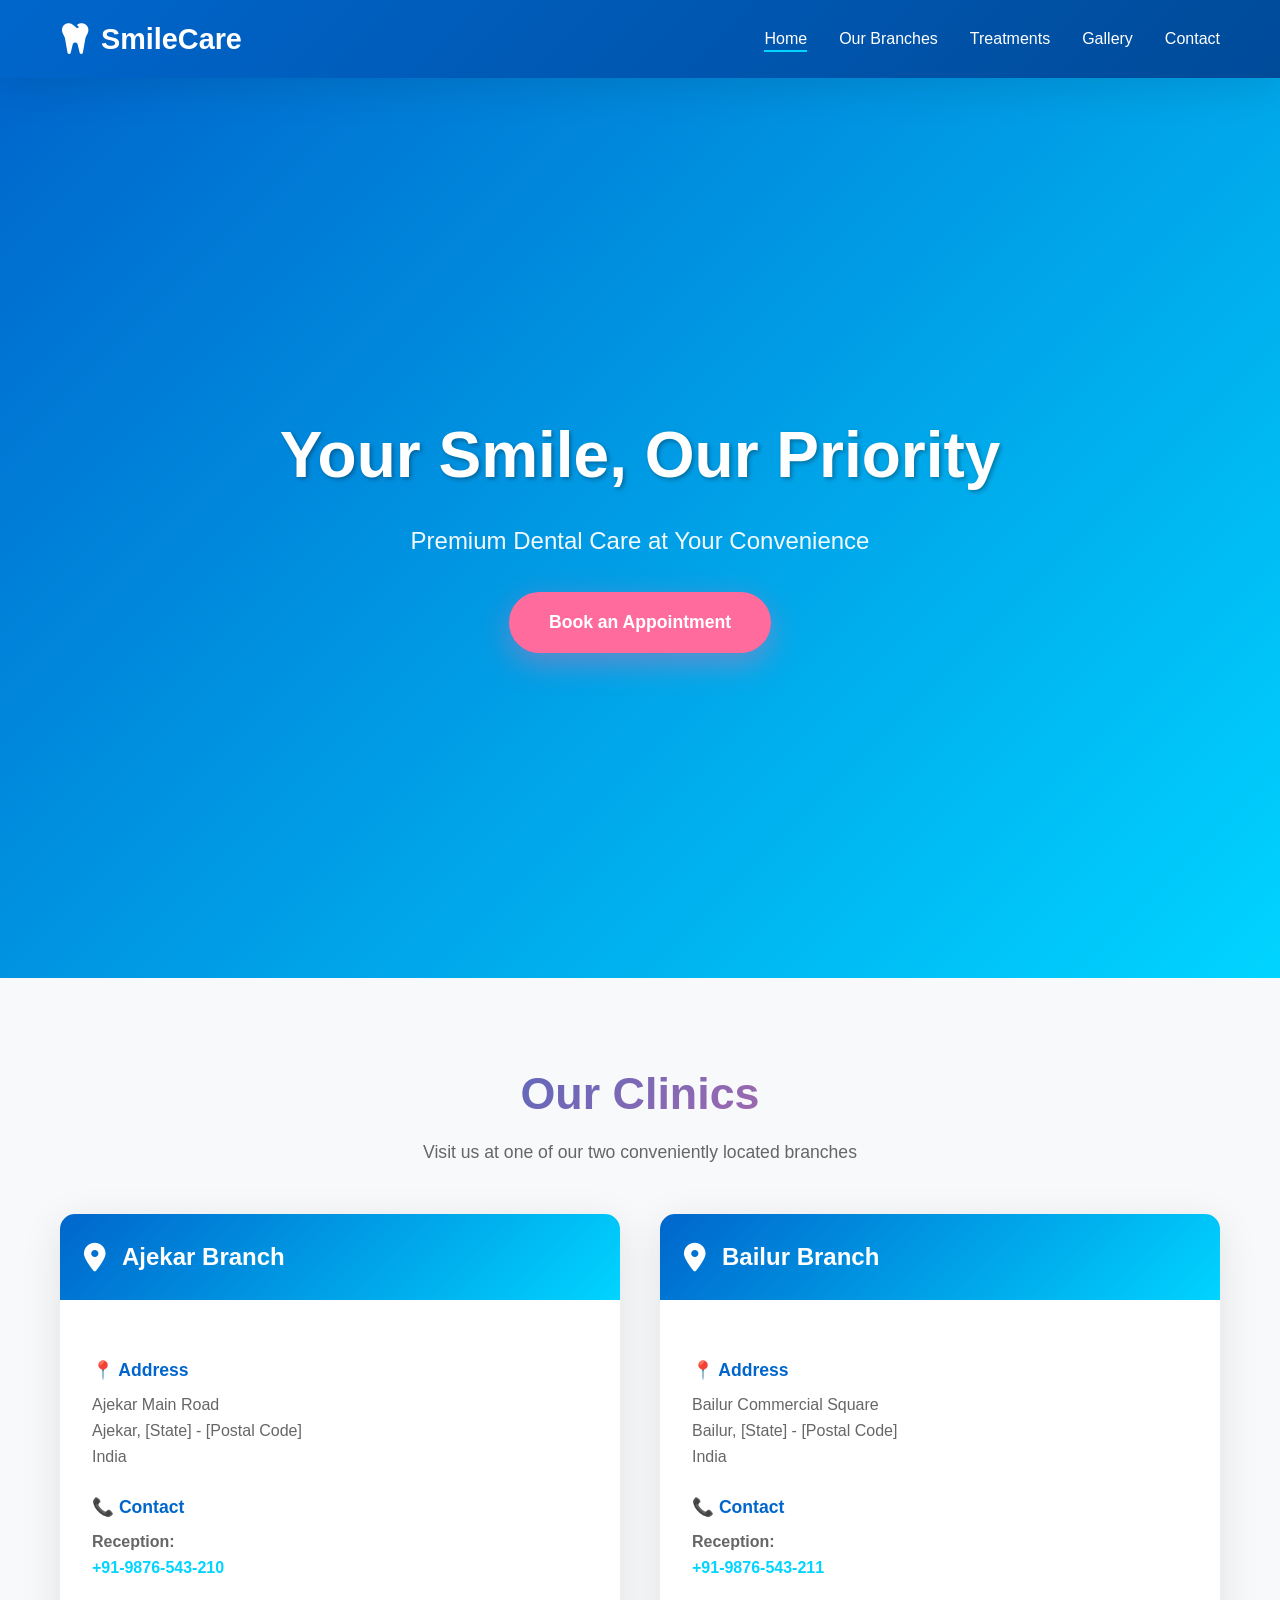
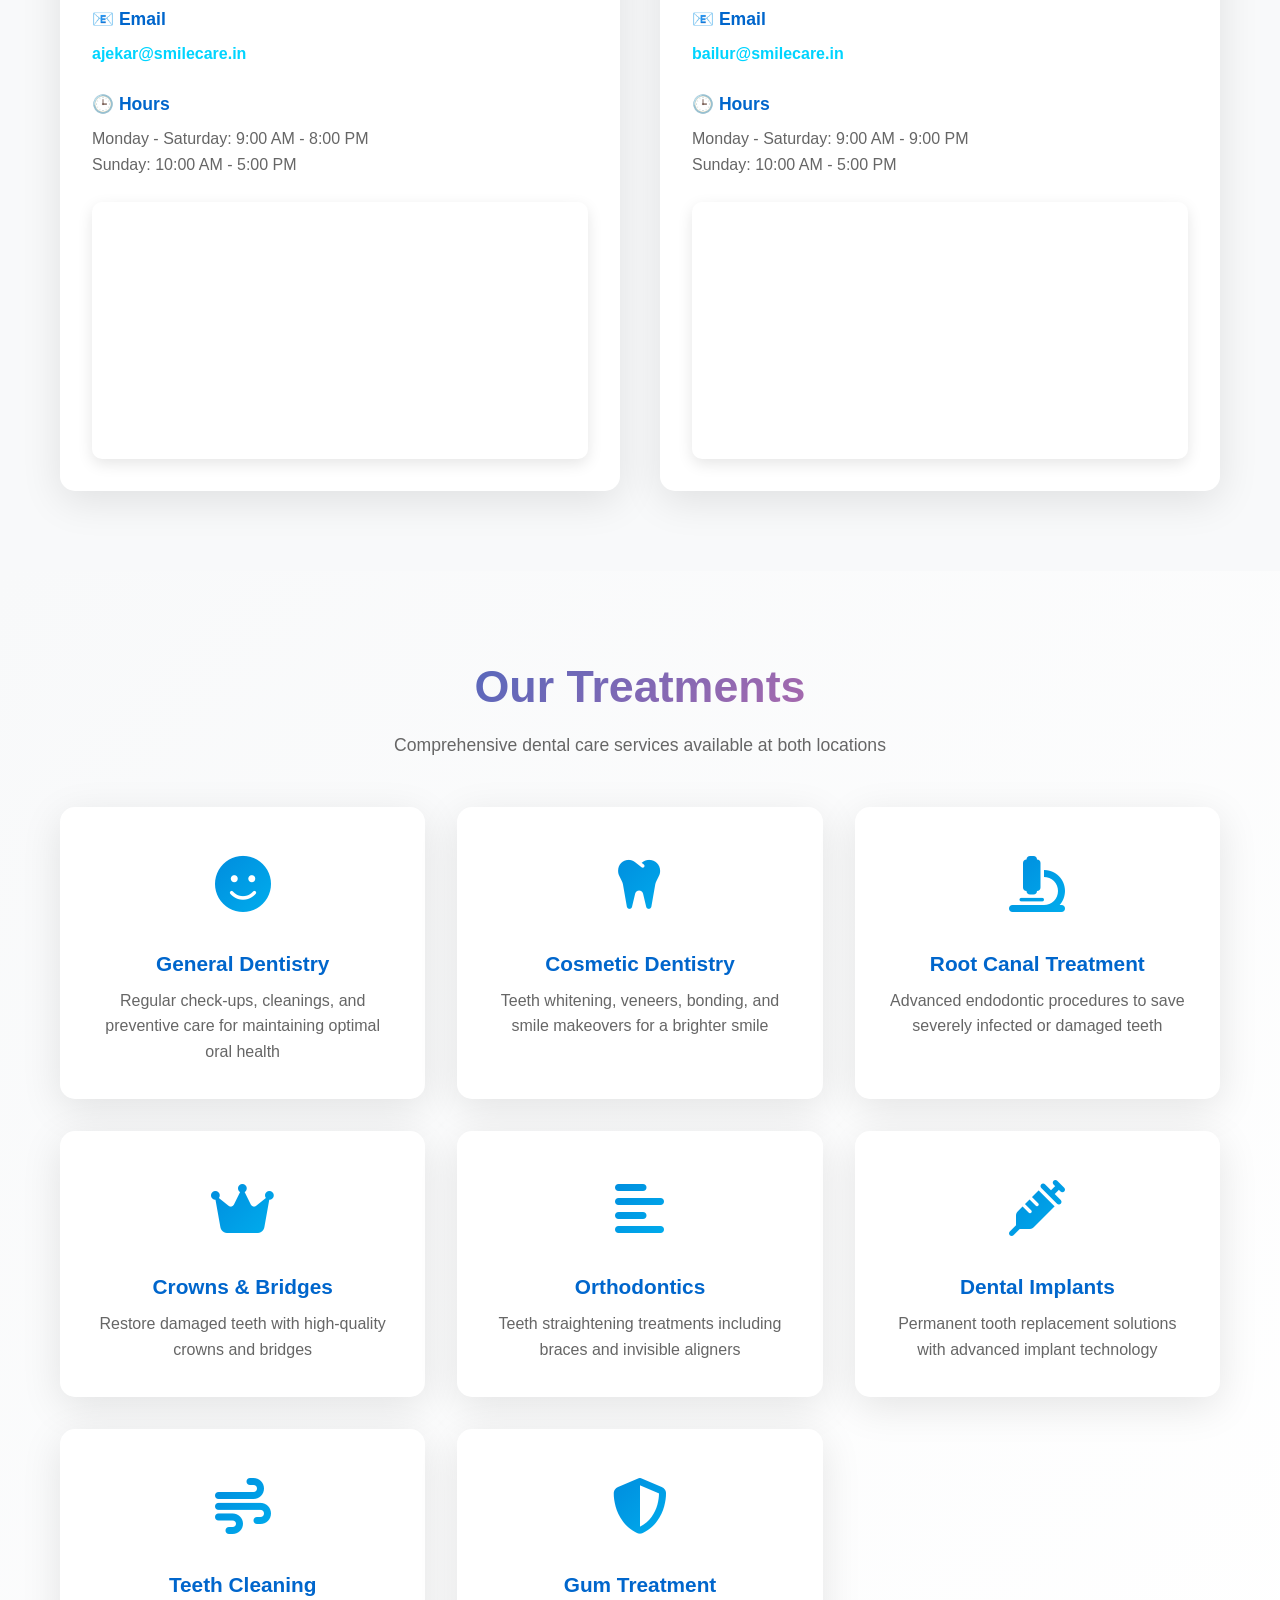
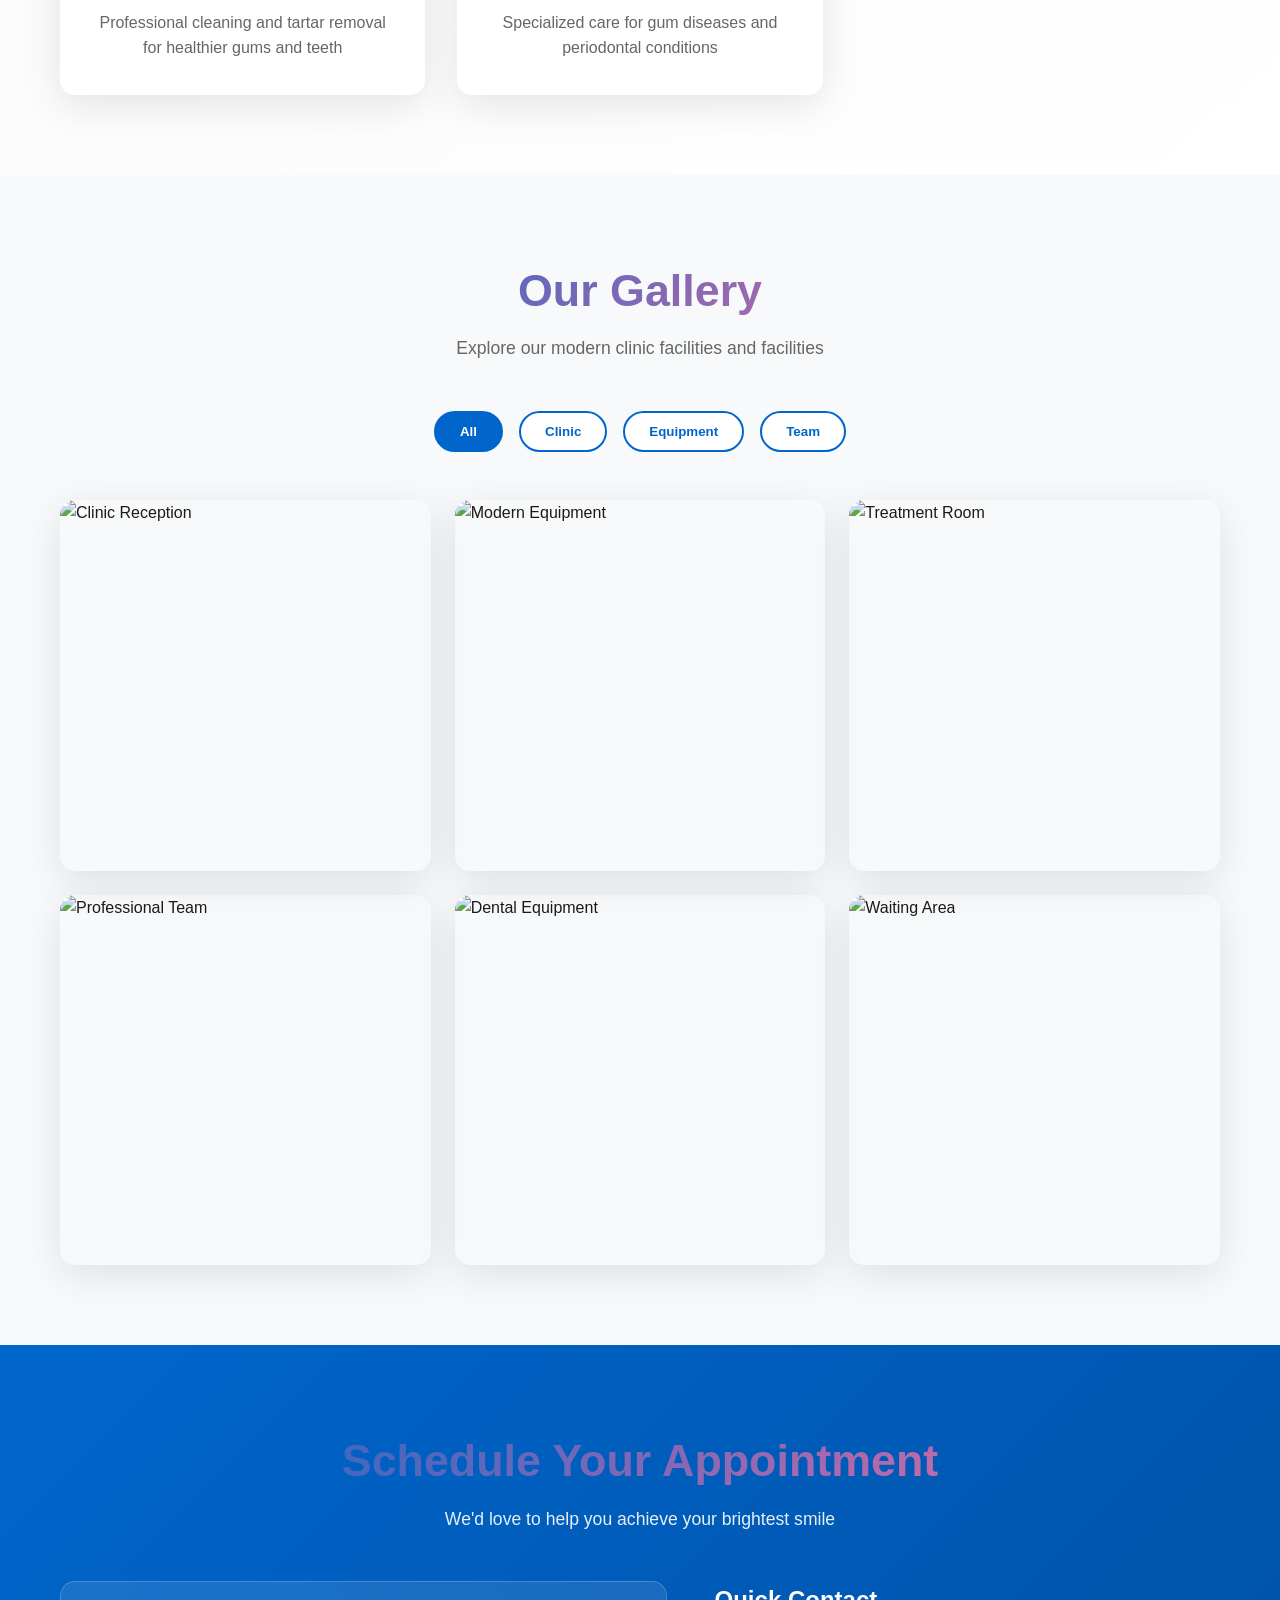
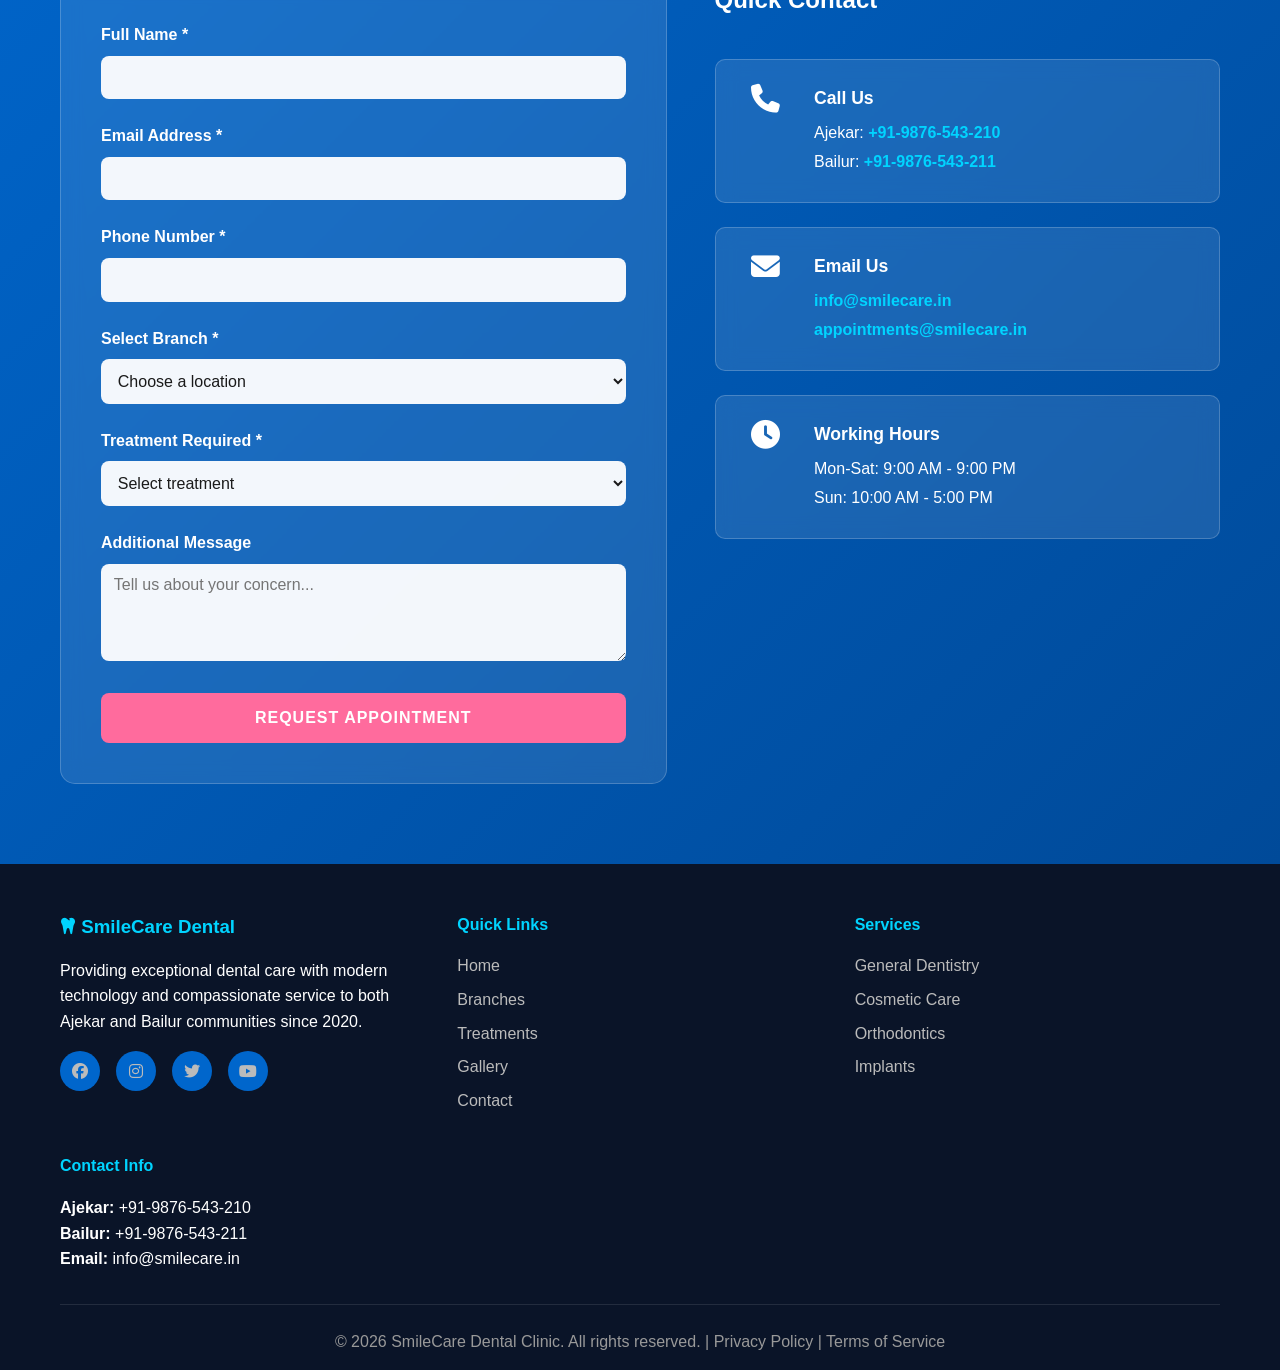
==== index.html @ 4f7fcb62 "Initial commit: Add dental clinic website" ====
<!DOCTYPE html>
<html lang="en">
<head>
    <meta charset="UTF-8">
    <meta name="viewport" content="width=device-width, initial-scale=1.0">
    <title>SmileCare Dental Clinic - Modern Dental Healthcare</title>
    <link rel="stylesheet" href="styles.css">
    <link rel="stylesheet" href="https://cdnjs.cloudflare.com/ajax/libs/font-awesome/6.4.0/css/all.min.css">
</head>
<body>
    <!-- Navigation Bar -->
    <nav class="navbar">
        <div class="container">
            <div class="nav-brand">
                <i class="fas fa-tooth"></i>
                <span>SmileCare</span>
            </div>
            <ul class="nav-menu">
                <li><a href="#home" class="nav-link">Home</a></li>
                <li><a href="#branches" class="nav-link">Our Branches</a></li>
                <li><a href="#treatments" class="nav-link">Treatments</a></li>
                <li><a href="#gallery" class="nav-link">Gallery</a></li>
                <li><a href="#contact" class="nav-link">Contact</a></li>
            </ul>
            <div class="hamburger">
                <span></span>
                <span></span>
                <span></span>
            </div>
        </div>
    </nav>

    <!-- Hero Section -->
    <section id="home" class="hero">
        <div class="hero-content">
            <h1 class="hero-title">Your Smile, Our Priority</h1>
            <p class="hero-subtitle">Premium Dental Care at Your Convenience</p>
            <a href="#contact" class="cta-button">Book an Appointment</a>
        </div>
        <div class="hero-background"></div>
    </section>

    <!-- Branches Section -->
    <section id="branches" class="branches">
        <div class="container">
            <h2 class="section-title">Our Clinics</h2>
            <p class="section-subtitle">Visit us at one of our two conveniently located branches</p>

            <div class="branches-grid">
                <!-- Ajekar Branch -->
                <div class="branch-card">
                    <div class="branch-header">
                        <i class="fas fa-map-marker-alt"></i>
                        <h3>Ajekar Branch</h3>
                    </div>
                    <div class="branch-content">
                        <div class="branch-info">
                            <h4>📍 Address</h4>
                            <p>Ajekar Main Road<br>Ajekar, [State] - [Postal Code]<br>India</p>

                            <h4>📞 Contact</h4>
                            <p class="phone">
                                <strong>Reception:</strong><br>
                                <a href="tel:+919876543210">+91-9876-543-210</a>
                            </p>

                            <h4>📧 Email</h4>
                            <p><a href="mailto:ajekar@smilecare.in">ajekar@smilecare.in</a></p>

                            <h4>🕒 Hours</h4>
                            <p>Monday - Saturday: 9:00 AM - 8:00 PM<br>
                               Sunday: 10:00 AM - 5:00 PM</p>
                        </div>
                        <div class="branch-map">
                            <iframe src="https://www.google.com/maps/embed?pb=!1m18!1m12!1m3!1d3780.289851947614!2d75.3!3d15.4!2m3!1f0!2f0!3f0!3m2!1i1024!2i768!4f13.1!3m3!1m2!1s0x3ba9295c123456!2sAjekar!5e0!3m2!1sen!2sin!4v1234567890" width="100%" height="250" style="border:0;" allowfullscreen="" loading="lazy" referrerpolicy="no-referrer-when-downgrade"></iframe>
                        </div>
                    </div>
                </div>

                <!-- Bailur Branch -->
                <div class="branch-card">
                    <div class="branch-header">
                        <i class="fas fa-map-marker-alt"></i>
                        <h3>Bailur Branch</h3>
                    </div>
                    <div class="branch-content">
                        <div class="branch-info">
                            <h4>📍 Address</h4>
                            <p>Bailur Commercial Square<br>Bailur, [State] - [Postal Code]<br>India</p>

                            <h4>📞 Contact</h4>
                            <p class="phone">
                                <strong>Reception:</strong><br>
                                <a href="tel:+919876543211">+91-9876-543-211</a>
                            </p>

                            <h4>📧 Email</h4>
                            <p><a href="mailto:bailur@smilecare.in">bailur@smilecare.in</a></p>

                            <h4>🕒 Hours</h4>
                            <p>Monday - Saturday: 9:00 AM - 9:00 PM<br>
                               Sunday: 10:00 AM - 5:00 PM</p>
                        </div>
                        <div class="branch-map">
                            <iframe src="https://www.google.com/maps/embed?pb=!1m18!1m12!1m3!1d3780.289851947614!2d75.5!3d15.3!2m3!1f0!2f0!3f0!3m2!1i1024!2i768!4f13.1!3m3!1m2!1s0x3ba9295c654321!2sBailur!5e0!3m2!1sen!2sin!4v1234567890" width="100%" height="250" style="border:0;" allowfullscreen="" loading="lazy" referrerpolicy="no-referrer-when-downgrade"></iframe>
                        </div>
                    </div>
                </div>
            </div>
        </div>
    </section>

    <!-- Treatments Section -->
    <section id="treatments" class="treatments">
        <div class="container">
            <h2 class="section-title">Our Treatments</h2>
            <p class="section-subtitle">Comprehensive dental care services available at both locations</p>

            <div class="treatments-grid">
                <div class="treatment-card">
                    <div class="treatment-icon">
                        <i class="fas fa-smile"></i>
                    </div>
                    <h3>General Dentistry</h3>
                    <p>Regular check-ups, cleanings, and preventive care for maintaining optimal oral health</p>
                </div>

                <div class="treatment-card">
                    <div class="treatment-icon">
                        <i class="fas fa-tooth"></i>
                    </div>
                    <h3>Cosmetic Dentistry</h3>
                    <p>Teeth whitening, veneers, bonding, and smile makeovers for a brighter smile</p>
                </div>

                <div class="treatment-card">
                    <div class="treatment-icon">
                        <i class="fas fa-microscope"></i>
                    </div>
                    <h3>Root Canal Treatment</h3>
                    <p>Advanced endodontic procedures to save severely infected or damaged teeth</p>
                </div>

                <div class="treatment-card">
                    <div class="treatment-icon">
                        <i class="fas fa-crown"></i>
                    </div>
                    <h3>Crowns & Bridges</h3>
                    <p>Restore damaged teeth with high-quality crowns and bridges</p>
                </div>

                <div class="treatment-card">
                    <div class="treatment-icon">
                        <i class="fas fa-align-left"></i>
                    </div>
                    <h3>Orthodontics</h3>
                    <p>Teeth straightening treatments including braces and invisible aligners</p>
                </div>

                <div class="treatment-card">
                    <div class="treatment-icon">
                        <i class="fas fa-syringe"></i>
                    </div>
                    <h3>Dental Implants</h3>
                    <p>Permanent tooth replacement solutions with advanced implant technology</p>
                </div>

                <div class="treatment-card">
                    <div class="treatment-icon">
                        <i class="fas fa-wind"></i>
                    </div>
                    <h3>Teeth Cleaning</h3>
                    <p>Professional cleaning and tartar removal for healthier gums and teeth</p>
                </div>

                <div class="treatment-card">
                    <div class="treatment-icon">
                        <i class="fas fa-shield-alt"></i>
                    </div>
                    <h3>Gum Treatment</h3>
                    <p>Specialized care for gum diseases and periodontal conditions</p>
                </div>
            </div>
        </div>
    </section>

    <!-- Gallery Section -->
    <section id="gallery" class="gallery">
        <div class="container">
            <h2 class="section-title">Our Gallery</h2>
            <p class="section-subtitle">Explore our modern clinic facilities and facilities</p>

            <div class="gallery-tabs">
                <button class="tab-button active" data-filter="all">All</button>
                <button class="tab-button" data-filter="clinic">Clinic</button>
                <button class="tab-button" data-filter="equipment">Equipment</button>
                <button class="tab-button" data-filter="team">Team</button>
            </div>

            <div class="gallery-grid">
                <div class="gallery-item" data-category="clinic">
                    <img src="https://images.unsplash.com/photo-1606768666260-e637b99daf71?w=400&h=300&fit=crop" alt="Clinic Reception">
                    <div class="gallery-overlay">
                        <p>Modern Reception Area</p>
                    </div>
                </div>

                <div class="gallery-item" data-category="equipment">
                    <img src="https://images.unsplash.com/photo-1631217314989-5e6b5d6d02b0?w=400&h=300&fit=crop" alt="Modern Equipment">
                    <div class="gallery-overlay">
                        <p>Advanced Equipment</p>
                    </div>
                </div>

                <div class="gallery-item" data-category="clinic">
                    <img src="https://images.unsplash.com/photo-1606768666260-e637b99daf71?w=400&h=300&fit=crop" alt="Treatment Room">
                    <div class="gallery-overlay">
                        <p>Treatment Room</p>
                    </div>
                </div>

                <div class="gallery-item" data-category="team">
                    <img src="https://images.unsplash.com/photo-1612529423318-4c0416f4e697?w=400&h=300&fit=crop" alt="Professional Team">
                    <div class="gallery-overlay">
                        <p>Our Professional Team</p>
                    </div>
                </div>

                <div class="gallery-item" data-category="equipment">
                    <img src="https://images.unsplash.com/photo-1576091160550-112173f31c77?w=400&h=300&fit=crop" alt="Dental Equipment">
                    <div class="gallery-overlay">
                        <p>State-of-the-art Equipment</p>
                    </div>
                </div>

                <div class="gallery-item" data-category="clinic">
                    <img src="https://images.unsplash.com/photo-1631217314989-5e6b5d6d02b0?w=400&h=300&fit=crop" alt="Waiting Area">
                    <div class="gallery-overlay">
                        <p>Comfortable Waiting Area</p>
                    </div>
                </div>
            </div>
        </div>
    </section>

    <!-- Contact/Appointment Section -->
    <section id="contact" class="contact">
        <div class="container">
            <h2 class="section-title">Schedule Your Appointment</h2>
            <p class="section-subtitle">We'd love to help you achieve your brightest smile</p>

            <div class="appointment-container">
                <form class="appointment-form">
                    <div class="form-group">
                        <label for="name">Full Name *</label>
                        <input type="text" id="name" name="name" required>
                    </div>

                    <div class="form-group">
                        <label for="email">Email Address *</label>
                        <input type="email" id="email" name="email" required>
                    </div>

                    <div class="form-group">
                        <label for="phone">Phone Number *</label>
                        <input type="tel" id="phone" name="phone" required>
                    </div>

                    <div class="form-group">
                        <label for="branch">Select Branch *</label>
                        <select id="branch" name="branch" required>
                            <option value="">Choose a location</option>
                            <option value="ajekar">Ajekar Branch - +91-9876-543-210</option>
                            <option value="bailur">Bailur Branch - +91-9876-543-211</option>
                        </select>
                    </div>

                    <div class="form-group">
                        <label for="treatment">Treatment Required *</label>
                        <select id="treatment" name="treatment" required>
                            <option value="">Select treatment</option>
                            <option value="general">General Checkup</option>
                            <option value="cleaning">Teeth Cleaning</option>
                            <option value="whitening">Teeth Whitening</option>
                            <option value="filling">Filling</option>
                            <option value="root-canal">Root Canal</option>
                            <option value="implant">Implant</option>
                            <option value="braces">Braces/Aligners</option>
                            <option value="other">Other</option>
                        </select>
                    </div>

                    <div class="form-group">
                        <label for="message">Additional Message</label>
                        <textarea id="message" name="message" rows="4" placeholder="Tell us about your concern..."></textarea>
                    </div>

                    <button type="submit" class="submit-button">Request Appointment</button>
                </form>

                <div class="quick-contact">
                    <h3>Quick Contact</h3>
                    <div class="contact-method">
                        <i class="fas fa-phone"></i>
                        <div>
                            <h4>Call Us</h4>
                            <p>Ajekar: <a href="tel:+919876543210">+91-9876-543-210</a></p>
                            <p>Bailur: <a href="tel:+919876543211">+91-9876-543-211</a></p>
                        </div>
                    </div>

                    <div class="contact-method">
                        <i class="fas fa-envelope"></i>
                        <div>
                            <h4>Email Us</h4>
                            <p><a href="mailto:info@smilecare.in">info@smilecare.in</a></p>
                            <p><a href="mailto:appointments@smilecare.in">appointments@smilecare.in</a></p>
                        </div>
                    </div>

                    <div class="contact-method">
                        <i class="fas fa-clock"></i>
                        <div>
                            <h4>Working Hours</h4>
                            <p>Mon-Sat: 9:00 AM - 9:00 PM</p>
                            <p>Sun: 10:00 AM - 5:00 PM</p>
                        </div>
                    </div>
                </div>
            </div>
        </div>
    </section>

    <!-- Footer -->
    <footer class="footer">
        <div class="container">
            <div class="footer-content">
                <div class="footer-section">
                    <h3><i class="fas fa-tooth"></i> SmileCare Dental</h3>
                    <p>Providing exceptional dental care with modern technology and compassionate service to both Ajekar and Bailur communities since 2020.</p>
                    <div class="social-links">
                        <a href="#" class="social-link"><i class="fab fa-facebook"></i></a>
                        <a href="#" class="social-link"><i class="fab fa-instagram"></i></a>
                        <a href="#" class="social-link"><i class="fab fa-twitter"></i></a>
                        <a href="#" class="social-link"><i class="fab fa-youtube"></i></a>
                    </div>
                </div>

                <div class="footer-section">
                    <h4>Quick Links</h4>
                    <ul>
                        <li><a href="#home">Home</a></li>
                        <li><a href="#branches">Branches</a></li>
                        <li><a href="#treatments">Treatments</a></li>
                        <li><a href="#gallery">Gallery</a></li>
                        <li><a href="#contact">Contact</a></li>
                    </ul>
                </div>

                <div class="footer-section">
                    <h4>Services</h4>
                    <ul>
                        <li><a href="#">General Dentistry</a></li>
                        <li><a href="#">Cosmetic Care</a></li>
                        <li><a href="#">Orthodontics</a></li>
                        <li><a href="#">Implants</a></li>
                    </ul>
                </div>

                <div class="footer-section">
                    <h4>Contact Info</h4>
                    <p><strong>Ajekar:</strong> +91-9876-543-210</p>
                    <p><strong>Bailur:</strong> +91-9876-543-211</p>
                    <p><strong>Email:</strong> info@smilecare.in</p>
                </div>
            </div>

            <div class="footer-bottom">
                <p>&copy; 2026 SmileCare Dental Clinic. All rights reserved. | <a href="#">Privacy Policy</a> | <a href="#">Terms of Service</a></p>
            </div>
        </div>
    </footer>

    <script src="script.js"></script>
</body>
</html>
---- styles.css ----
* {
    margin: 0;
    padding: 0;
    box-sizing: border-box;
}

:root {
    --primary-color: #0066cc;
    --secondary-color: #00d4ff;
    --accent-color: #ff6b9d;
    --dark-bg: #0a1428;
    --light-bg: #f8f9fa;
    --text-dark: #1a1a1a;
    --text-light: #666;
    --border-radius: 15px;
    --box-shadow: 0 10px 40px rgba(0, 0, 0, 0.1);
    --transition: all 0.3s ease;
}

html {
    scroll-behavior: smooth;
}

body {
    font-family: 'Segoe UI', Tahoma, Geneva, Verdana, sans-serif;
    color: var(--text-dark);
    background-color: #fff;
    line-height: 1.6;
}

.container {
    max-width: 1200px;
    margin: 0 auto;
    padding: 0 20px;
}

/* ========== NAVIGATION ========== */
.navbar {
    position: sticky;
    top: 0;
    background: linear-gradient(135deg, var(--primary-color) 0%, #004a99 100%);
    box-shadow: var(--box-shadow);
    z-index: 1000;
}

.navbar .container {
    display: flex;
    justify-content: space-between;
    align-items: center;
    padding: 1rem 20px;
}

.nav-brand {
    display: flex;
    align-items: center;
    gap: 10px;
    font-size: 1.8rem;
    font-weight: bold;
    color: white;
}

.nav-brand i {
    font-size: 2.2rem;
    animation: pulse 2s infinite;
}

@keyframes pulse {
    0%, 100% { transform: scale(1); }
    50% { transform: scale(1.1); }
}

.nav-menu {
    display: flex;
    list-style: none;
    gap: 2rem;
}

.nav-link {
    color: white;
    text-decoration: none;
    font-weight: 500;
    position: relative;
    transition: var(--transition);
}

.nav-link:hover {
    color: var(--secondary-color);
}

.nav-link::after {
    content: '';
    position: absolute;
    width: 0;
    height: 2px;
    bottom: -5px;
    left: 0;
    background-color: var(--secondary-color);
    transition: width 0.3s ease;
}

.nav-link:hover::after {
    width: 100%;
}

.hamburger {
    display: none;
    flex-direction: column;
    cursor: pointer;
}

.hamburger span {
    width: 25px;
    height: 3px;
    background-color: white;
    margin: 5px 0;
    transition: var(--transition);
}

/* ========== HERO SECTION ========== */
.hero {
    height: 100vh;
    display: flex;
    align-items: center;
    justify-content: center;
    position: relative;
    overflow: hidden;
}

.hero-background {
    position: absolute;
    width: 100%;
    height: 100%;
    background: linear-gradient(135deg, var(--primary-color) 0%, var(--secondary-color) 100%);
    z-index: -1;
    animation: gradientShift 8s ease infinite;
}

@keyframes gradientShift {
    0%, 100% { filter: hue-rotate(0deg); }
    50% { filter: hue-rotate(10deg); }
}

.hero-content {
    text-align: center;
    color: white;
    z-index: 1;
    animation: slideUp 0.8s ease;
}

@keyframes slideUp {
    from {
        opacity: 0;
        transform: translateY(50px);
    }
    to {
        opacity: 1;
        transform: translateY(0);
    }
}

.hero-title {
    font-size: 4rem;
    margin-bottom: 1rem;
    animation: bounceIn 1s ease;
    font-weight: 800;
    text-shadow: 2px 2px 4px rgba(0, 0, 0, 0.3);
}

.hero-subtitle {
    font-size: 1.5rem;
    margin-bottom: 2rem;
    opacity: 0.95;
    font-weight: 300;
}

.cta-button {
    display: inline-block;
    padding: 1rem 2.5rem;
    background-color: var(--accent-color);
    color: white;
    text-decoration: none;
    border-radius: 50px;
    font-weight: 600;
    transition: var(--transition);
    box-shadow: 0 10px 30px rgba(255, 107, 157, 0.4);
    border: none;
    cursor: pointer;
    font-size: 1.1rem;
}

.cta-button:hover {
    transform: translateY(-3px);
    box-shadow: 0 15px 40px rgba(255, 107, 157, 0.6);
}

/* ========== SECTIONS COMMON ========== */
section {
    padding: 5rem 0;
}

.section-title {
    font-size: 2.8rem;
    text-align: center;
    margin-bottom: 0.5rem;
    background: linear-gradient(135deg, var(--primary-color), var(--accent-color));
    -webkit-background-clip: text;
    -webkit-text-fill-color: transparent;
    background-clip: text;
    font-weight: 800;
}

.section-subtitle {
    text-align: center;
    color: var(--text-light);
    font-size: 1.1rem;
    margin-bottom: 3rem;
}

/* ========== BRANCHES SECTION ========== */
.branches {
    background-color: var(--light-bg);
}

.branches-grid {
    display: grid;
    grid-template-columns: repeat(auto-fit, minmax(500px, 1fr));
    gap: 2.5rem;
    margin-top: 3rem;
}

.branch-card {
    background: white;
    border-radius: var(--border-radius);
    overflow: hidden;
    box-shadow: var(--box-shadow);
    transition: var(--transition);
    transform: translateY(0);
}

.branch-card:hover {
    transform: translateY(-10px);
    box-shadow: 0 20px 50px rgba(0, 0, 0, 0.15);
}

.branch-header {
    background: linear-gradient(135deg, var(--primary-color), var(--secondary-color));
    color: white;
    padding: 1.5rem;
    display: flex;
    align-items: center;
    gap: 1rem;
}

.branch-header i {
    font-size: 1.8rem;
}

.branch-header h3 {
    font-size: 1.5rem;
    margin: 0;
}

.branch-content {
    padding: 2rem;
}

.branch-info h4 {
    color: var(--primary-color);
    margin: 1.5rem 0 0.5rem 0;
    font-size: 1.1rem;
}

.branch-info p {
    color: var(--text-light);
    margin-bottom: 0.5rem;
}

.branch-info a {
    color: var(--secondary-color);
    text-decoration: none;
    font-weight: 600;
    transition: color 0.3s ease;
}

.branch-info a:hover {
    color: var(--accent-color);
}

.branch-map {
    margin-top: 1.5rem;
    border-radius: 10px;
    overflow: hidden;
    box-shadow: 0 5px 15px rgba(0, 0, 0, 0.1);
}

/* ========== TREATMENTS SECTION ========== */
.treatments {
    background: linear-gradient(135deg, #f8f9fa 0%, #ffffff 100%);
}

.treatments-grid {
    display: grid;
    grid-template-columns: repeat(auto-fit, minmax(280px, 1fr));
    gap: 2rem;
}

.treatment-card {
    background: white;
    padding: 2rem;
    border-radius: var(--border-radius);
    text-align: center;
    box-shadow: var(--box-shadow);
    transition: var(--transition);
    cursor: pointer;
    border: 2px solid transparent;
}

.treatment-card:hover {
    transform: translateY(-8px);
    box-shadow: 0 20px 45px rgba(0, 102, 204, 0.2);
    border-color: var(--primary-color);
}

.treatment-icon {
    font-size: 3.5rem;
    background: linear-gradient(135deg, var(--primary-color), var(--secondary-color));
    -webkit-background-clip: text;
    -webkit-text-fill-color: transparent;
    background-clip: text;
    margin-bottom: 1rem;
}

.treatment-card h3 {
    color: var(--primary-color);
    margin-bottom: 0.5rem;
    font-size: 1.3rem;
}

.treatment-card p {
    color: var(--text-light);
    line-height: 1.6;
}

/* ========== GALLERY SECTION ========== */
.gallery {
    background-color: var(--light-bg);
}

.gallery-tabs {
    display: flex;
    justify-content: center;
    gap: 1rem;
    margin-bottom: 3rem;
    flex-wrap: wrap;
}

.tab-button {
    padding: 0.7rem 1.5rem;
    border: 2px solid var(--primary-color);
    background-color: white;
    color: var(--primary-color);
    border-radius: 25px;
    cursor: pointer;
    font-weight: 600;
    transition: var(--transition);
}

.tab-button.active,
.tab-button:hover {
    background-color: var(--primary-color);
    color: white;
}

.gallery-grid {
    display: grid;
    grid-template-columns: repeat(auto-fit, minmax(280px, 1fr));
    gap: 1.5rem;
}

.gallery-item {
    position: relative;
    border-radius: var(--border-radius);
    overflow: hidden;
    background-size: cover;
    background-position: center;
    box-shadow: var(--box-shadow);
    cursor: pointer;
    transition: var(--transition);
    aspect-ratio: 1;
}

.gallery-item img {
    width: 100%;
    height: 100%;
    object-fit: cover;
    transition: var(--transition);
}

.gallery-item:hover img {
    transform: scale(1.1);
}

.gallery-overlay {
    position: absolute;
    top: 0;
    left: 0;
    width: 100%;
    height: 100%;
    background: rgba(0, 102, 204, 0.8);
    display: flex;
    align-items: center;
    justify-content: center;
    opacity: 0;
    transition: var(--transition);
}

.gallery-item:hover .gallery-overlay {
    opacity: 1;
}

.gallery-overlay p {
    color: white;
    font-size: 1.3rem;
    font-weight: 600;
}

/* ========== CONTACT SECTION ========== */
.contact {
    background: linear-gradient(135deg, var(--primary-color) 0%, #004a99 100%);
    color: white;
}

.contact .section-title,
.contact .section-subtitle {
    color: white;
}

.contact .section-subtitle {
    color: rgba(255, 255, 255, 0.9);
}

.appointment-container {
    display: grid;
    grid-template-columns: 1.2fr 1fr;
    gap: 3rem;
    margin-top: 3rem;
}

.appointment-form {
    background: rgba(255, 255, 255, 0.1);
    padding: 2.5rem;
    border-radius: var(--border-radius);
    backdrop-filter: blur(10px);
    border: 1px solid rgba(255, 255, 255, 0.2);
}

.form-group {
    margin-bottom: 1.5rem;
}

.form-group label {
    display: block;
    margin-bottom: 0.5rem;
    font-weight: 600;
}

.form-group input,
.form-group select,
.form-group textarea {
    width: 100%;
    padding: 0.8rem;
    border: none;
    border-radius: 8px;
    font-family: inherit;
    font-size: 1rem;
    background-color: rgba(255, 255, 255, 0.95);
    color: var(--text-dark);
    transition: var(--transition);
}

.form-group input:focus,
.form-group select:focus,
.form-group textarea:focus {
    outline: none;
    background-color: white;
    box-shadow: 0 0 0 3px rgba(255, 107, 157, 0.3);
}

.submit-button {
    width: 100%;
    padding: 1rem;
    background-color: var(--accent-color);
    color: white;
    border: none;
    border-radius: 8px;
    font-weight: 600;
    font-size: 1rem;
    cursor: pointer;
    transition: var(--transition);
    text-transform: uppercase;
    letter-spacing: 1px;
}

.submit-button:hover {
    transform: translateY(-2px);
    box-shadow: 0 10px 25px rgba(255, 107, 157, 0.4);
}

.quick-contact {
    display: flex;
    flex-direction: column;
    gap: 1.5rem;
}

.quick-contact h3 {
    font-size: 1.5rem;
    margin-bottom: 1rem;
}

.contact-method {
    display: flex;
    gap: 1.5rem;
    background: rgba(255, 255, 255, 0.1);
    padding: 1.5rem;
    border-radius: 10px;
    backdrop-filter: blur(10px);
    border: 1px solid rgba(255, 255, 255, 0.2);
}

.contact-method i {
    font-size: 1.8rem;
    min-width: 50px;
    text-align: center;
}

.contact-method h4 {
    margin: 0 0 0.5rem 0;
    font-size: 1.1rem;
}

.contact-method p {
    margin: 0.2rem 0;
}

.contact-method a {
    color: var(--secondary-color);
    text-decoration: none;
    font-weight: 600;
    transition: color 0.3s ease;
}

.contact-method a:hover {
    color: white;
}

/* ========== FOOTER ========== */
.footer {
    background-color: var(--dark-bg);
    color: white;
    padding: 3rem 0 1rem;
}

.footer-content {
    display: grid;
    grid-template-columns: repeat(auto-fit, minmax(280px, 1fr));
    gap: 2rem;
    margin-bottom: 2rem;
}

.footer-section h3,
.footer-section h4 {
    margin-bottom: 1rem;
    color: var(--secondary-color);
}

.footer-section ul {
    list-style: none;
}

.footer-section ul li {
    margin-bottom: 0.5rem;
}

.footer-section a {
    color: #bbb;
    text-decoration: none;
    transition: color 0.3s ease;
}

.footer-section a:hover {
    color: var(--secondary-color);
}

.social-links {
    display: flex;
    gap: 1rem;
    margin-top: 1rem;
}

.social-link {
    width: 40px;
    height: 40px;
    background-color: var(--primary-color);
    border-radius: 50%;
    display: flex;
    align-items: center;
    justify-content: center;
    color: white;
    transition: var(--transition);
}

.social-link:hover {
    background-color: var(--accent-color);
    transform: translateY(-3px);
}

.footer-bottom {
    border-top: 1px solid rgba(255, 255, 255, 0.1);
    padding-top: 1.5rem;
    text-align: center;
    color: #999;
}

/* ========== RESPONSIVE DESIGN ========== */
@media (max-width: 768px) {
    .hamburger {
        display: flex;
    }

    .nav-menu {
        display: none;
        position: absolute;
        top: 70px;
        left: 0;
        width: 100%;
        flex-direction: column;
        background-color: var(--primary-color);
        padding: 2rem;
        gap: 1rem;
    }

    .nav-menu.active {
        display: flex;
    }

    .hero-title {
        font-size: 2.5rem;
    }

    .hero-subtitle {
        font-size: 1.1rem;
    }

    .section-title {
        font-size: 2rem;
    }

    .branches-grid {
        grid-template-columns: 1fr;
    }

    .appointment-container {
        grid-template-columns: 1fr;
    }

    .hero {
        height: 70vh;
    }

    section {
        padding: 3rem 0;
    }
}

@media (max-width: 480px) {
    .hero-title {
        font-size: 2rem;
    }

    .hero-subtitle {
        font-size: 1rem;
    }

    .section-title {
        font-size: 1.5rem;
    }

    .nav-menu {
        top: 60px;
    }

    .treatments-grid,
    .gallery-grid {
        grid-template-columns: 1fr;
    }

    .gallery-tabs {
        gap: 0.5rem;
    }

    .tab-button {
        padding: 0.5rem 1rem;
        font-size: 0.9rem;
    }
}

/* ========== ANIMATIONS ========== */
@keyframes bounceIn {
    0%, 100% { transform: scale(0.8); opacity: 0; }
    50% { transform: scale(1.05); }
    100% { transform: scale(1); opacity: 1; }
}

@keyframes fadeIn {
    from { opacity: 0; }
    to { opacity: 1; }
}

@keyframes slideInLeft {
    from {
        opacity: 0;
        transform: translateX(-50px);
    }
    to {
        opacity: 1;
        transform: translateX(0);
    }
}

/* Scrolling animation */
.fade-in-scroll {
    opacity: 0;
    animation: fadeIn 0.8s ease forwards;
}
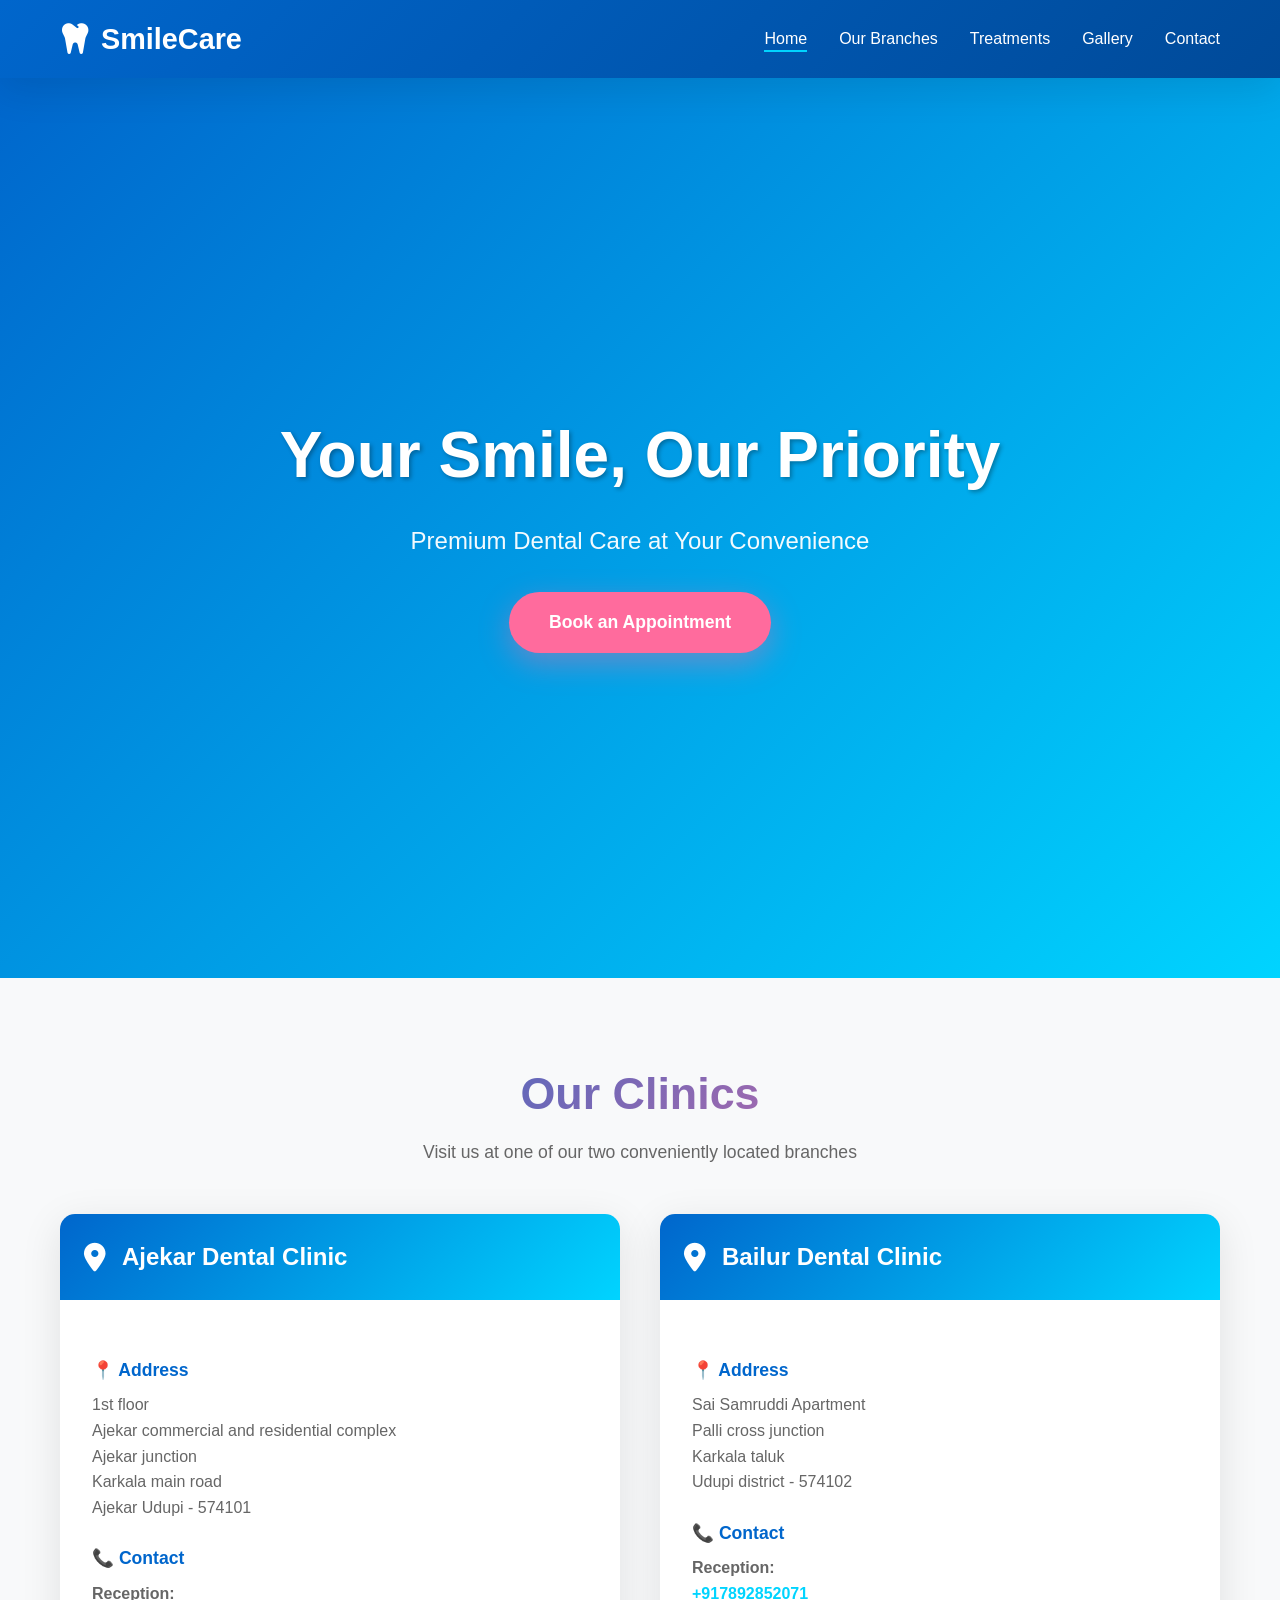
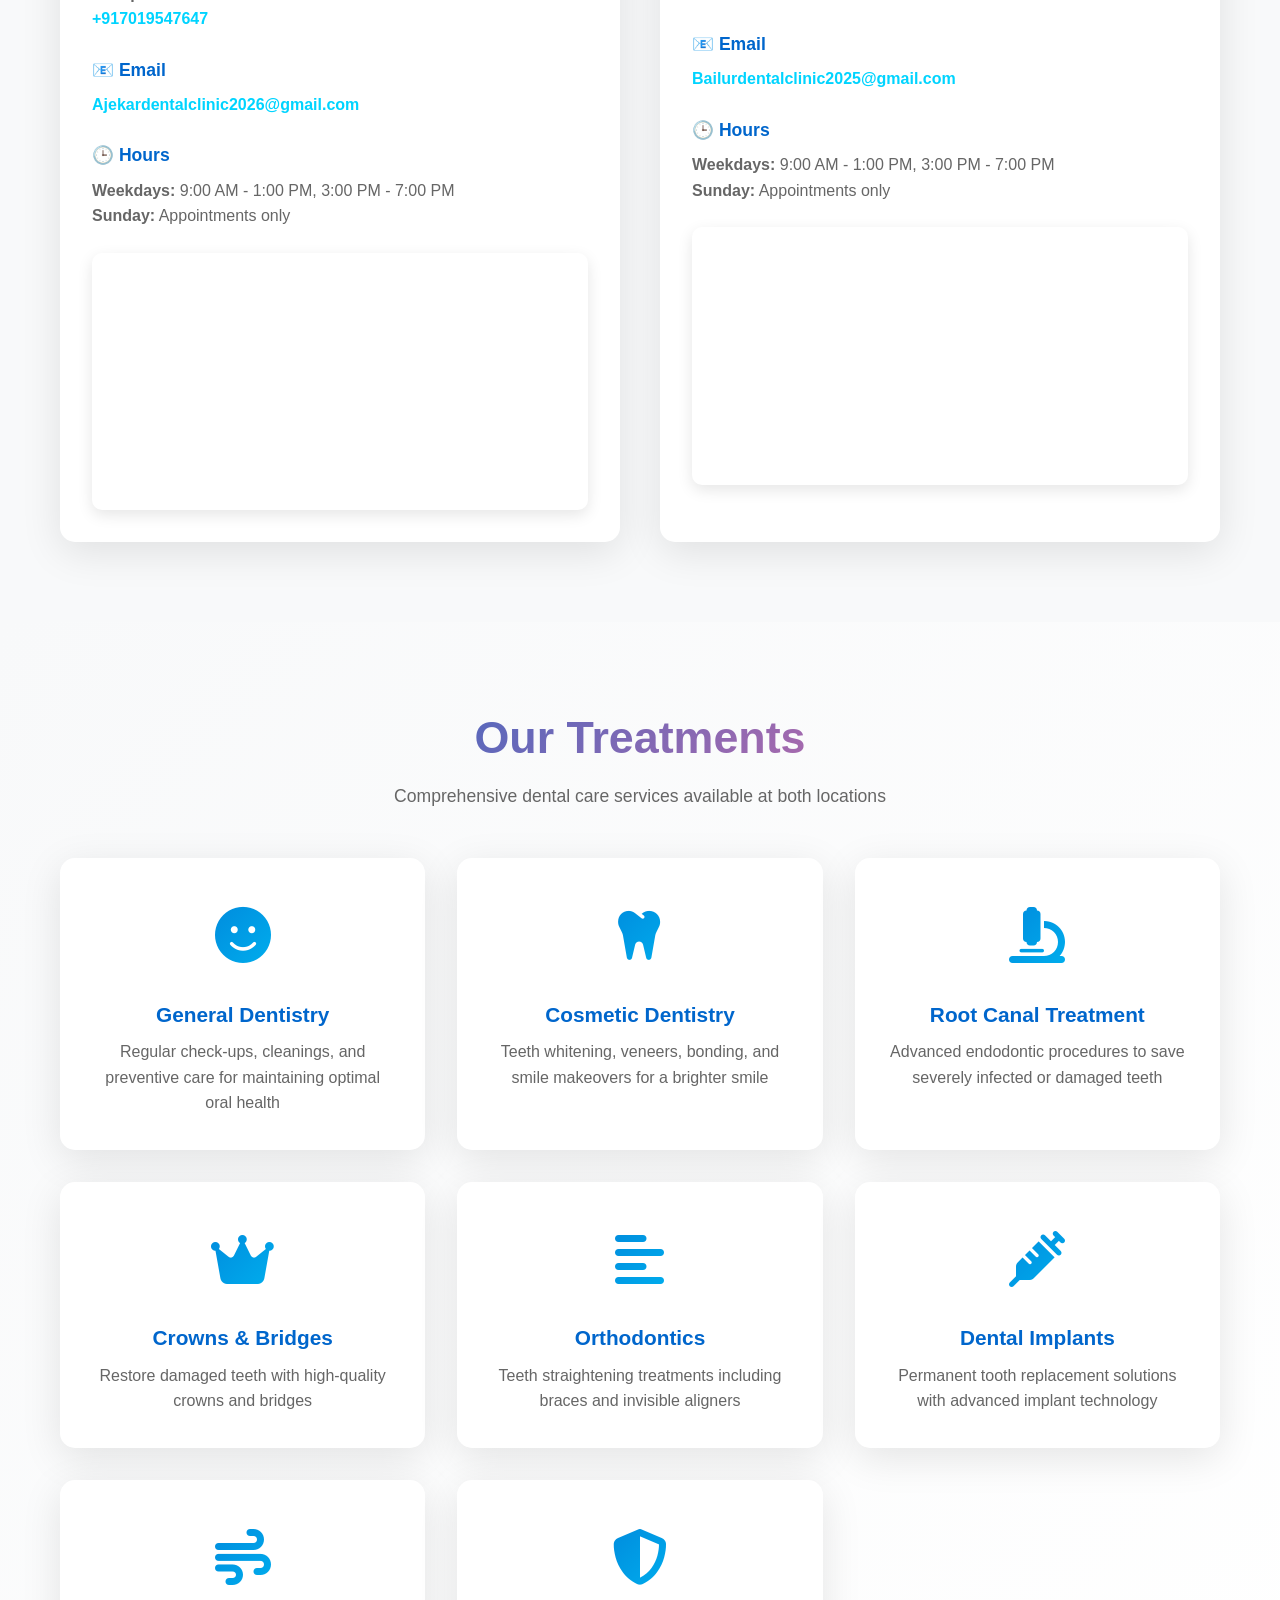
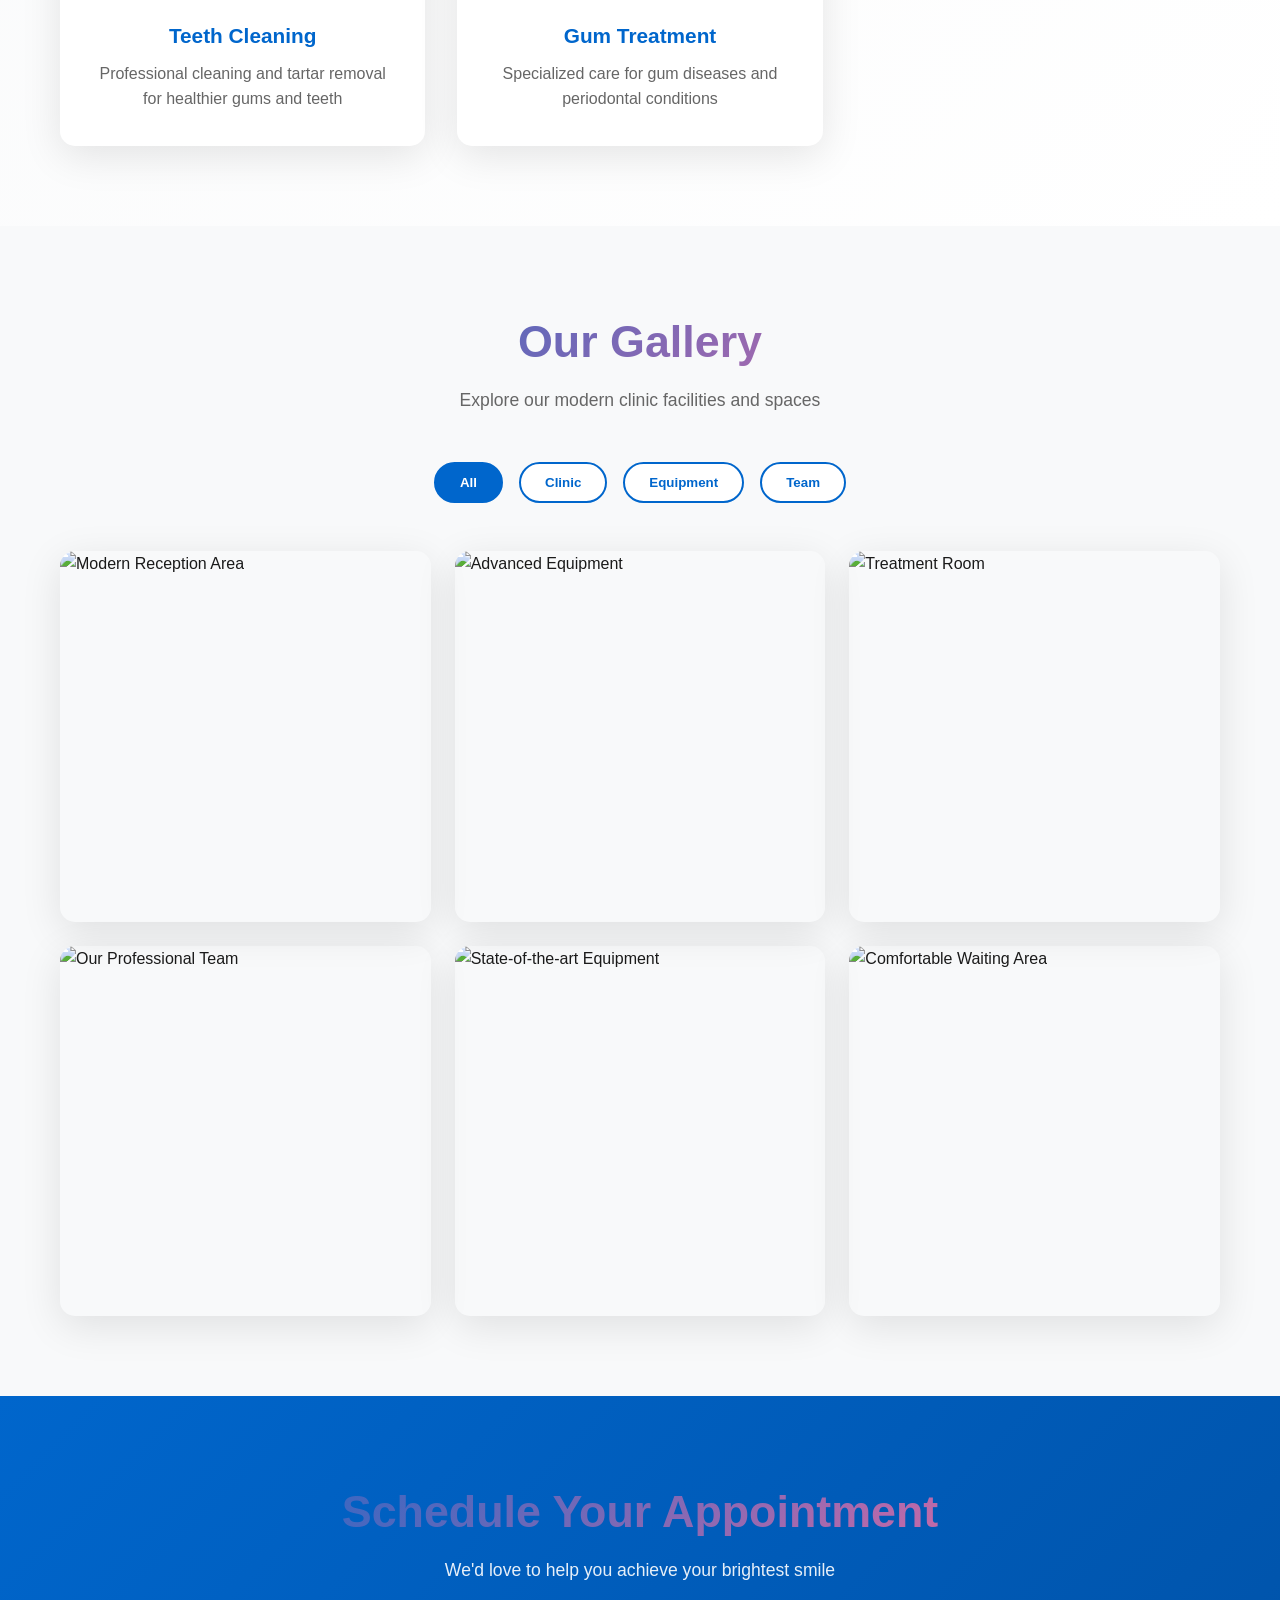
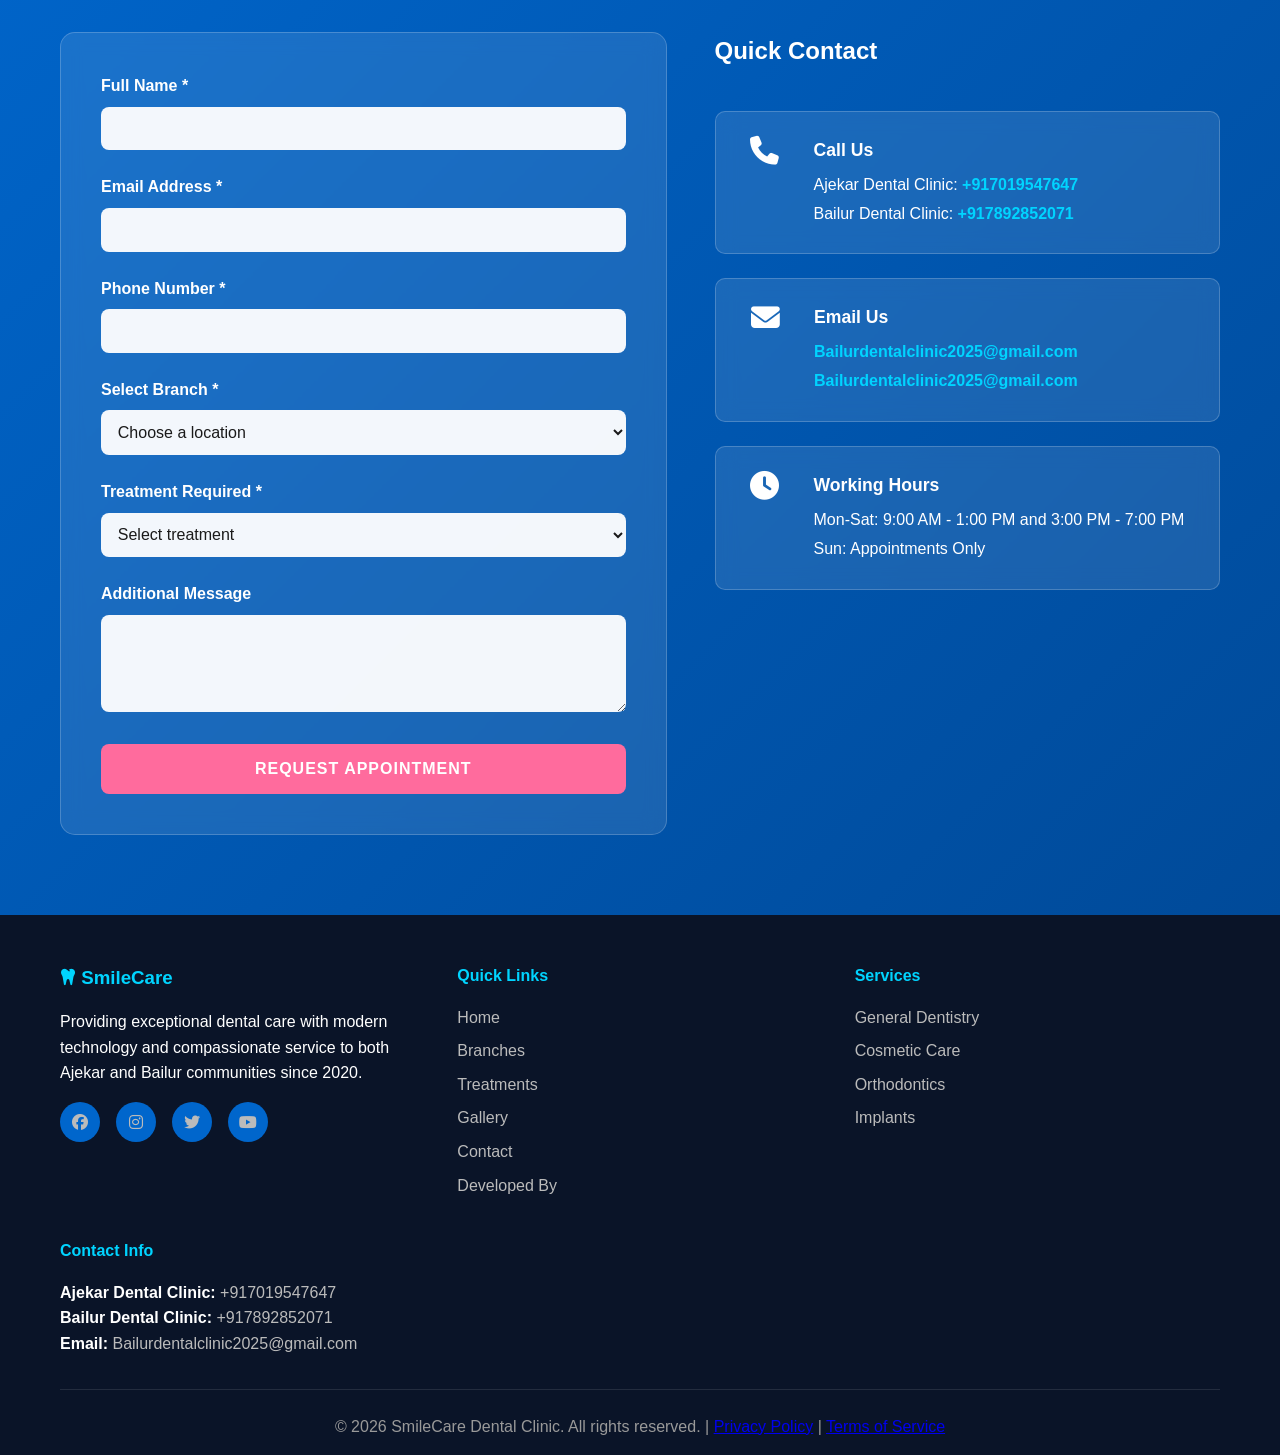
==== commit e6978f7c: "Code optimization" ====
--- a/index.html
+++ b/index.html
@@ -3,7 +3,7 @@
 <head>
     <meta charset="UTF-8">
     <meta name="viewport" content="width=device-width, initial-scale=1.0">
-    <title>SmileCare Dental Clinic - Modern Dental Healthcare</title>
+    <title id="pageTitle"></title>
     <link rel="stylesheet" href="styles.css">
     <link rel="stylesheet" href="https://cdnjs.cloudflare.com/ajax/libs/font-awesome/6.4.0/css/all.min.css">
 </head>
@@ -13,7 +13,7 @@
         <div class="container">
             <div class="nav-brand">
                 <i class="fas fa-tooth"></i>
-                <span>SmileCare</span>
+                <span id="navBrand"></span>
             </div>
             <ul class="nav-menu">
                 <li><a href="#home" class="nav-link">Home</a></li>
@@ -33,8 +33,8 @@
     <!-- Hero Section -->
     <section id="home" class="hero">
         <div class="hero-content">
-            <h1 class="hero-title">Your Smile, Our Priority</h1>
-            <p class="hero-subtitle">Premium Dental Care at Your Convenience</p>
+            <h1 class="hero-title" id="heroTitle"></h1>
+            <p class="hero-subtitle" id="heroSubtitle"></p>
             <a href="#contact" class="cta-button">Book an Appointment</a>
         </div>
         <div class="hero-background"></div>
@@ -43,66 +43,64 @@
     <!-- Branches Section -->
     <section id="branches" class="branches">
         <div class="container">
-            <h2 class="section-title">Our Clinics</h2>
-            <p class="section-subtitle">Visit us at one of our two conveniently located branches</p>
+            <h2 class="section-title" id="branchesTitle"></h2>
+            <p class="section-subtitle" id="branchesSubtitle"></p>
 
             <div class="branches-grid">
                 <!-- Ajekar Branch -->
-                <div class="branch-card">
+                <div class="branch-card" id="ajekarBranch">
                     <div class="branch-header">
                         <i class="fas fa-map-marker-alt"></i>
-                        <h3>Ajekar Branch</h3>
+                        <h3 id="ajekarName"></h3>
                     </div>
                     <div class="branch-content">
                         <div class="branch-info">
                             <h4>📍 Address</h4>
-                            <p>Ajekar Main Road<br>Ajekar, [State] - [Postal Code]<br>India</p>
+                            <p id="ajekarAddress"></p>
 
                             <h4>📞 Contact</h4>
                             <p class="phone">
                                 <strong>Reception:</strong><br>
-                                <a href="tel:+919876543210">+91-9876-543-210</a>
+                                <a href="tel:+917019547647" id="ajekarPhone"></a>
                             </p>
 
                             <h4>📧 Email</h4>
-                            <p><a href="mailto:ajekar@smilecare.in">ajekar@smilecare.in</a></p>
+                            <p><a href="mailto:Ajekardentalclinic2026@gmail.com" id="ajekarEmail"></a></p>
 
                             <h4>🕒 Hours</h4>
-                            <p>Monday - Saturday: 9:00 AM - 8:00 PM<br>
-                               Sunday: 10:00 AM - 5:00 PM</p>
+                            <p id="ajekarHours"></p>
                         </div>
                         <div class="branch-map">
-                            <iframe src="https://www.google.com/maps/embed?pb=!1m18!1m12!1m3!1d3780.289851947614!2d75.3!3d15.4!2m3!1f0!2f0!3f0!3m2!1i1024!2i768!4f13.1!3m3!1m2!1s0x3ba9295c123456!2sAjekar!5e0!3m2!1sen!2sin!4v1234567890" width="100%" height="250" style="border:0;" allowfullscreen="" loading="lazy" referrerpolicy="no-referrer-when-downgrade"></iframe>
+                            <iframe id="ajekarMap" src="" width="100%" height="250" style="border:0;" allowfullscreen="" loading="lazy" referrerpolicy="no-referrer-when-downgrade"></iframe>
                         </div>
                     </div>
                 </div>
 
                 <!-- Bailur Branch -->
-                <div class="branch-card">
+                <div class="branch-card" id="bailurBranch">
                     <div class="branch-header">
                         <i class="fas fa-map-marker-alt"></i>
-                        <h3>Bailur Branch</h3>
+                        <h3 id="bailurName"></h3>
                     </div>
                     <div class="branch-content">
                         <div class="branch-info">
                             <h4>📍 Address</h4>
-                            <p>Bailur Commercial Square<br>Bailur, [State] - [Postal Code]<br>India</p>
+                            <p id="bailurAddress"></p>
 
                             <h4>📞 Contact</h4>
                             <p class="phone">
                                 <strong>Reception:</strong><br>
-                                <a href="tel:+919876543211">+91-9876-543-211</a>
+                                <a href="tel:+917892852071" id="bailurPhone"></a>
                             </p>
 
                             <h4>📧 Email</h4>
-                            <p><a href="mailto:bailur@smilecare.in">bailur@smilecare.in</a></p>
+                            <p><a href="mailto:Bailurdentalclinic2025@gmail.com" id="bailurEmail"></a></p>
 
                             <h4>🕒 Hours</h4>
-                            <p>Monday - Saturday: 9:00 AM - 9:00 PM<br>
-                               Sunday: 10:00 AM - 5:00 PM</p>
+                            <p id="bailurHours"></p>
                         </div>
                         <div class="branch-map">
-                            <iframe src="https://www.google.com/maps/embed?pb=!1m18!1m12!1m3!1d3780.289851947614!2d75.5!3d15.3!2m3!1f0!2f0!3f0!3m2!1i1024!2i768!4f13.1!3m3!1m2!1s0x3ba9295c654321!2sBailur!5e0!3m2!1sen!2sin!4v1234567890" width="100%" height="250" style="border:0;" allowfullscreen="" loading="lazy" referrerpolicy="no-referrer-when-downgrade"></iframe>
+                            <iframe id="bailurMap" src="" width="100%" height="250" style="border:0;" allowfullscreen="" loading="lazy" referrerpolicy="no-referrer-when-downgrade"></iframe>
                         </div>
                     </div>
                 </div>
@@ -113,73 +111,11 @@
     <!-- Treatments Section -->
     <section id="treatments" class="treatments">
         <div class="container">
-            <h2 class="section-title">Our Treatments</h2>
-            <p class="section-subtitle">Comprehensive dental care services available at both locations</p>
-
-            <div class="treatments-grid">
-                <div class="treatment-card">
-                    <div class="treatment-icon">
-                        <i class="fas fa-smile"></i>
-                    </div>
-                    <h3>General Dentistry</h3>
-                    <p>Regular check-ups, cleanings, and preventive care for maintaining optimal oral health</p>
-                </div>
-
-                <div class="treatment-card">
-                    <div class="treatment-icon">
-                        <i class="fas fa-tooth"></i>
-                    </div>
-                    <h3>Cosmetic Dentistry</h3>
-                    <p>Teeth whitening, veneers, bonding, and smile makeovers for a brighter smile</p>
-                </div>
-
-                <div class="treatment-card">
-                    <div class="treatment-icon">
-                        <i class="fas fa-microscope"></i>
-                    </div>
-                    <h3>Root Canal Treatment</h3>
-                    <p>Advanced endodontic procedures to save severely infected or damaged teeth</p>
-                </div>
-
-                <div class="treatment-card">
-                    <div class="treatment-icon">
-                        <i class="fas fa-crown"></i>
-                    </div>
-                    <h3>Crowns & Bridges</h3>
-                    <p>Restore damaged teeth with high-quality crowns and bridges</p>
-                </div>
-
-                <div class="treatment-card">
-                    <div class="treatment-icon">
-                        <i class="fas fa-align-left"></i>
-                    </div>
-                    <h3>Orthodontics</h3>
-                    <p>Teeth straightening treatments including braces and invisible aligners</p>
-                </div>
-
-                <div class="treatment-card">
-                    <div class="treatment-icon">
-                        <i class="fas fa-syringe"></i>
-                    </div>
-                    <h3>Dental Implants</h3>
-                    <p>Permanent tooth replacement solutions with advanced implant technology</p>
-                </div>
-
-                <div class="treatment-card">
-                    <div class="treatment-icon">
-                        <i class="fas fa-wind"></i>
-                    </div>
-                    <h3>Teeth Cleaning</h3>
-                    <p>Professional cleaning and tartar removal for healthier gums and teeth</p>
-                </div>
-
-                <div class="treatment-card">
-                    <div class="treatment-icon">
-                        <i class="fas fa-shield-alt"></i>
-                    </div>
-                    <h3>Gum Treatment</h3>
-                    <p>Specialized care for gum diseases and periodontal conditions</p>
-                </div>
+            <h2 class="section-title" id="treatmentsTitle"></h2>
+            <p class="section-subtitle" id="treatmentsSubtitle"></p>
+
+            <div class="treatments-grid" id="treatmentsGrid">
+                <!-- Treatments will be populated from config.js -->
             </div>
         </div>
     </section>
@@ -187,58 +123,15 @@
     <!-- Gallery Section -->
     <section id="gallery" class="gallery">
         <div class="container">
-            <h2 class="section-title">Our Gallery</h2>
-            <p class="section-subtitle">Explore our modern clinic facilities and facilities</p>
-
-            <div class="gallery-tabs">
-                <button class="tab-button active" data-filter="all">All</button>
-                <button class="tab-button" data-filter="clinic">Clinic</button>
-                <button class="tab-button" data-filter="equipment">Equipment</button>
-                <button class="tab-button" data-filter="team">Team</button>
-            </div>
-
-            <div class="gallery-grid">
-                <div class="gallery-item" data-category="clinic">
-                    <img src="https://images.unsplash.com/photo-1606768666260-e637b99daf71?w=400&h=300&fit=crop" alt="Clinic Reception">
-                    <div class="gallery-overlay">
-                        <p>Modern Reception Area</p>
-                    </div>
-                </div>
-
-                <div class="gallery-item" data-category="equipment">
-                    <img src="https://images.unsplash.com/photo-1631217314989-5e6b5d6d02b0?w=400&h=300&fit=crop" alt="Modern Equipment">
-                    <div class="gallery-overlay">
-                        <p>Advanced Equipment</p>
-                    </div>
-                </div>
-
-                <div class="gallery-item" data-category="clinic">
-                    <img src="https://images.unsplash.com/photo-1606768666260-e637b99daf71?w=400&h=300&fit=crop" alt="Treatment Room">
-                    <div class="gallery-overlay">
-                        <p>Treatment Room</p>
-                    </div>
-                </div>
-
-                <div class="gallery-item" data-category="team">
-                    <img src="https://images.unsplash.com/photo-1612529423318-4c0416f4e697?w=400&h=300&fit=crop" alt="Professional Team">
-                    <div class="gallery-overlay">
-                        <p>Our Professional Team</p>
-                    </div>
-                </div>
-
-                <div class="gallery-item" data-category="equipment">
-                    <img src="https://images.unsplash.com/photo-1576091160550-112173f31c77?w=400&h=300&fit=crop" alt="Dental Equipment">
-                    <div class="gallery-overlay">
-                        <p>State-of-the-art Equipment</p>
-                    </div>
-                </div>
-
-                <div class="gallery-item" data-category="clinic">
-                    <img src="https://images.unsplash.com/photo-1631217314989-5e6b5d6d02b0?w=400&h=300&fit=crop" alt="Waiting Area">
-                    <div class="gallery-overlay">
-                        <p>Comfortable Waiting Area</p>
-                    </div>
-                </div>
+            <h2 class="section-title" id="galleryTitle"></h2>
+            <p class="section-subtitle" id="gallerySubtitle"></p>
+
+            <div class="gallery-tabs" id="galleryTabs">
+                <!-- Gallery categories will be populated from config.js -->
+            </div>
+
+            <div class="gallery-grid" id="galleryGrid">
+                <!-- Gallery items will be populated from config.js -->
             </div>
         </div>
     </section>
@@ -246,84 +139,70 @@
     <!-- Contact/Appointment Section -->
     <section id="contact" class="contact">
         <div class="container">
-            <h2 class="section-title">Schedule Your Appointment</h2>
-            <p class="section-subtitle">We'd love to help you achieve your brightest smile</p>
+            <h2 class="section-title" id="contactTitle"></h2>
+            <p class="section-subtitle" id="contactSubtitle"></p>
 
             <div class="appointment-container">
-                <form class="appointment-form">
-                    <div class="form-group">
-                        <label for="name">Full Name *</label>
+                <form class="appointment-form" name="SmileCare" id="appointmentForm" method="POST">
+                    <input type="hidden" name="_subject" id="formSubject" value="">
+                    <input type="hidden" id="replyto" name="_replyto" value="">
+                    <div class="form-group">
+                        <label for="name" id="labelName"></label>
                         <input type="text" id="name" name="name" required>
                     </div>
 
                     <div class="form-group">
-                        <label for="email">Email Address *</label>
+                        <label for="email" id="labelEmail"></label>
                         <input type="email" id="email" name="email" required>
                     </div>
 
                     <div class="form-group">
-                        <label for="phone">Phone Number *</label>
+                        <label for="phone" id="labelPhone"></label>
                         <input type="tel" id="phone" name="phone" required>
                     </div>
 
                     <div class="form-group">
-                        <label for="branch">Select Branch *</label>
+                        <label for="branch" id="labelBranch"></label>
                         <select id="branch" name="branch" required>
                             <option value="">Choose a location</option>
-                            <option value="ajekar">Ajekar Branch - +91-9876-543-210</option>
-                            <option value="bailur">Bailur Branch - +91-9876-543-211</option>
                         </select>
                     </div>
 
                     <div class="form-group">
-                        <label for="treatment">Treatment Required *</label>
+                        <label for="treatment" id="labelTreatment"></label>
                         <select id="treatment" name="treatment" required>
                             <option value="">Select treatment</option>
-                            <option value="general">General Checkup</option>
-                            <option value="cleaning">Teeth Cleaning</option>
-                            <option value="whitening">Teeth Whitening</option>
-                            <option value="filling">Filling</option>
-                            <option value="root-canal">Root Canal</option>
-                            <option value="implant">Implant</option>
-                            <option value="braces">Braces/Aligners</option>
-                            <option value="other">Other</option>
                         </select>
                     </div>
 
                     <div class="form-group">
-                        <label for="message">Additional Message</label>
-                        <textarea id="message" name="message" rows="4" placeholder="Tell us about your concern..."></textarea>
-                    </div>
-
-                    <button type="submit" class="submit-button">Request Appointment</button>
+                        <label for="message" id="labelMessage"></label>
+                        <textarea id="message" name="message" rows="4" id="textareaMessage"></textarea>
+                    </div>
+
+                    <button type="submit" class="submit-button" id="submitButton"></button>
                 </form>
 
                 <div class="quick-contact">
                     <h3>Quick Contact</h3>
-                    <div class="contact-method">
+                    <div class="contact-method" id="quickPhones">
                         <i class="fas fa-phone"></i>
                         <div>
                             <h4>Call Us</h4>
-                            <p>Ajekar: <a href="tel:+919876543210">+91-9876-543-210</a></p>
-                            <p>Bailur: <a href="tel:+919876543211">+91-9876-543-211</a></p>
-                        </div>
-                    </div>
-
-                    <div class="contact-method">
+                        </div>
+                    </div>
+
+                    <div class="contact-method" id="quickEmails">
                         <i class="fas fa-envelope"></i>
                         <div>
                             <h4>Email Us</h4>
-                            <p><a href="mailto:info@smilecare.in">info@smilecare.in</a></p>
-                            <p><a href="mailto:appointments@smilecare.in">appointments@smilecare.in</a></p>
-                        </div>
-                    </div>
-
-                    <div class="contact-method">
+                        </div>
+                    </div>
+
+                    <div class="contact-method" id="quickHours">
                         <i class="fas fa-clock"></i>
                         <div>
-                            <h4>Working Hours</h4>
-                            <p>Mon-Sat: 9:00 AM - 9:00 PM</p>
-                            <p>Sun: 10:00 AM - 5:00 PM</p>
+                            <h4 id="hoursTitle"></h4>
                         </div>
                     </div>
                 </div>
@@ -336,51 +215,40 @@
         <div class="container">
             <div class="footer-content">
                 <div class="footer-section">
-                    <h3><i class="fas fa-tooth"></i> SmileCare Dental</h3>
-                    <p>Providing exceptional dental care with modern technology and compassionate service to both Ajekar and Bailur communities since 2020.</p>
-                    <div class="social-links">
-                        <a href="#" class="social-link"><i class="fab fa-facebook"></i></a>
-                        <a href="#" class="social-link"><i class="fab fa-instagram"></i></a>
-                        <a href="#" class="social-link"><i class="fab fa-twitter"></i></a>
-                        <a href="#" class="social-link"><i class="fab fa-youtube"></i></a>
-                    </div>
-                </div>
-
-                <div class="footer-section">
+                    <h3 id="footerBrand"><i class="fas fa-tooth"></i></h3>
+                    <p id="footerAbout"></p>
+                    <div class="social-links" id="socialLinks">
+                        <a href="#" class="social-link" id="socialFacebook"><i class="fab fa-facebook"></i></a>
+                        <a href="#" class="social-link" id="socialInstagram"><i class="fab fa-instagram"></i></a>
+                        <a href="#" class="social-link" id="socialTwitter"><i class="fab fa-twitter"></i></a>
+                        <a href="#" class="social-link" id="socialYoutube"><i class="fab fa-youtube"></i></a>
+                    </div>
+                </div>
+
+                <div class="footer-section" id="footerQuickLinks">
                     <h4>Quick Links</h4>
-                    <ul>
-                        <li><a href="#home">Home</a></li>
-                        <li><a href="#branches">Branches</a></li>
-                        <li><a href="#treatments">Treatments</a></li>
-                        <li><a href="#gallery">Gallery</a></li>
-                        <li><a href="#contact">Contact</a></li>
+                    <ul id="quickLinksList">
                     </ul>
                 </div>
 
-                <div class="footer-section">
+                <div class="footer-section" id="footerServices">
                     <h4>Services</h4>
-                    <ul>
-                        <li><a href="#">General Dentistry</a></li>
-                        <li><a href="#">Cosmetic Care</a></li>
-                        <li><a href="#">Orthodontics</a></li>
-                        <li><a href="#">Implants</a></li>
+                    <ul id="servicesList">
                     </ul>
                 </div>
 
-                <div class="footer-section">
+                <div class="footer-section" id="footerContacts">
                     <h4>Contact Info</h4>
-                    <p><strong>Ajekar:</strong> +91-9876-543-210</p>
-                    <p><strong>Bailur:</strong> +91-9876-543-211</p>
-                    <p><strong>Email:</strong> info@smilecare.in</p>
                 </div>
             </div>
 
             <div class="footer-bottom">
-                <p>&copy; 2026 SmileCare Dental Clinic. All rights reserved. | <a href="#">Privacy Policy</a> | <a href="#">Terms of Service</a></p>
+                <p id="footerCopyright"></p>
             </div>
         </div>
     </footer>
 
+    <script src="config.js"></script>
     <script src="script.js"></script>
 </body>
 </html>
--- a/styles.css
+++ b/styles.css
@@ -386,6 +386,7 @@
     box-shadow: var(--box-shadow);
     cursor: pointer;
     transition: var(--transition);
+    opacity: 1;
     aspect-ratio: 1;
 }
 
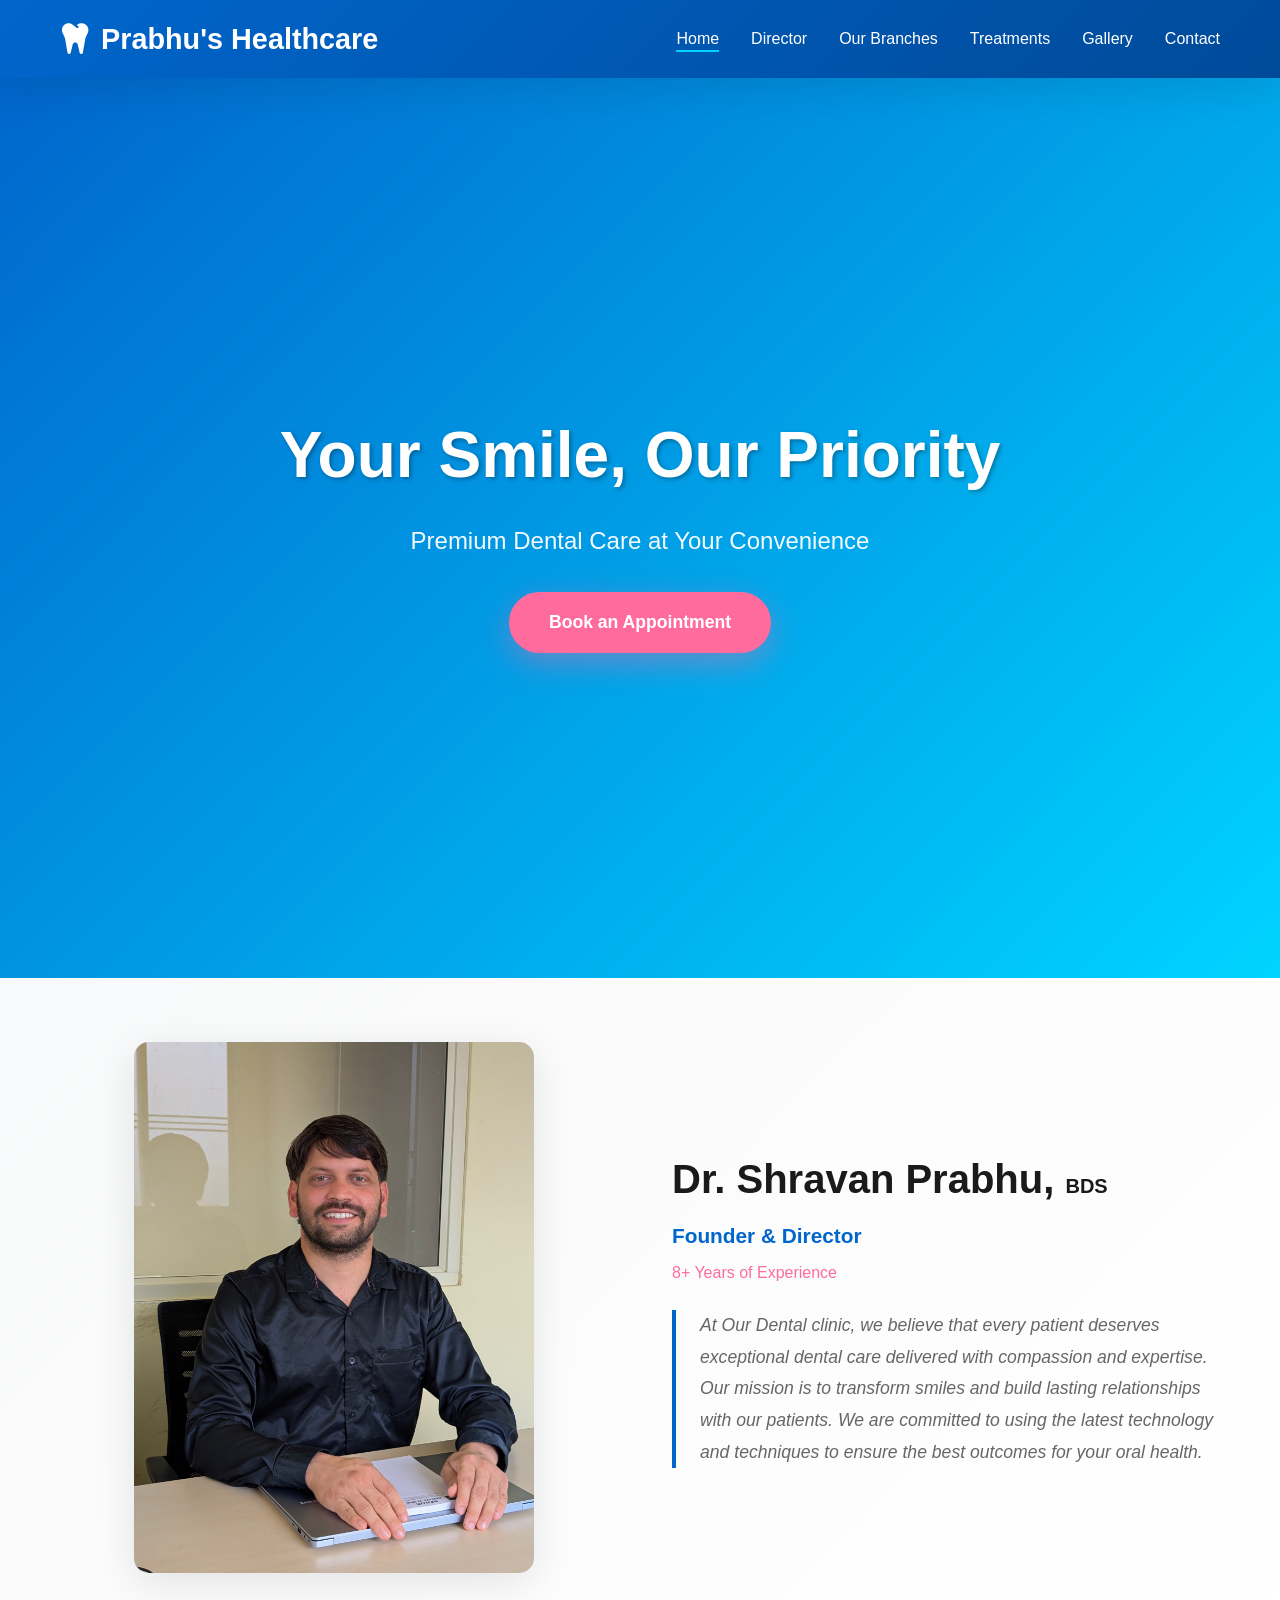
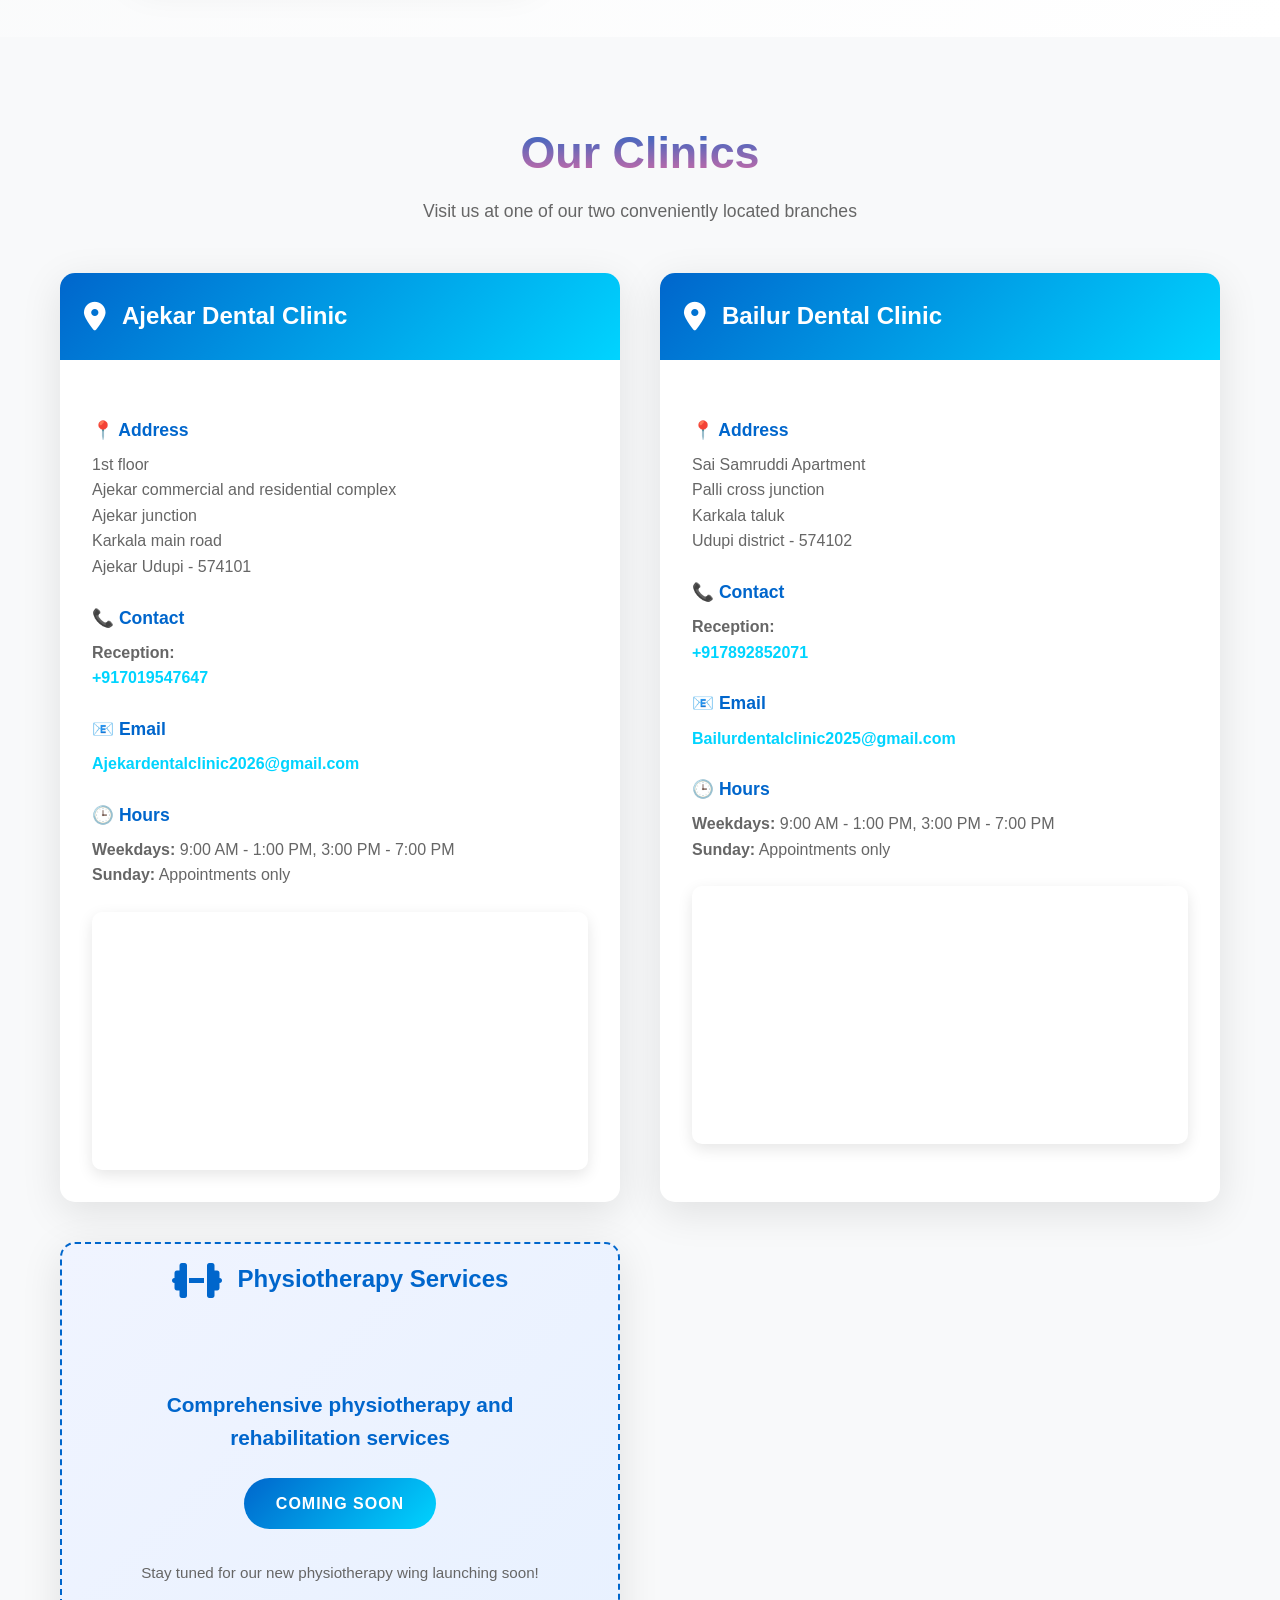
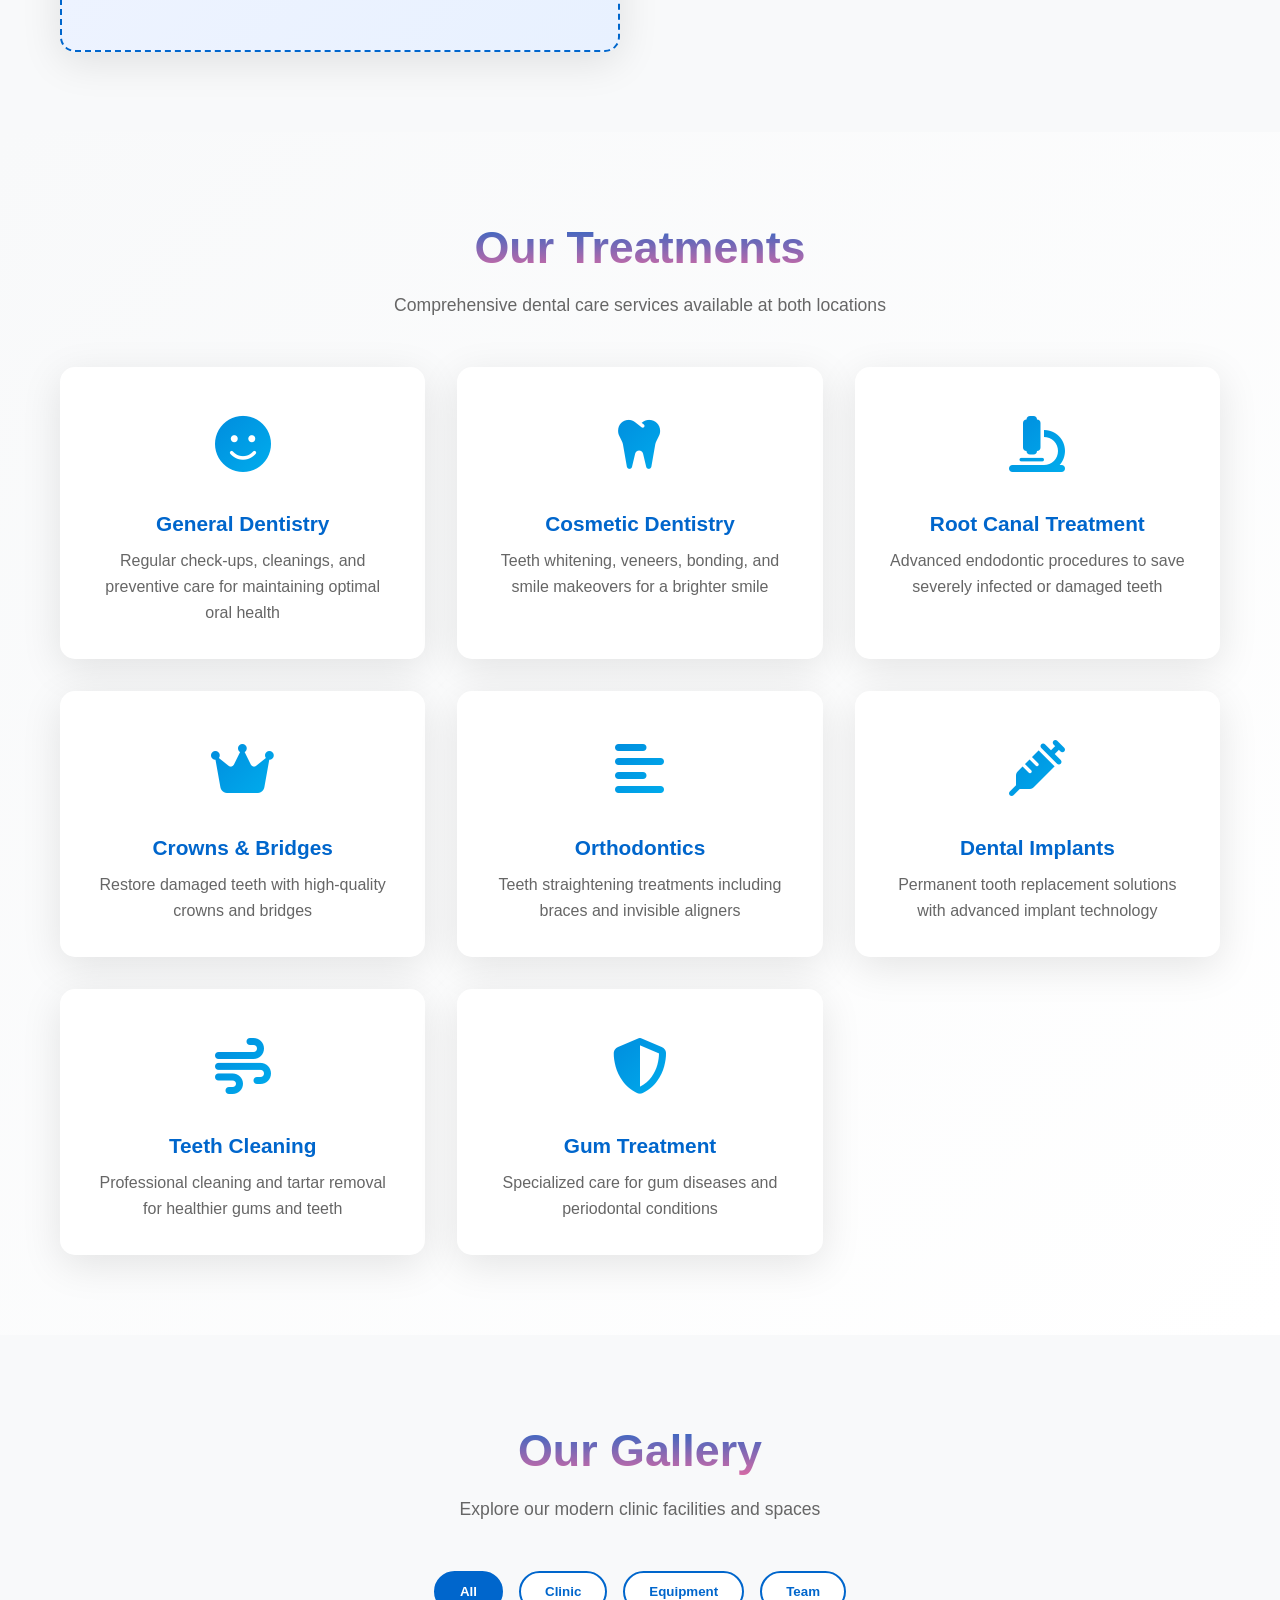
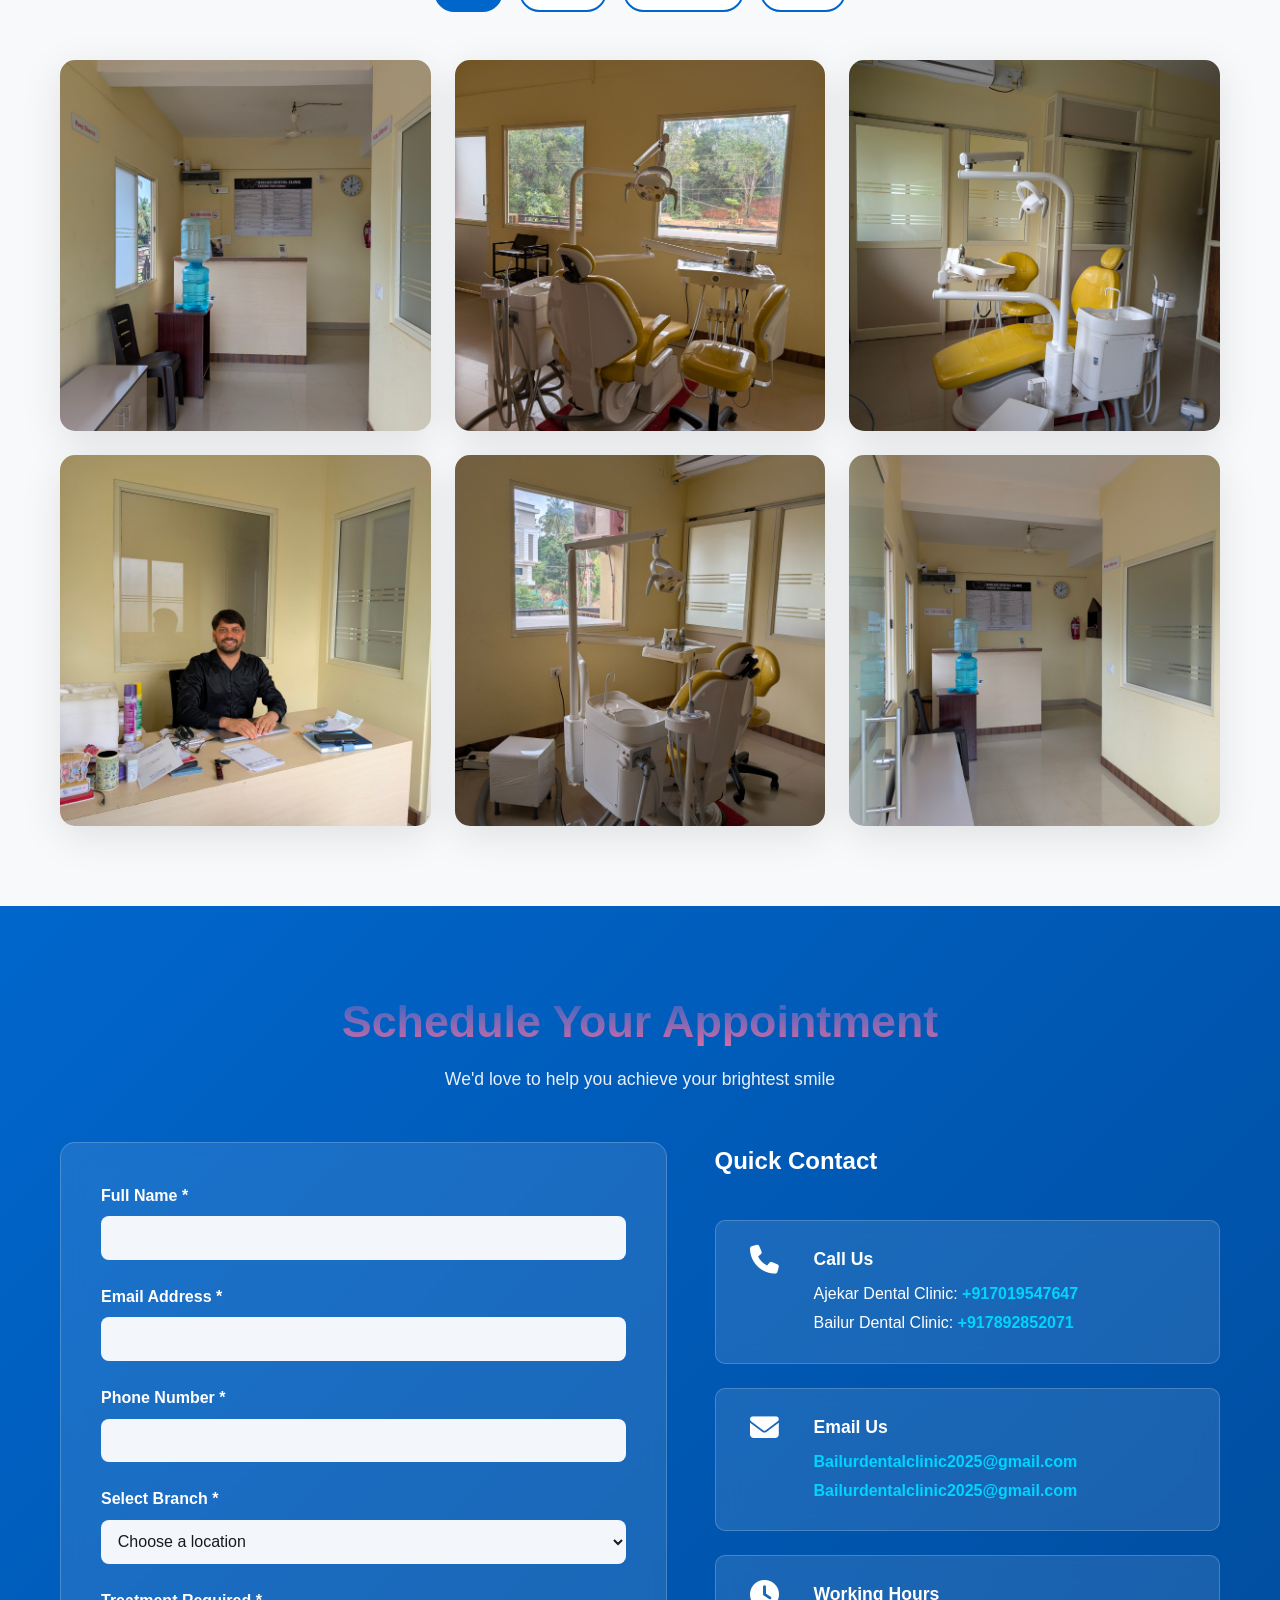
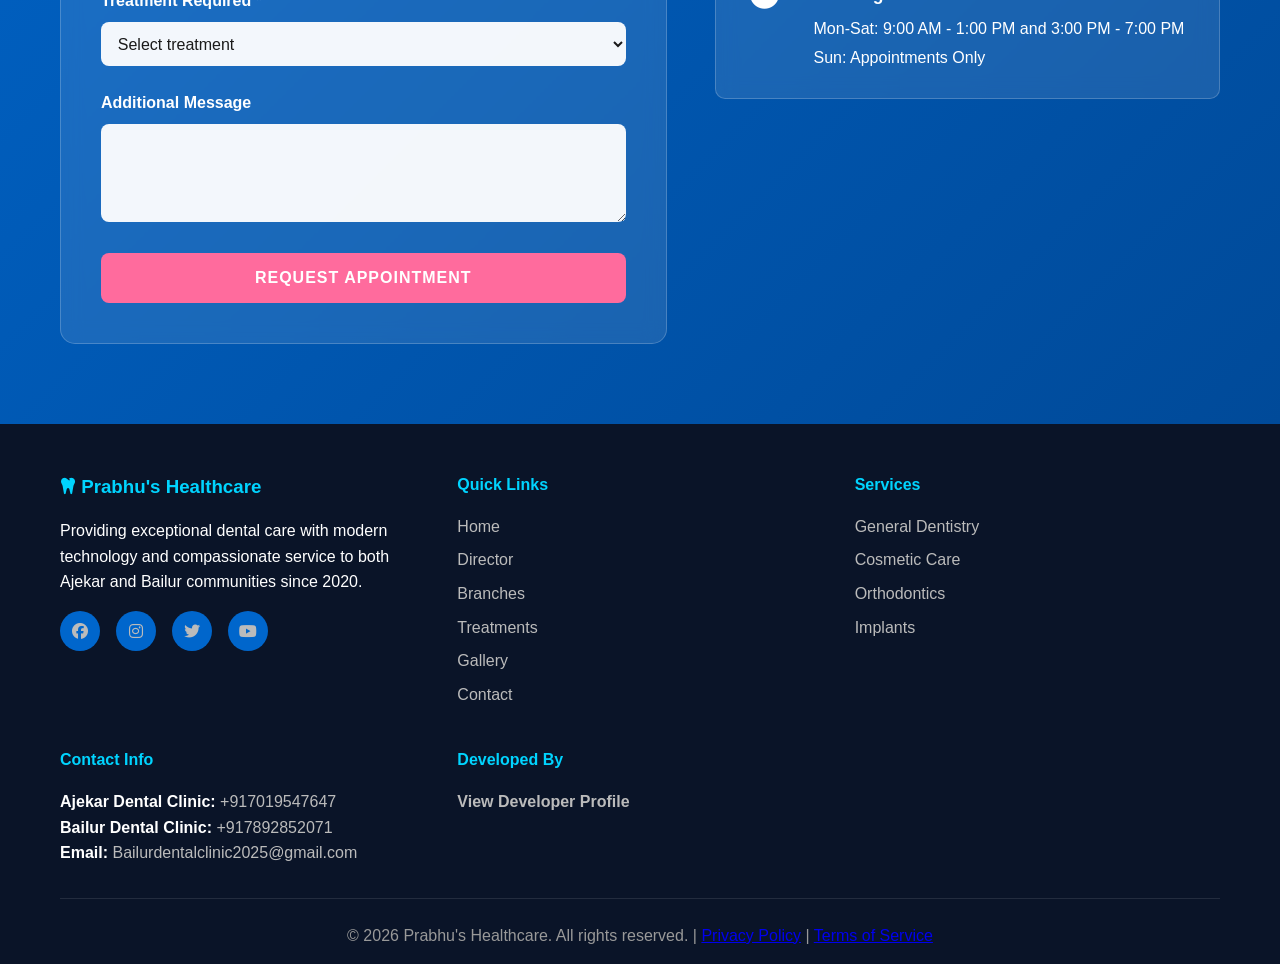
==== commit 1d6812b2: "Images and details updated" ====
--- a/index.html
+++ b/index.html
@@ -17,6 +17,7 @@
             </div>
             <ul class="nav-menu">
                 <li><a href="#home" class="nav-link">Home</a></li>
+                <li><a href="#director" class="nav-link">Director</a></li>
                 <li><a href="#branches" class="nav-link">Our Branches</a></li>
                 <li><a href="#treatments" class="nav-link">Treatments</a></li>
                 <li><a href="#gallery" class="nav-link">Gallery</a></li>
@@ -40,6 +41,23 @@
         <div class="hero-background"></div>
     </section>
 
+    <!-- Director Section -->
+    <section id="director" class="director">
+        <div class="container">
+            <div class="director-content">
+                <div class="director-image">
+                    <img id="directorImage" src="" alt="Director">
+                </div>
+                <div class="director-info">
+                    <h2 class="director-name" id="directorName">Dr. Shravan Prabhu, <span class="small-text">BDS</span></h2>
+                    <p class="director-designation" id="directorDesignation"></p>
+                    <p class="director-experience" id="directorExperience"></p>
+                    <p class="director-quote" id="directorQuote"></p>
+                </div>
+            </div>
+        </div>
+    </section>
+
     <!-- Branches Section -->
     <section id="branches" class="branches">
         <div class="container">
@@ -104,6 +122,21 @@
                         </div>
                     </div>
                 </div>
+
+                <!-- Physiotherapy Coming Soon -->
+                <div class="branch-card coming-soon">
+                    <div class="branch-header">
+                        <i class="fas fa-dumbbell"></i>
+                        <h3>Physiotherapy Services</h3>
+                    </div>
+                    <div class="branch-content">
+                        <div class="coming-soon-content">
+                            <p class="coming-soon-text">Comprehensive physiotherapy and rehabilitation services</p>
+                            <div class="coming-soon-badge">COMING SOON</div>
+                            <p class="coming-soon-subtext">Stay tuned for our new physiotherapy wing launching soon!</p>
+                        </div>
+                    </div>
+                </div>
             </div>
         </div>
     </section>
@@ -143,7 +176,7 @@
             <p class="section-subtitle" id="contactSubtitle"></p>
 
             <div class="appointment-container">
-                <form class="appointment-form" name="SmileCare" id="appointmentForm" method="POST">
+                <form class="appointment-form" name="Prabhu_healthCare" id="appointmentForm" method="POST">
                     <input type="hidden" name="_subject" id="formSubject" value="">
                     <input type="hidden" id="replyto" name="_replyto" value="">
                     <div class="form-group">
@@ -240,6 +273,13 @@
                 <div class="footer-section" id="footerContacts">
                     <h4>Contact Info</h4>
                 </div>
+
+                <div class="footer-section" id="footerDeveloper">
+                    <h4>Developed By</h4>
+                    <ul>
+                        <h4><a href="developer.html">View Developer Profile</a></h4>
+                    </ul>
+                </div>
             </div>
 
             <div class="footer-bottom">
--- a/styles.css
+++ b/styles.css
@@ -75,6 +75,11 @@
     gap: 2rem;
 }
 
+.small-text {
+  font-size: 20px;
+}
+
+
 .nav-link {
     color: white;
     text-decoration: none;
@@ -202,7 +207,7 @@
     font-size: 2.8rem;
     text-align: center;
     margin-bottom: 0.5rem;
-    background: linear-gradient(135deg, var(--primary-color), var(--accent-color));
+    background: linear-gradient(180deg, var(--primary-color), var(--accent-color));
     -webkit-background-clip: text;
     -webkit-text-fill-color: transparent;
     background-clip: text;
@@ -291,6 +296,142 @@
     border-radius: 10px;
     overflow: hidden;
     box-shadow: 0 5px 15px rgba(0, 0, 0, 0.1);
+}
+
+/* ========== DIRECTOR SECTION ========== */
+.director {
+    background: linear-gradient(135deg, #f8f9fa 0%, #ffffff 100%);
+    padding: 4rem 0;
+}
+
+.director-content {
+    display: grid;
+    grid-template-columns: 1fr 1fr;
+    gap: 4rem;
+    align-items: center;
+}
+
+.director-image {
+    display: flex;
+    justify-content: center;
+    align-items: center;
+}
+
+.director-image img {
+    width: 100%;
+    max-width: 400px;
+    border-radius: var(--border-radius);
+    box-shadow: var(--box-shadow);
+    transition: var(--transition);
+}
+
+.director-image img:hover {
+    transform: scale(1.05);
+    box-shadow: 0 20px 50px rgba(0, 102, 204, 0.2);
+}
+
+.director-info {
+    padding: 2rem 0;
+}
+
+.director-name {
+    font-size: 2.5rem;
+    color: var(--text-dark);
+    margin-bottom: 0.5rem;
+    font-weight: 700;
+}
+
+.director-designation {
+    font-size: 1.3rem;
+    color: var(--primary-color);
+    font-weight: 600;
+    margin-bottom: 0.5rem;
+}
+
+.director-experience {
+    font-size: 1rem;
+    color: var(--accent-color);
+    font-weight: 500;
+    margin-bottom: 1.5rem;
+}
+
+.director-quote {
+    font-size: 1.1rem;
+    color: var(--text-light);
+    line-height: 1.8;
+    border-left: 4px solid var(--primary-color);
+    padding-left: 1.5rem;
+    font-style: italic;
+}
+
+/* Coming Soon Card */
+.branch-card.coming-soon {
+    background: linear-gradient(135deg, #f0f4ff 0%, #e8f1ff 100%);
+    display: flex;
+    flex-direction: column;
+    justify-content: center;
+    align-items: center;
+    min-height: 350px;
+    text-align: center;
+    border: 2px dashed var(--primary-color);
+}
+
+.branch-card.coming-soon:hover {
+    transform: scale(1.02);
+    box-shadow: 0 15px 40px rgba(0, 102, 204, 0.15);
+}
+
+.coming-soon-content {
+    padding: 2rem;
+    display: flex;
+    flex-direction: column;
+    align-items: center;
+    gap: 1.5rem;
+}
+
+.coming-soon-text {
+    font-size: 1.3rem;
+    color: var(--primary-color);
+    font-weight: 600;
+}
+
+.coming-soon-badge {
+    background: linear-gradient(135deg, var(--primary-color), var(--secondary-color));
+    color: white;
+    padding: 0.8rem 2rem;
+    border-radius: 50px;
+    font-weight: 700;
+    font-size: 1rem;
+    letter-spacing: 1px;
+    animation: pulse-badge 2s infinite;
+}
+
+@keyframes pulse-badge {
+    0%, 100% { transform: scale(1); }
+    50% { transform: scale(1.05); }
+}
+
+.coming-soon-subtext {
+    font-size: 0.95rem;
+    color: var(--text-light);
+    margin-top: 0.5rem;
+}
+
+.branch-card.coming-soon .branch-header {
+    width: 100%;
+    background: transparent;
+    justify-content: center;
+    padding-top: 1rem;
+}
+
+.branch-card.coming-soon .branch-header i {
+    font-size: 2.5rem;
+    color: var(--primary-color);
+}
+
+.branch-card.coming-soon .branch-header h3 {
+    color: var(--primary-color);
+    font-size: 1.5rem;
 }
 
 /* ========== TREATMENTS SECTION ========== */
@@ -664,6 +805,19 @@
         grid-template-columns: 1fr;
     }
 
+    .director-content {
+        grid-template-columns: 1fr;
+        gap: 2rem;
+    }
+
+    .director-name {
+        font-size: 2rem;
+    }
+
+    .director-image img {
+        max-width: 300px;
+    }
+
     .hero {
         height: 70vh;
     }
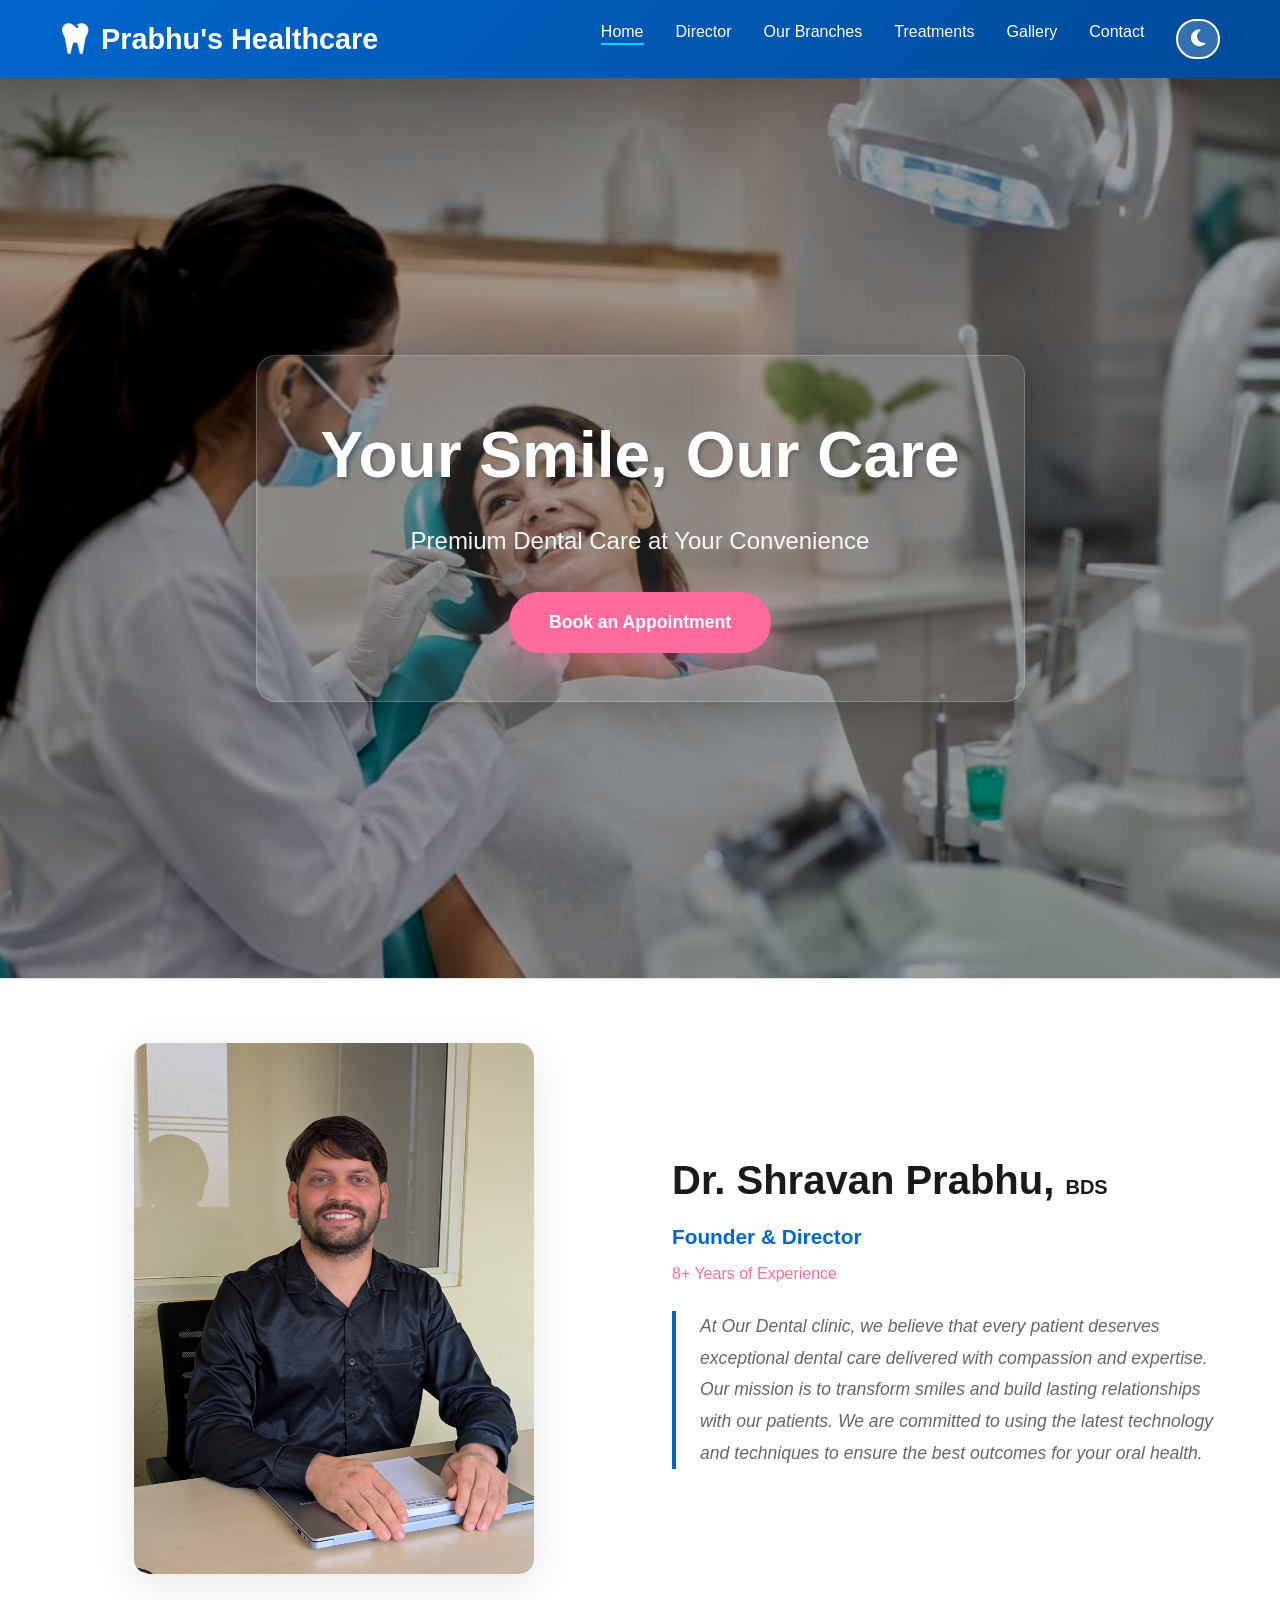
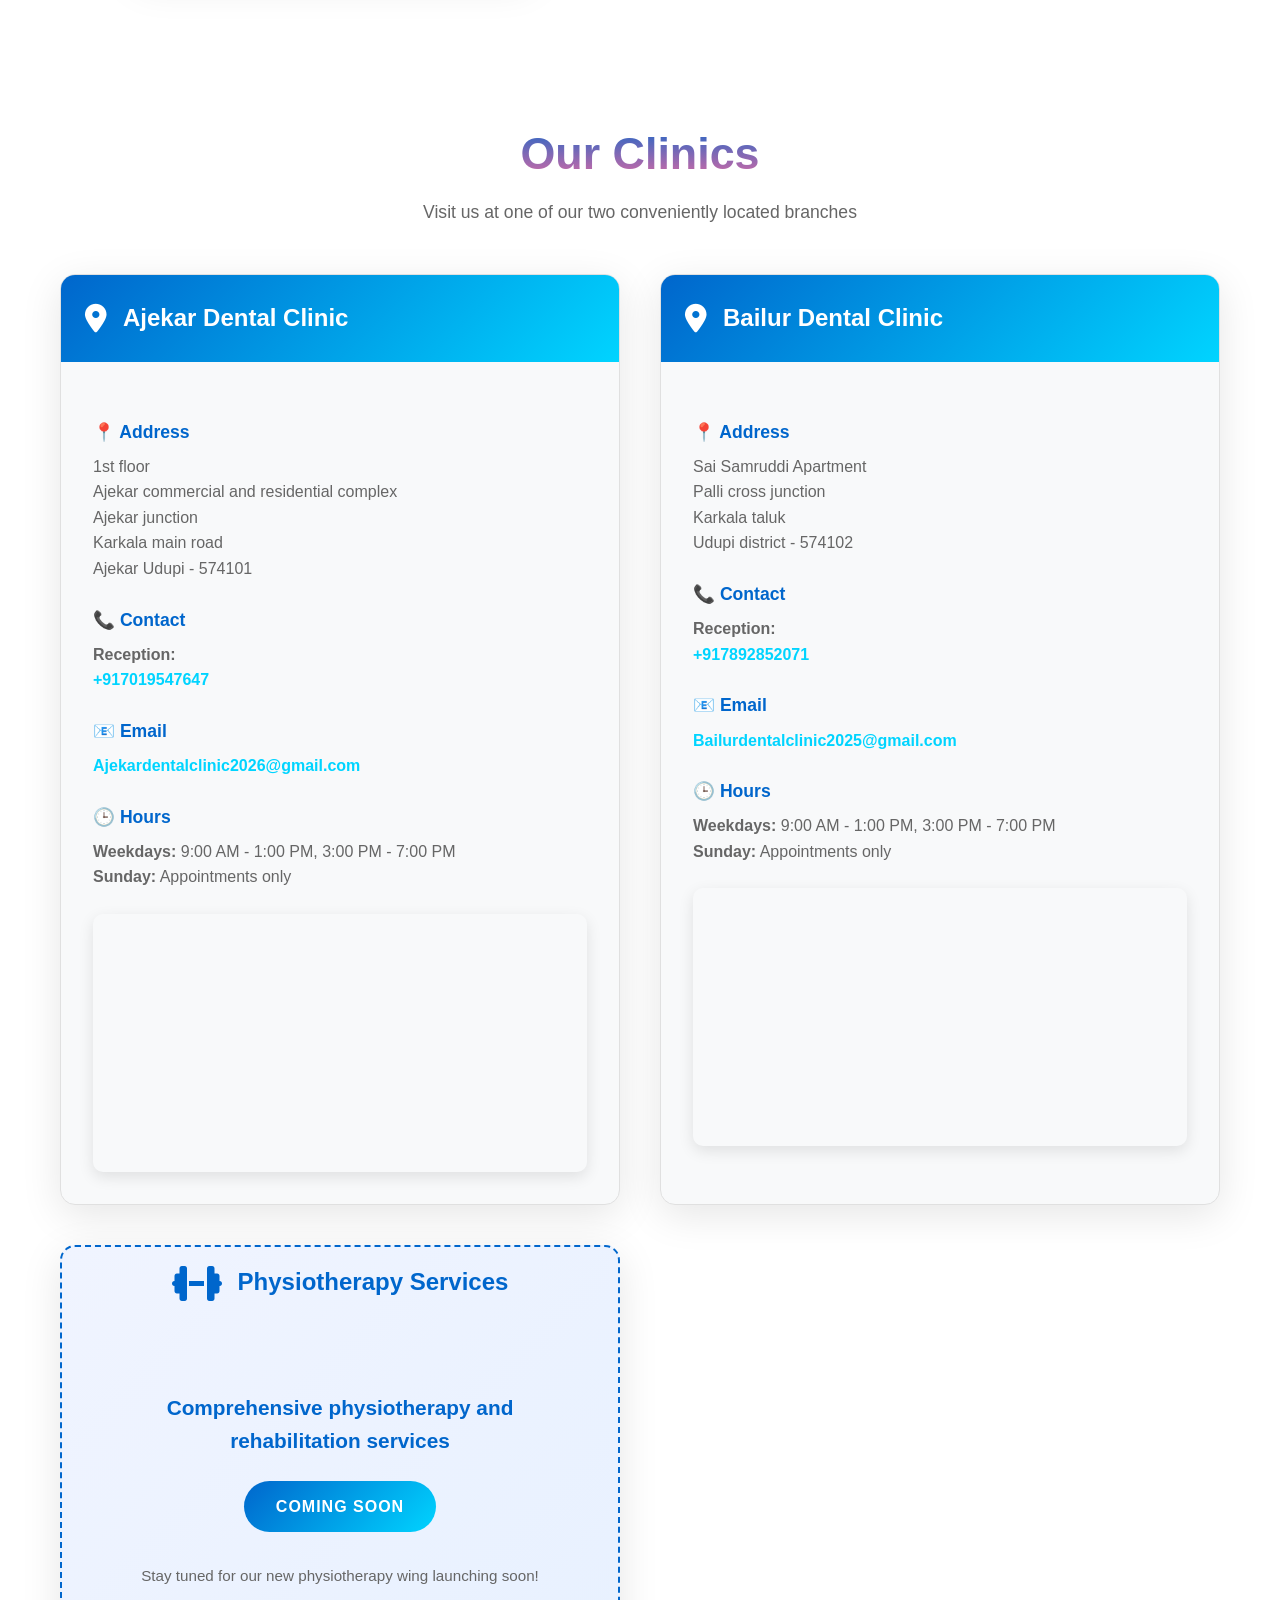
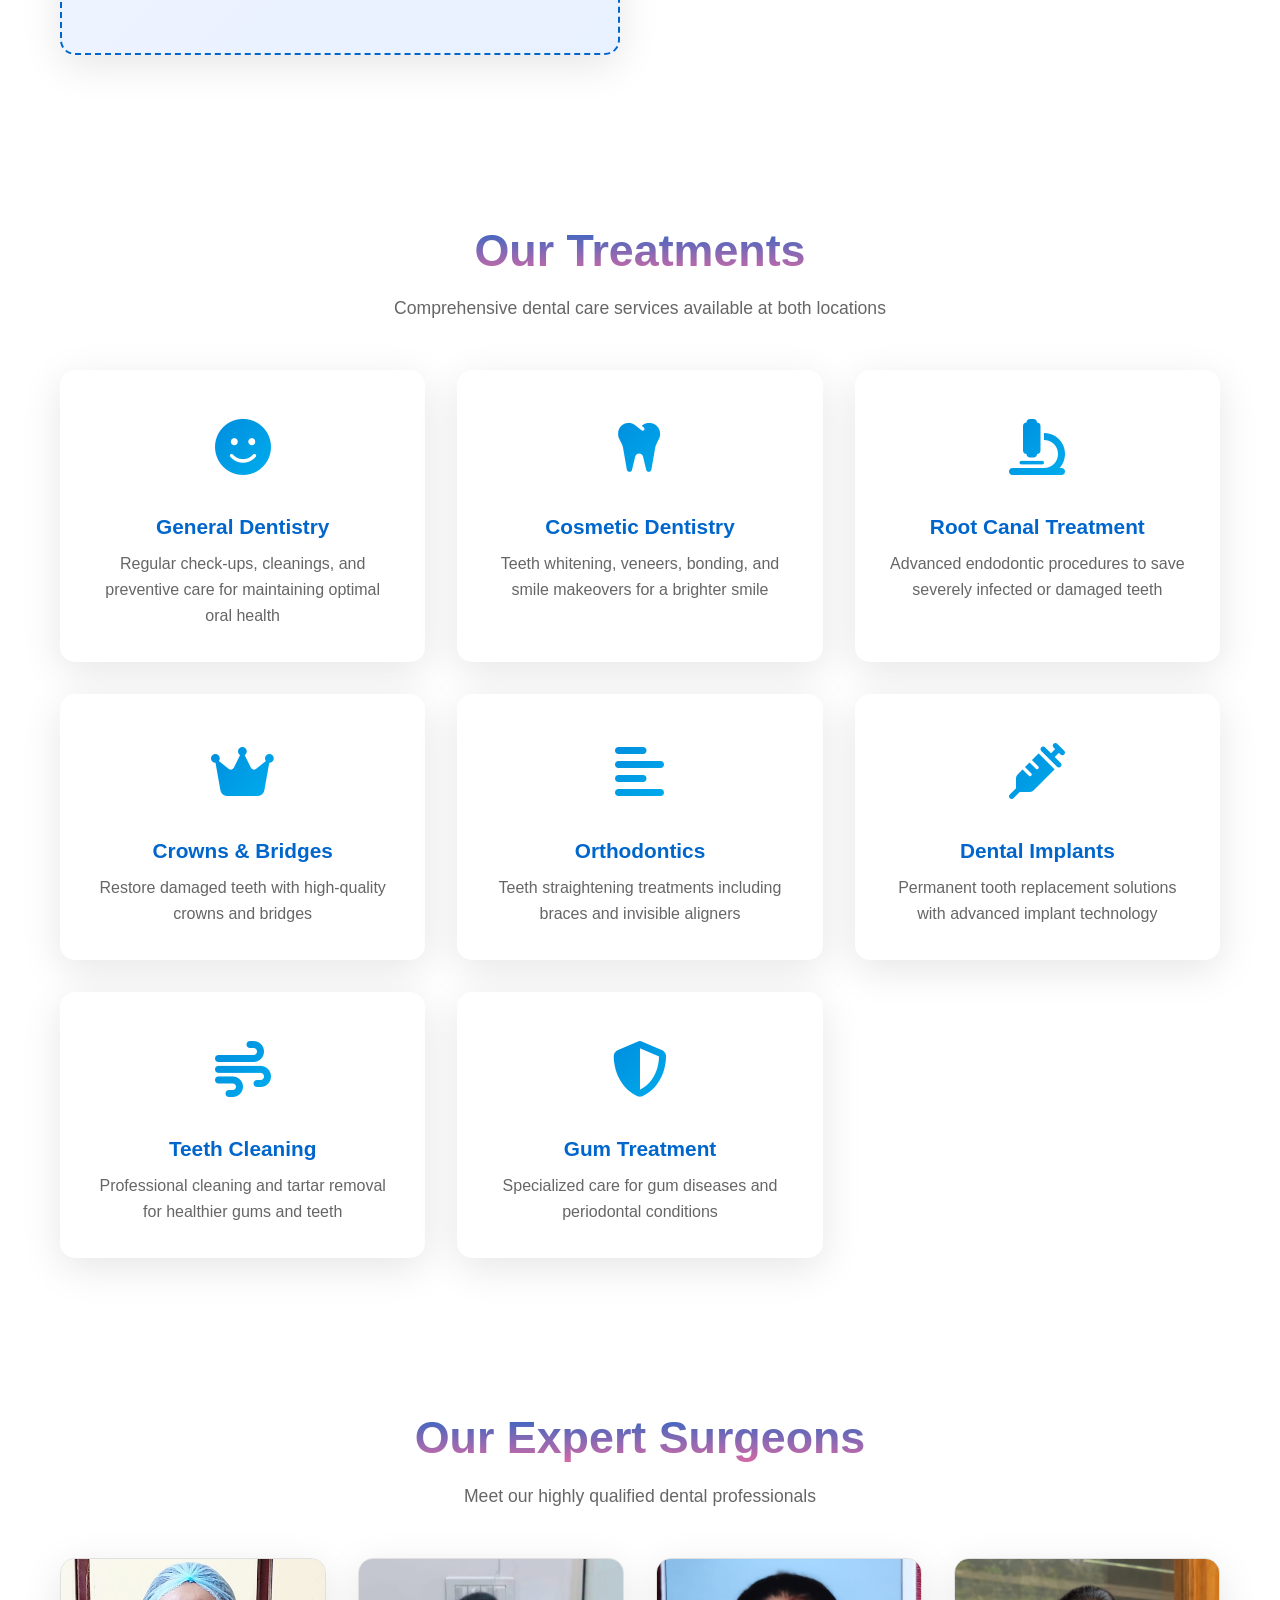
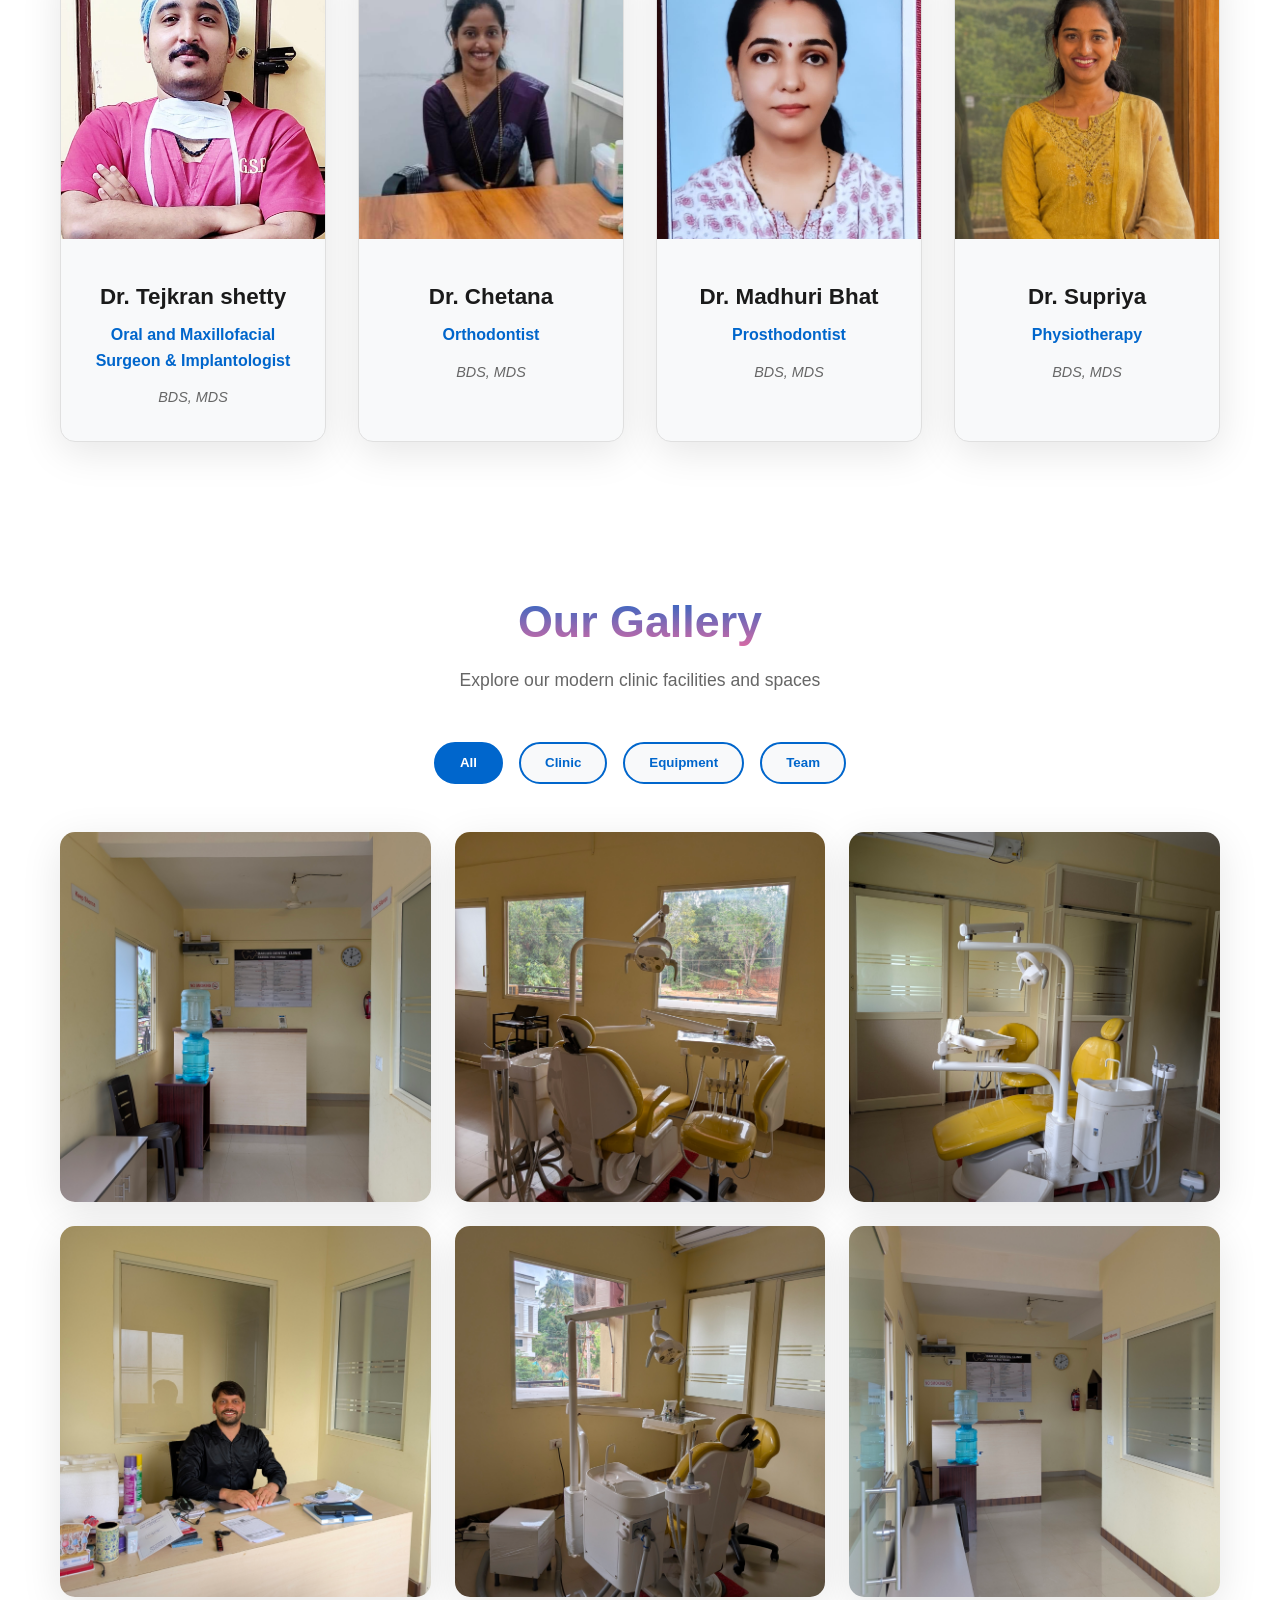
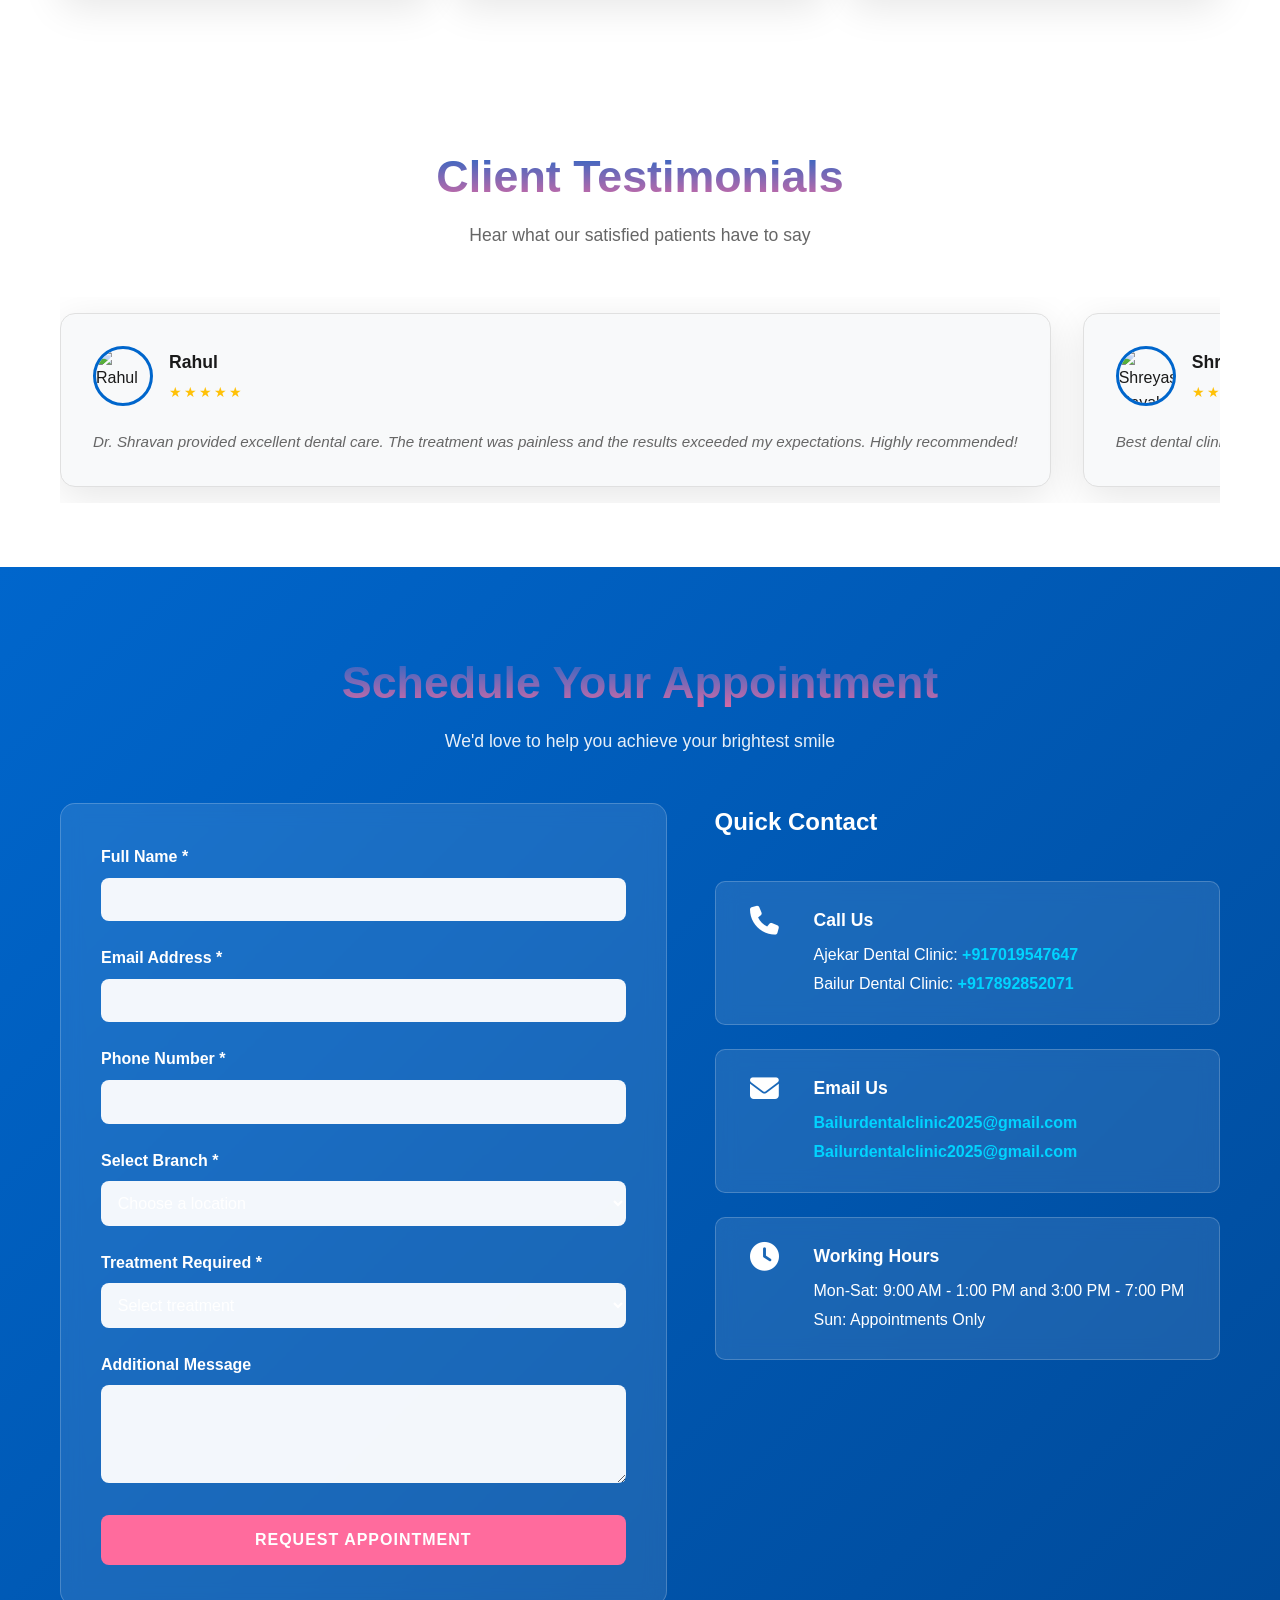
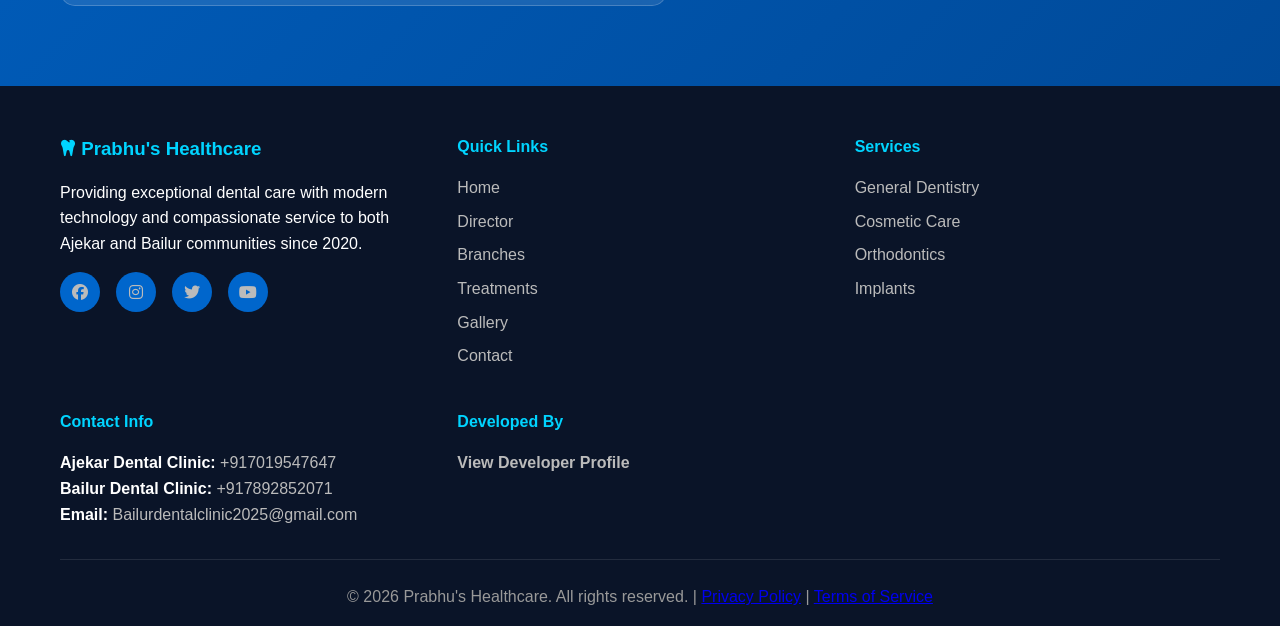
==== commit 80121c76: "UI improvements and background image added" ====
--- a/index.html
+++ b/index.html
@@ -22,6 +22,11 @@
                 <li><a href="#treatments" class="nav-link">Treatments</a></li>
                 <li><a href="#gallery" class="nav-link">Gallery</a></li>
                 <li><a href="#contact" class="nav-link">Contact</a></li>
+                <li>
+                    <button class="theme-toggle" id="themeToggle">
+                        <i class="fas fa-moon"></i>
+                    </button>
+                </li>
             </ul>
             <div class="hamburger">
                 <span></span>
@@ -153,6 +158,18 @@
         </div>
     </section>
 
+    <!-- Surgeons/Doctors Section -->
+    <section id="surgeons" class="surgeons">
+        <div class="container">
+            <h2 class="section-title" id="surgeonsTitle"></h2>
+            <p class="section-subtitle" id="surgeonsSubtitle"></p>
+
+            <div class="surgeons-grid" id="surgeonsGrid">
+                <!-- Surgeons cards will be populated from config.js -->
+            </div>
+        </div>
+    </section>
+
     <!-- Gallery Section -->
     <section id="gallery" class="gallery">
         <div class="container">
@@ -165,6 +182,18 @@
 
             <div class="gallery-grid" id="galleryGrid">
                 <!-- Gallery items will be populated from config.js -->
+            </div>
+        </div>
+    </section>
+
+    <!-- Testimonials/Feedback Section -->
+    <section id="testimonials" class="testimonials">
+        <div class="container">
+            <h2 class="section-title" id="testimonialsTitle"></h2>
+            <p class="section-subtitle" id="testimonialsSubtitle"></p>
+
+            <div class="testimonials-scroll" id="testimonialsScroll">
+                <!-- Testimonial cards will be populated from config.js -->
             </div>
         </div>
     </section>
--- a/styles.css
+++ b/styles.css
@@ -5,27 +5,57 @@
 }
 
 :root {
+    /* Primary Colors */
     --primary-color: #0066cc;
     --secondary-color: #00d4ff;
     --accent-color: #ff6b9d;
     --dark-bg: #0a1428;
     --light-bg: #f8f9fa;
-    --text-dark: #1a1a1a;
-    --text-light: #666;
+    
+    /* Light Mode */
+    --bg-light: #ffffff;
+    --text-light-mode: #1a1a1a;
+    --text-light-muted: #666;
+    --card-bg-light: #f8f9fa;
+    --border-light: #e0e0e0;
+    
+    /* Dark Mode */
+    --bg-dark: #0a1428;
+    --text-dark-mode: #f0f0f0;
+    --text-dark-muted: #a8a8a8;
+    --card-bg-dark: #1a2e4a;
+    --border-dark: #2a4a6a;
+    
+    /* Current Theme (Light by default) */
+    --bg-color: var(--bg-light);
+    --text-color: var(--text-light-mode);
+    --text-muted: var(--text-light-muted);
+    --card-bg: var(--card-bg-light);
+    --border-color: var(--border-light);
+    
     --border-radius: 15px;
     --box-shadow: 0 10px 40px rgba(0, 0, 0, 0.1);
     --transition: all 0.3s ease;
 }
 
+body.dark-mode {
+    --bg-color: var(--bg-dark);
+    --text-color: var(--text-dark-mode);
+    --text-muted: var(--text-dark-muted);
+    --card-bg: var(--card-bg-dark);
+    --border-color: var(--border-dark);
+}
+
 html {
     scroll-behavior: smooth;
 }
 
 body {
     font-family: 'Segoe UI', Tahoma, Geneva, Verdana, sans-serif;
-    color: var(--text-dark);
-    background-color: #fff;
+    color: var(--text-color);
+    background-color: var(--bg-color);
     line-height: 1.6;
+    transition: var(--transition);
 }
 
 .container {
@@ -121,6 +151,26 @@
     transition: var(--transition);
 }
 
+/* ========== THEME TOGGLE ========== */
+.theme-toggle {
+    background: rgba(255, 255, 255, 0.2);
+    border: 2px solid white;
+    color: white;
+    padding: 0.5rem 0.8rem;
+    border-radius: 50px;
+    cursor: pointer;
+    font-size: 1.2rem;
+    transition: var(--transition);
+    display: flex;
+    align-items: center;
+    gap: 0.5rem;
+}
+
+.theme-toggle:hover {
+    background: rgba(255, 255, 255, 0.3);
+    transform: scale(1.05);
+}
+
 /* ========== HERO SECTION ========== */
 .hero {
     height: 100vh;
@@ -135,9 +185,9 @@
     position: absolute;
     width: 100%;
     height: 100%;
-    background: linear-gradient(135deg, var(--primary-color) 0%, var(--secondary-color) 100%);
+    background: url('./images/background-img.jpeg') center/cover no-repeat;
     z-index: -1;
-    animation: gradientShift 8s ease infinite;
+    filter: brightness(0.6) contrast(1.1);
 }
 
 @keyframes gradientShift {
@@ -150,6 +200,14 @@
     color: white;
     z-index: 1;
     animation: slideUp 0.8s ease;
+    background: rgba(255, 255, 255, 0.1);
+    backdrop-filter: blur(0px);
+    padding: 3rem 4rem;
+    border-radius: 20px;
+    border: 1px solid rgba(255, 255, 255, 0.2);
+    box-shadow: 0 8px 32px rgba(0, 0, 0, 0.2);
+    max-width: 800px;
+    margin: 0 auto;
 }
 
 @keyframes slideUp {
@@ -216,14 +274,14 @@
 
 .section-subtitle {
     text-align: center;
-    color: var(--text-light);
+    color: var(--text-muted);
     font-size: 1.1rem;
     margin-bottom: 3rem;
 }
 
 /* ========== BRANCHES SECTION ========== */
 .branches {
-    background-color: var(--light-bg);
+    background-color: var(--bg-color);
 }
 
 .branches-grid {
@@ -234,12 +292,13 @@
 }
 
 .branch-card {
-    background: white;
+    background: var(--card-bg);
     border-radius: var(--border-radius);
     overflow: hidden;
     box-shadow: var(--box-shadow);
     transition: var(--transition);
     transform: translateY(0);
+    border: 1px solid var(--border-color);
 }
 
 .branch-card:hover {
@@ -276,7 +335,7 @@
 }
 
 .branch-info p {
-    color: var(--text-light);
+    color: var(--text-muted);
     margin-bottom: 0.5rem;
 }
 
@@ -300,8 +359,9 @@
 
 /* ========== DIRECTOR SECTION ========== */
 .director {
-    background: linear-gradient(135deg, #f8f9fa 0%, #ffffff 100%);
+    background: var(--bg-color);
     padding: 4rem 0;
+    border-top: 1px solid var(--border-color);
 }
 
 .director-content {
@@ -336,7 +396,7 @@
 
 .director-name {
     font-size: 2.5rem;
-    color: var(--text-dark);
+    color: var(--text-color);
     margin-bottom: 0.5rem;
     font-weight: 700;
 }
@@ -357,7 +417,7 @@
 
 .director-quote {
     font-size: 1.1rem;
-    color: var(--text-light);
+    color: var(--text-muted);
     line-height: 1.8;
     border-left: 4px solid var(--primary-color);
     padding-left: 1.5rem;
@@ -413,7 +473,7 @@
 
 .coming-soon-subtext {
     font-size: 0.95rem;
-    color: var(--text-light);
+    color: var(--text-muted);
     margin-top: 0.5rem;
 }
 
@@ -436,7 +496,7 @@
 
 /* ========== TREATMENTS SECTION ========== */
 .treatments {
-    background: linear-gradient(135deg, #f8f9fa 0%, #ffffff 100%);
+    background: var(--bg-color);
 }
 
 .treatments-grid {
@@ -478,13 +538,13 @@
 }
 
 .treatment-card p {
-    color: var(--text-light);
+    color: var(--text-muted);
     line-height: 1.6;
 }
 
 /* ========== GALLERY SECTION ========== */
 .gallery {
-    background-color: var(--light-bg);
+    background-color: var(--bg-color);
 }
 
 .gallery-tabs {
@@ -498,7 +558,7 @@
 .tab-button {
     padding: 0.7rem 1.5rem;
     border: 2px solid var(--primary-color);
-    background-color: white;
+    background-color: var(--card-bg);
     color: var(--primary-color);
     border-radius: 25px;
     cursor: pointer;
@@ -566,10 +626,163 @@
     font-weight: 600;
 }
 
+/* ========== SURGEONS SECTION ========== */
+.surgeons {
+    background: var(--bg-color);
+    padding: 4rem 0;
+}
+
+.surgeons-grid {
+    display: grid;
+    grid-template-columns: repeat(auto-fit, minmax(250px, 1fr));
+    gap: 2rem;
+    margin-top: 2rem;
+}
+
+.surgeon-card {
+    background: var(--card-bg);
+    border-radius: var(--border-radius);
+    overflow: hidden;
+    box-shadow: var(--box-shadow);
+    transition: var(--transition);
+    text-align: center;
+    border: 1px solid var(--border-color);
+}
+
+.surgeon-card:hover {
+    transform: translateY(-10px);
+    box-shadow: 0 20px 50px rgba(0, 0, 0, 0.15);
+    border-color: var(--primary-color);
+}
+
+.surgeon-image {
+    width: 100%;
+    height: 280px;
+    object-fit: cover;
+    background: var(--primary-color);
+}
+
+.surgeon-info {
+    padding: 2rem;
+}
+
+.surgeon-name {
+    font-size: 1.4rem;
+    font-weight: 700;
+    color: var(--text-color);
+    margin-bottom: 0.5rem;
+}
+
+.surgeon-specialization {
+    font-size: 1rem;
+    color: var(--primary-color);
+    font-weight: 600;
+    margin-bottom: 0.8rem;
+}
+
+.surgeon-qualification {
+    font-size: 0.9rem;
+    color: var(--text-muted);
+    font-style: italic;
+}
+
+/* ========== TESTIMONIALS SECTION ========== */
+.testimonials {
+    background: var(--bg-color);
+    padding: 4rem 0;
+}
+
+.testimonials-scroll {
+    display: flex;
+    gap: 2rem;
+    overflow-x: auto;
+    padding: 1rem 0;
+    margin-top: 2rem;
+    scroll-behavior: smooth;
+}
+
+.testimonials-scroll::-webkit-scrollbar {
+    height: 8px;
+}
+
+.testimonials-scroll::-webkit-scrollbar-track {
+    background: var(--card-bg);
+    border-radius: 10px;
+}
+
+.testimonials-scroll::-webkit-scrollbar-thumb {
+    background: var(--primary-color);
+    border-radius: 10px;
+}
+
+.testimonials-scroll::-webkit-scrollbar-thumb:hover {
+    background: #004a99;
+}
+
+.testimonial-card {
+    background: var(--card-bg);
+    border-radius: var(--border-radius);
+    padding: 2rem;
+    box-shadow: var(--box-shadow);
+    min-width: 320px;
+    flex-shrink: 0;
+    transition: var(--transition);
+    border-left: 4px solid var(--primary-color);
+    border: 1px solid var(--border-color);
+}
+
+.testimonial-card:hover {
+    transform: translateY(-10px);
+    box-shadow: 0 20px 50px rgba(0, 102, 204, 0.2);
+}
+
+.testimonial-header {
+    display: flex;
+    align-items: center;
+    gap: 1rem;
+    margin-bottom: 1.5rem;
+}
+
+.testimonial-avatar {
+    width: 60px;
+    height: 60px;
+    border-radius: 50%;
+    object-fit: cover;
+    border: 3px solid var(--primary-color);
+}
+
+.testimonial-author {
+    flex: 1;
+}
+
+.testimonial-name {
+    font-weight: 700;
+    color: var(--text-color);
+    font-size: 1.1rem;
+    margin-bottom: 0.3rem;
+}
+
+.testimonial-stars {
+    color: #ffc107;
+    font-size: 0.9rem;
+    letter-spacing: 2px;
+}
+
+.testimonial-text {
+    color: var(--text-muted);
+    font-size: 0.95rem;
+    line-height: 1.6;
+    font-style: italic;
+}
+
 /* ========== CONTACT SECTION ========== */
 .contact {
     background: linear-gradient(135deg, var(--primary-color) 0%, #004a99 100%);
     color: white;
+}
+
+body.dark-mode .contact {
+    background: linear-gradient(135deg, #1a3a66 0%, #0f2544 100%);
 }
 
 .contact .section-title,
@@ -594,6 +807,7 @@
     border-radius: var(--border-radius);
     backdrop-filter: blur(10px);
     border: 1px solid rgba(255, 255, 255, 0.2);
+    overflow: hidden;
 }
 
 .form-group {
@@ -604,6 +818,7 @@
     display: block;
     margin-bottom: 0.5rem;
     font-weight: 600;
+    color: white;
 }
 
 .form-group input,
@@ -618,6 +833,7 @@
     background-color: rgba(255, 255, 255, 0.95);
     color: var(--text-dark);
     transition: var(--transition);
+    box-sizing: border-box;
 }
 
 .form-group input:focus,
@@ -857,6 +1073,32 @@
         padding: 0.5rem 1rem;
         font-size: 0.9rem;
     }
+
+    .appointment-form {
+        padding: 1.5rem;
+    }
+
+    .appointment-container {
+        gap: 1.5rem;
+    }
+
+    .quick-contact {
+        padding: 1.5rem;
+        border-radius: 10px;
+    }
+
+    .form-group {
+        margin-bottom: 1rem;
+    }
+
+    .submit-button {
+        padding: 0.8rem;
+        font-size: 0.9rem;
+    }
+
+    section {
+        padding: 1.5rem 0;
+    }
 }
 
 /* ========== ANIMATIONS ========== */
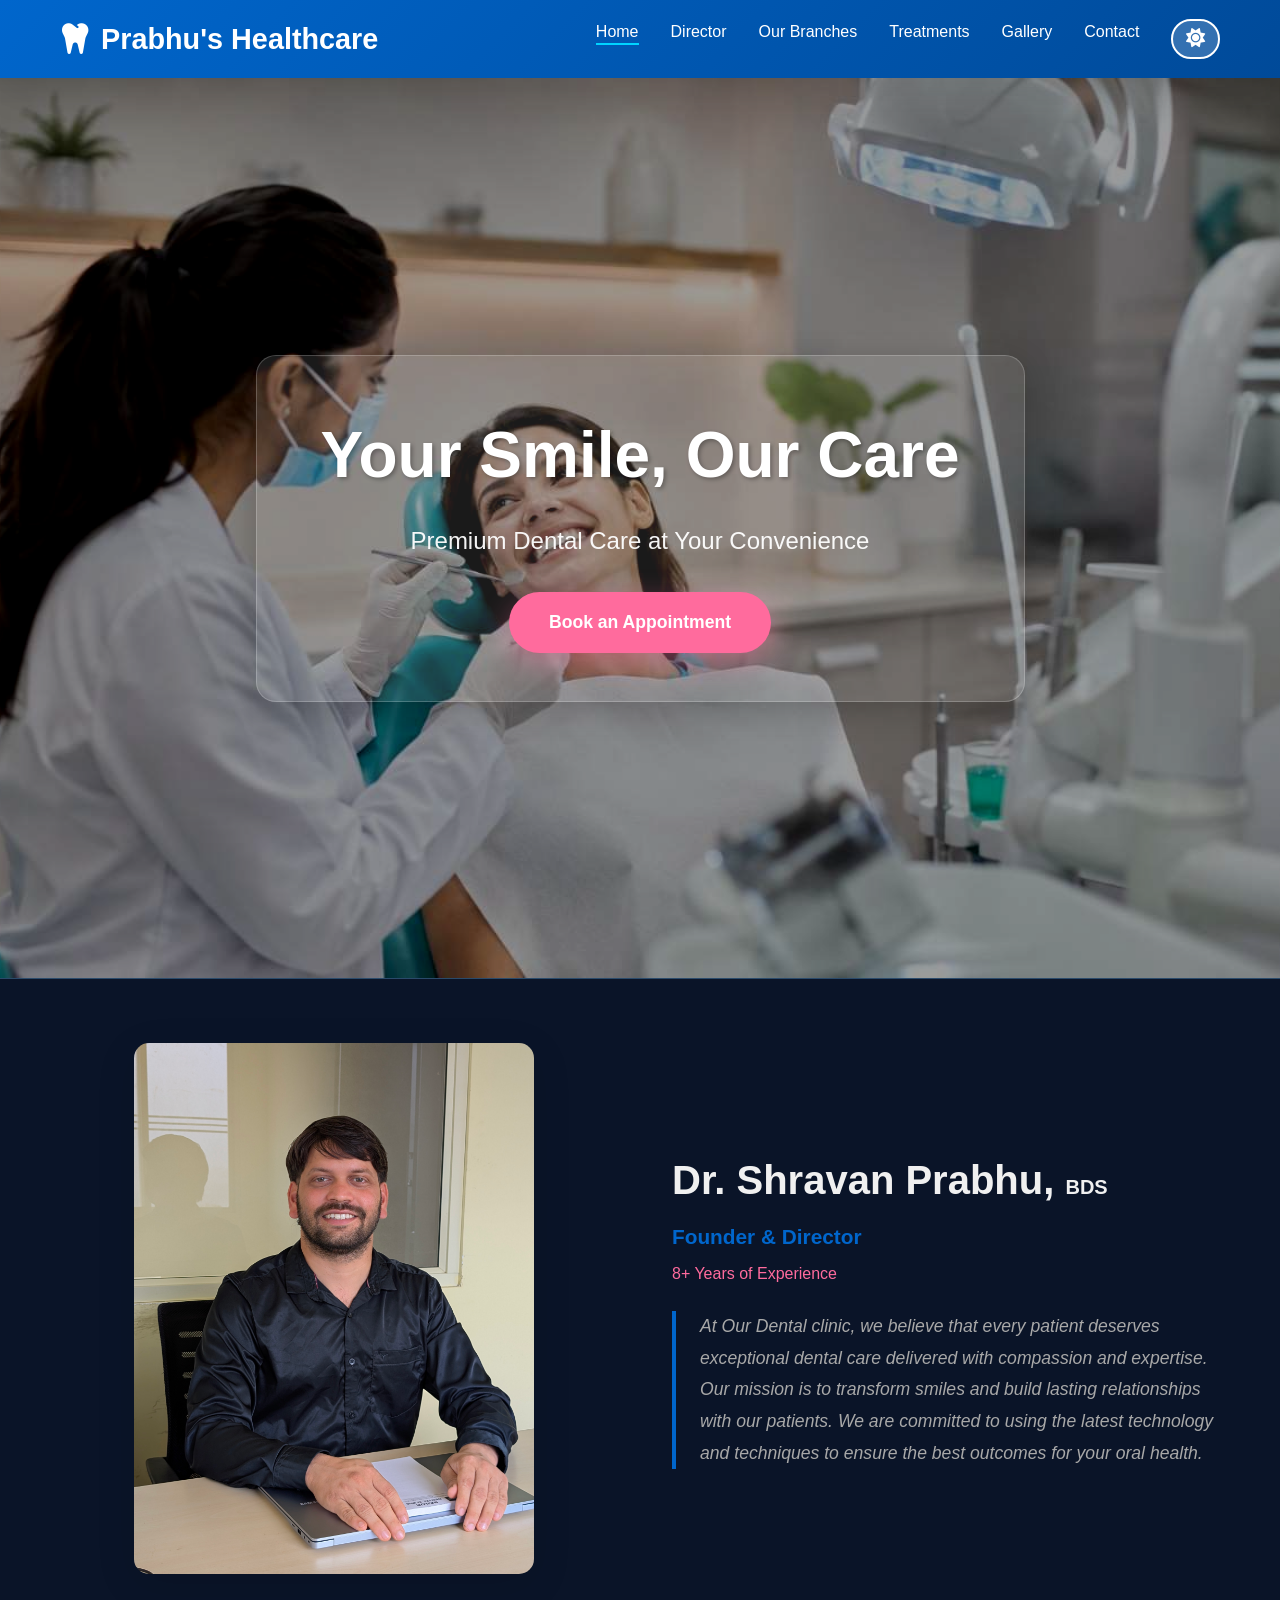
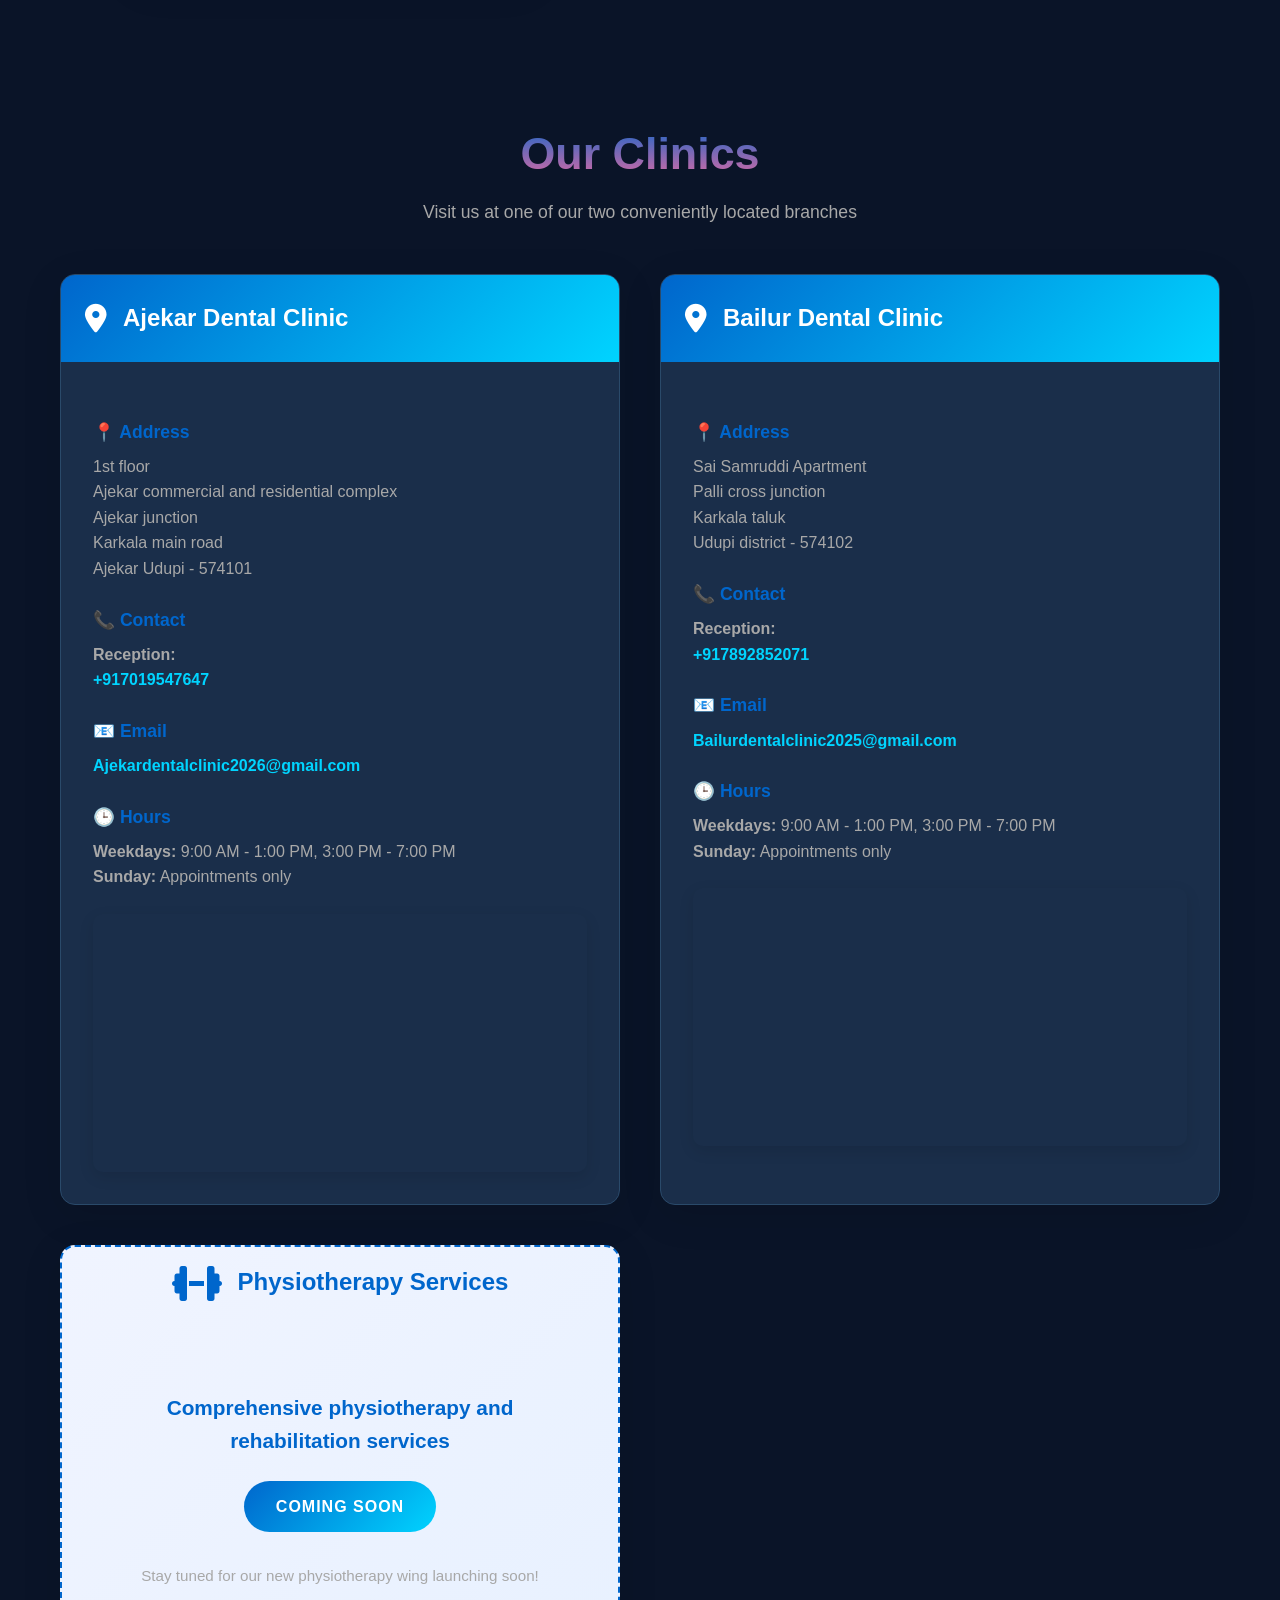
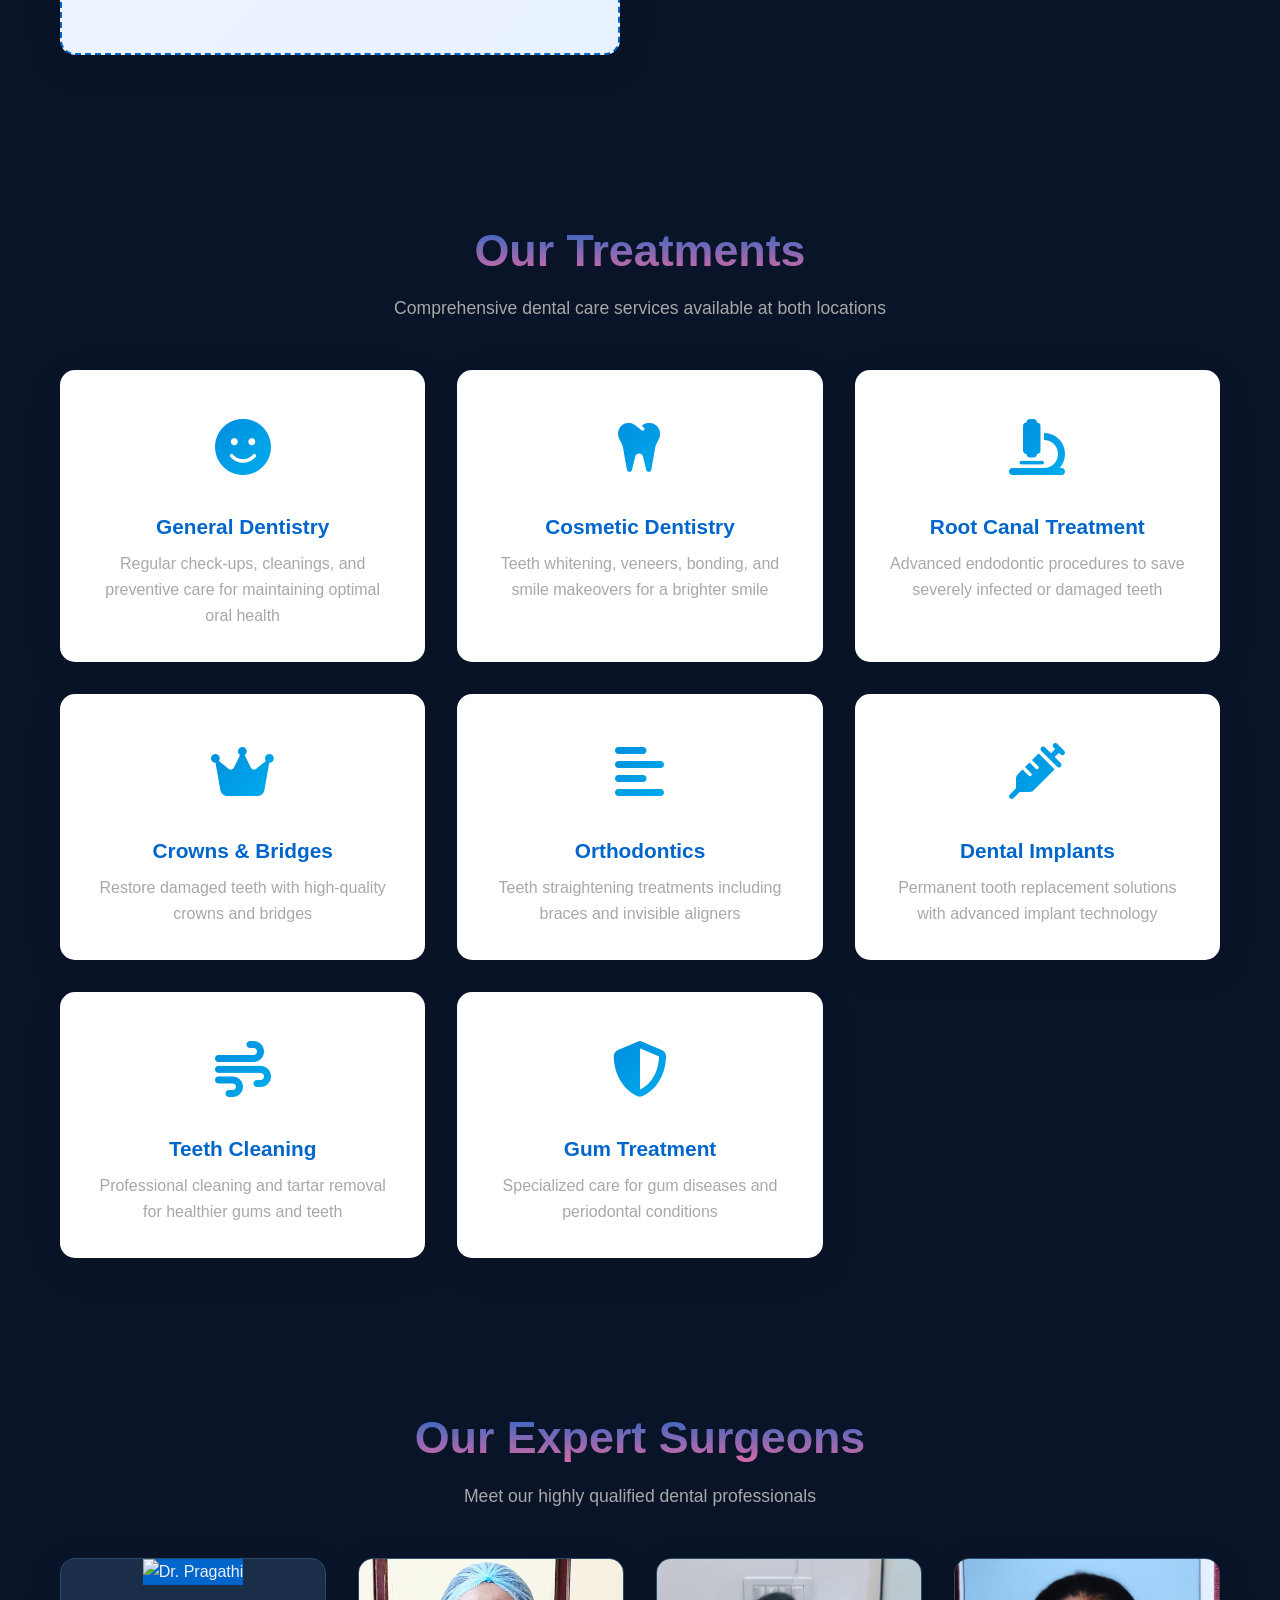
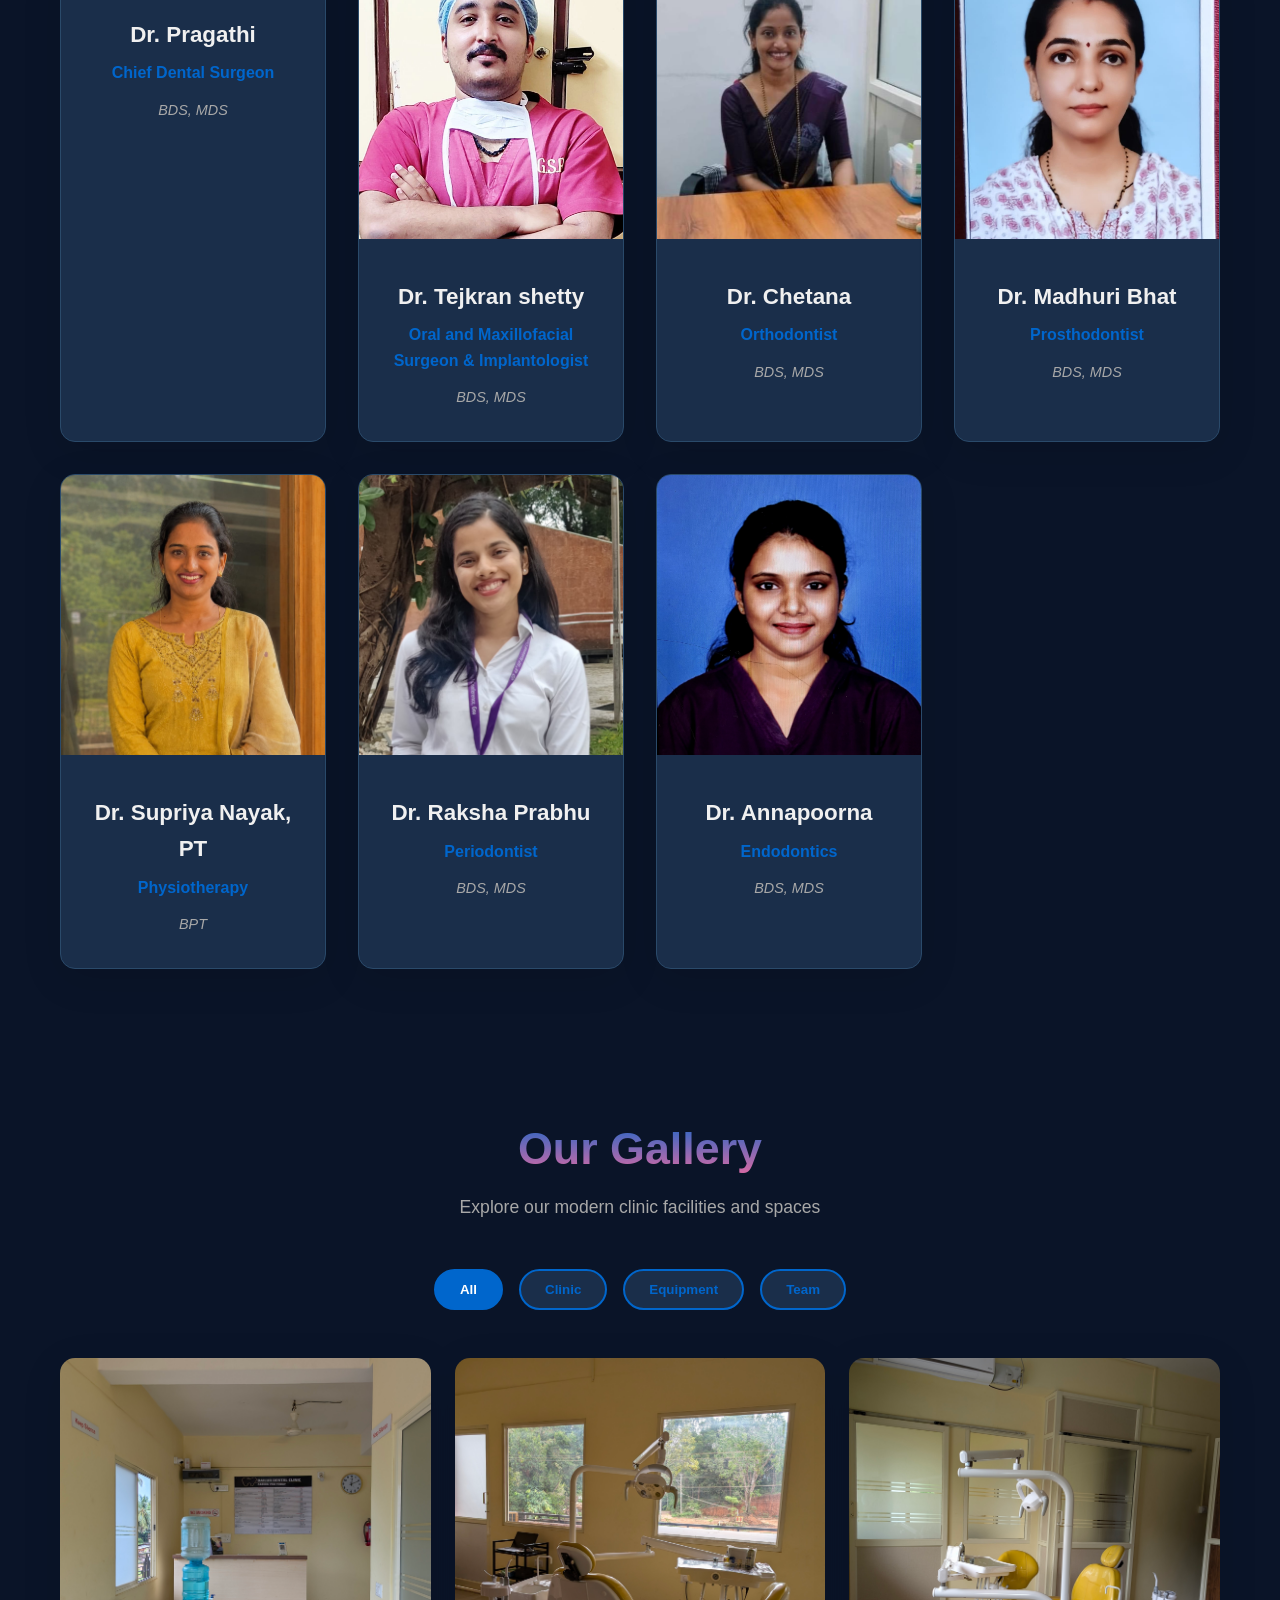
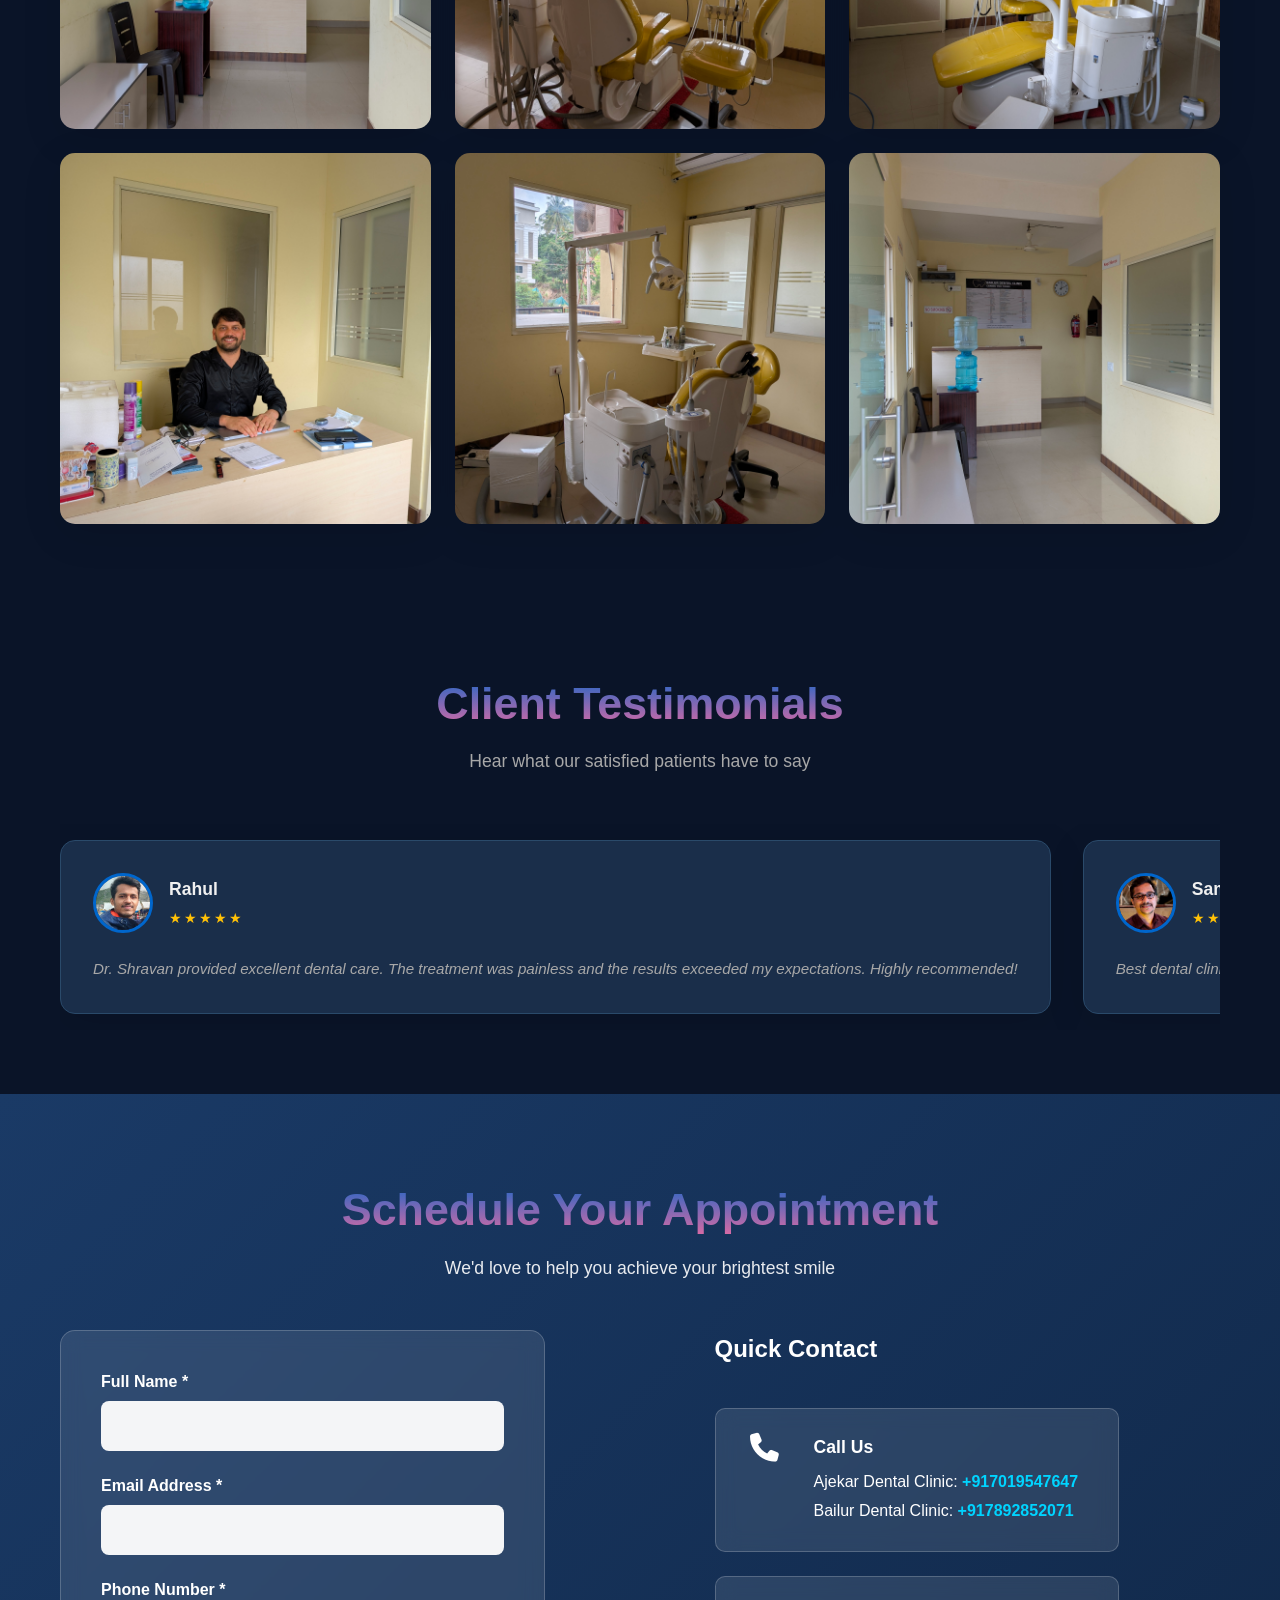
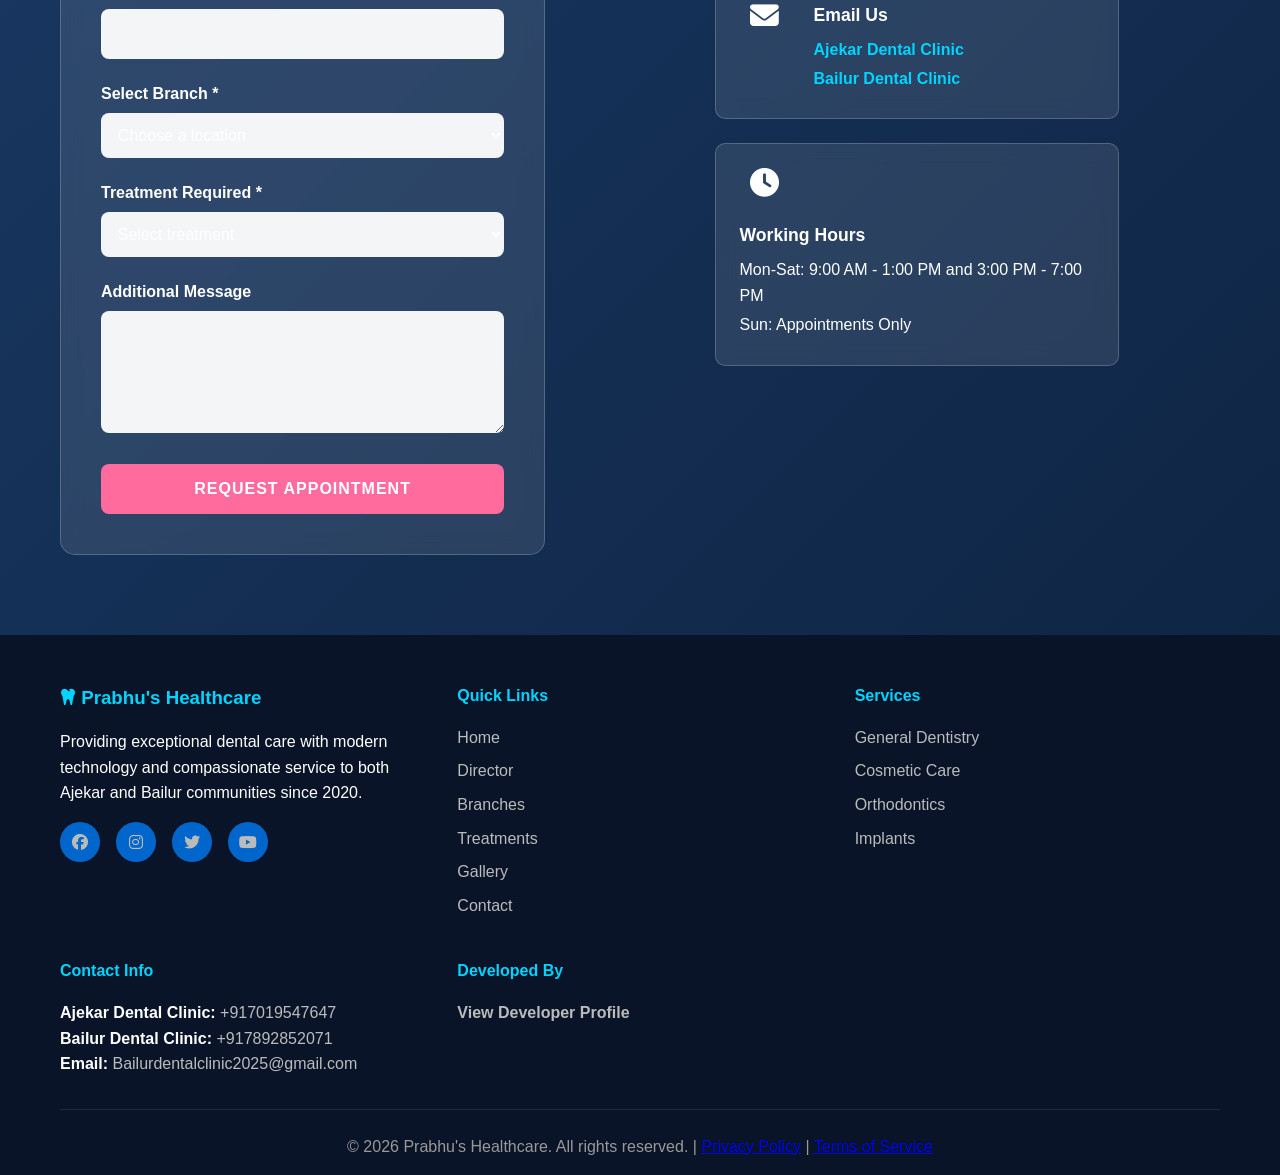
==== commit bf072f9b: "Ui changes and mail format" ====
--- a/index.html
+++ b/index.html
@@ -256,10 +256,21 @@
 
                     <div class="contact-method" id="quickEmails">
                         <i class="fas fa-envelope"></i>
-                        <div>
+                        <div class="emailIds">
                             <h4>Email Us</h4>
-                        </div>
-                    </div>
+                            <p>
+                            <a href="mailto:Ajekardentalclinic2026@gmail.com">
+                                Ajekar Dental Clinic
+                            </a>
+                            </p>
+                            <p>
+                            <a href="mailto:Bailurdentalclinic2025@gmail.com">
+                                Bailur Dental Clinic
+                            </a>
+                            </p>
+                        </div>
+                    </div>
+
 
                     <div class="contact-method" id="quickHours">
                         <i class="fas fa-clock"></i>
--- a/styles.css
+++ b/styles.css
@@ -807,7 +807,8 @@
     border-radius: var(--border-radius);
     backdrop-filter: blur(10px);
     border: 1px solid rgba(255, 255, 255, 0.2);
-    overflow: hidden;
+    width: 80%;
+    box-sizing: border-box;
 }
 
 .form-group {
@@ -819,6 +820,8 @@
     margin-bottom: 0.5rem;
     font-weight: 600;
     color: white;
+    font-size: 1rem;
+    line-height: 1.4;
 }
 
 .form-group input,
@@ -830,10 +833,17 @@
     border-radius: 8px;
     font-family: inherit;
     font-size: 1rem;
+    line-height: 1.5;
     background-color: rgba(255, 255, 255, 0.95);
     color: var(--text-dark);
     transition: var(--transition);
     box-sizing: border-box;
+    min-height: 44px;
+    resize: vertical;
+}
+
+.form-group textarea {
+    min-height: 120px;
 }
 
 .form-group input:focus,
@@ -876,14 +886,26 @@
 }
 
 .contact-method {
-    display: flex;
+    width: 80%;
+    display: flex;
+    flex-wrap: wrap;            /* Allow items to wrap to the next line */
+    align-items: flex-start;    /* Align icon and text nicely */
     gap: 1.5rem;
     background: rgba(255, 255, 255, 0.1);
     padding: 1.5rem;
     border-radius: 10px;
     backdrop-filter: blur(10px);
-    border: 1px solid rgba(255, 255, 255, 0.2);
-}
+    border: 1px solid rgba(255, 255, 255, 0.2);  
+}
+
+.emailIds {
+    flex: 1;                    /* Take remaining space */
+    min-width: 0;               /* Critical: allows text to shrink and wrap */
+    word-break: break-word;     /* Wrap long email addresses */
+    overflow-wrap: break-word;
+    white-space: normal;
+}
+
 
 .contact-method i {
     font-size: 1.8rem;
@@ -900,7 +922,10 @@
     margin: 0.2rem 0;
 }
 
+
 .contact-method a {
+    display: inline-block;
+    max-width: 100%;            /* Prevent overflow */
     color: var(--secondary-color);
     text-decoration: none;
     font-weight: 600;
@@ -1021,6 +1046,31 @@
         grid-template-columns: 1fr;
     }
 
+    .form-group input,
+    .form-group select,
+    .form-group textarea {
+        padding: 0.75rem;
+        font-size: 0.95rem;
+        min-height: 42px;
+        line-height: 1.5;
+    }
+
+    .form-group label {
+        font-size: 1rem;
+        margin-bottom: 0.4rem;
+        line-height: 1.4;
+    }
+
+    .submit-button {
+        padding: 0.9rem;
+        font-size: 0.95rem;
+        min-height: 42px;
+    }
+
+    .form-group {
+        margin-bottom: 1.2rem;
+    }
+
     .director-content {
         grid-template-columns: 1fr;
         gap: 2rem;
@@ -1075,29 +1125,340 @@
     }
 
     .appointment-form {
-        padding: 1.5rem;
+        padding: 1.2rem;
     }
 
     .appointment-container {
-        gap: 1.5rem;
+        gap: 1.2rem;
     }
 
     .quick-contact {
-        padding: 1.5rem;
+        padding: 1.2rem;
         border-radius: 10px;
     }
 
     .form-group {
-        margin-bottom: 1rem;
+        margin-bottom: 0.9rem;
+    }
+
+    .form-group label {
+        font-size: 0.95rem;
+        margin-bottom: 0.35rem;
+        line-height: 1.4;
+    }
+
+    .form-group input,
+    .form-group select,
+    .form-group textarea {
+        padding: 0.65rem;
+        font-size: 0.9rem;
+        border-radius: 7px;
+        min-height: 40px;
+        line-height: 1.5;
     }
 
     .submit-button {
-        padding: 0.8rem;
-        font-size: 0.9rem;
+        padding: 0.75rem;
+        font-size: 0.85rem;
+        min-height: 40px;
     }
 
     section {
         padding: 1.5rem 0;
+    }
+
+    .hero-content {
+        padding: 1.5rem 1rem;
+        border-radius: 15px;
+    }
+}
+
+/* ========== EXTRA SMALL DEVICES (352px and below) ========== */
+@media (max-width: 360px) {
+    body {
+        overflow-x: hidden;
+        width: 100%;
+    }
+
+    .contact {
+        overflow-x: hidden;
+        width: 100%;
+    }
+
+    .hero {
+        height: 60vh;
+        padding: 1rem 0;
+    }
+
+    .hero-content {
+        padding: 1rem 0.8rem;
+        border-radius: 12px;
+        max-width: calc(100% - 1.6rem);
+    }
+
+    .hero-title {
+        font-size: 1.6rem;
+        margin-bottom: 0.8rem;
+    }
+
+    .hero-subtitle {
+        font-size: 0.9rem;
+        margin-bottom: 1.2rem;
+    }
+
+    .cta-button {
+        padding: 0.8rem 1.5rem;
+        font-size: 0.95rem;
+    }
+
+    .container {
+        padding: 0 8px;
+        display: flex;
+        justify-content: center;
+        width: 100%;
+        max-width: 100%;
+        box-sizing: border-box;
+    }
+
+    .navbar .container {
+        padding: 0.8rem 10px;
+    }
+
+    .nav-brand {
+        font-size: 1.4rem;
+        gap: 5px;
+    }
+
+    .nav-brand i {
+        font-size: 1.6rem;
+    }
+
+    .section-title {
+        font-size: 1.2rem;
+        margin-bottom: 0.3rem;
+    }
+
+    .section-subtitle {
+        font-size: 0.9rem;
+        margin-bottom: 1.5rem;
+    }
+
+    .appointment-container {
+        gap: 1rem;
+        width: 100%;
+        max-width: 100%;
+        box-sizing: border-box;
+        grid-template-columns: 1fr;
+        display: flex;
+        flex-direction: column;
+    }
+
+    .appointment-form {
+        padding: 0.8rem;
+        border-radius: 12px;
+        width: 100%;
+        max-width: 100%;
+        box-sizing: border-box;
+        overflow-x: hidden;
+        margin: 0 auto;
+    }
+
+    .form-group {
+        margin-bottom: 0.8rem;
+    }
+
+    .form-group label {
+        font-size: 0.9rem;
+        margin-bottom: 0.3rem;
+        line-height: 1.4;
+    }
+
+    .form-group input,
+    .form-group select,
+    .form-group textarea {
+        padding: 0.6rem;
+        font-size: 0.95rem;
+        border-radius: 6px;
+        width: 100%;
+        max-width: 100%;
+        box-sizing: border-box;
+        min-height: 40px;
+        line-height: 1.5;
+    }
+
+    .form-group textarea {
+        min-height: 100px;
+    }
+
+    .submit-button {
+        padding: 0.7rem;
+        font-size: 0.85rem;
+        border-radius: 6px;
+        width: 100%;
+        max-width: 100%;
+        box-sizing: border-box;
+    }
+
+    .quick-contact {
+        gap: 1rem;
+        padding: 1rem;
+        width: 100%;
+        max-width: 100%;
+        box-sizing: border-box;
+        margin: 0 auto;
+    }
+
+    .quick-contact h3 {
+        font-size: 1.2rem;
+        margin-bottom: 0.5rem;
+    }
+
+    .contact-method {
+        gap: 1rem;
+        padding: 1rem;
+        width: 100%;
+        max-width: 100%;
+        box-sizing: border-box;
+        overflow-x: hidden;
+        margin: 0 auto;
+    }
+
+    .contact-method i {
+        font-size: 1.5rem;
+        min-width: 40px;
+    }
+
+    .contact-method h4 {
+        font-size: 1rem;
+    }
+
+    .contact-method p {
+        font-size: 0.9rem;
+    }
+
+    .director-content {
+        gap: 1.5rem;
+    }
+
+    .director-image img {
+        max-width: 200px;
+    }
+
+    .director-name {
+        font-size: 1.5rem;
+        margin-bottom: 0.3rem;
+    }
+
+    .director-designation {
+        font-size: 1rem;
+    }
+
+    .director-experience {
+        font-size: 0.9rem;
+    }
+
+    .director-quote {
+        font-size: 0.9rem;
+        padding-left: 1rem;
+    }
+
+    .branch-card {
+        border-radius: 12px;
+    }
+
+    .treatment-card {
+        padding: 1.5rem 1rem;
+        border-radius: 12px;
+    }
+
+    .treatment-icon {
+        font-size: 2.5rem;
+        margin-bottom: 0.8rem;
+    }
+
+    .treatment-card h3 {
+        font-size: 1.1rem;
+        margin-bottom: 0.8rem;
+    }
+
+    .treatment-card p {
+        font-size: 0.85rem;
+    }
+
+    .surgeons-grid {
+        gap: 1.5rem;
+        grid-template-columns: 1fr;
+    }
+
+    .surgeon-card {
+        border-radius: 12px;
+    }
+
+    .surgeon-image {
+        height: 220px;
+    }
+
+    .surgeon-info {
+        padding: 1.2rem;
+    }
+
+    .surgeon-name {
+        font-size: 1.2rem;
+    }
+
+    .surgeon-specialization {
+        font-size: 0.9rem;
+    }
+
+    .surgeon-qualification {
+        font-size: 0.8rem;
+    }
+
+    .testimonials-scroll {
+        gap: 1rem;
+        padding: 0.8rem 0;
+    }
+
+    .testimonial-card {
+        min-width: 280px;
+        padding: 1.2rem;
+        border-radius: 12px;
+    }
+
+    .testimonial-header {
+        gap: 0.8rem;
+        margin-bottom: 1rem;
+    }
+
+    .testimonial-avatar {
+        width: 50px;
+        height: 50px;
+    }
+
+    .testimonial-name {
+        font-size: 0.95rem;
+    }
+
+    .testimonial-stars {
+        font-size: 0.8rem;
+    }
+
+    .testimonial-text {
+        font-size: 0.85rem;
+    }
+
+    section {
+        padding: 1.2rem 0;
+    }
+
+    .gallery-grid {
+        grid-template-columns: 1fr;
+        gap: 1rem;
+    }
+
+    .gallery-item {
+        aspect-ratio: auto;
+        height: 200px;
     }
 }
 
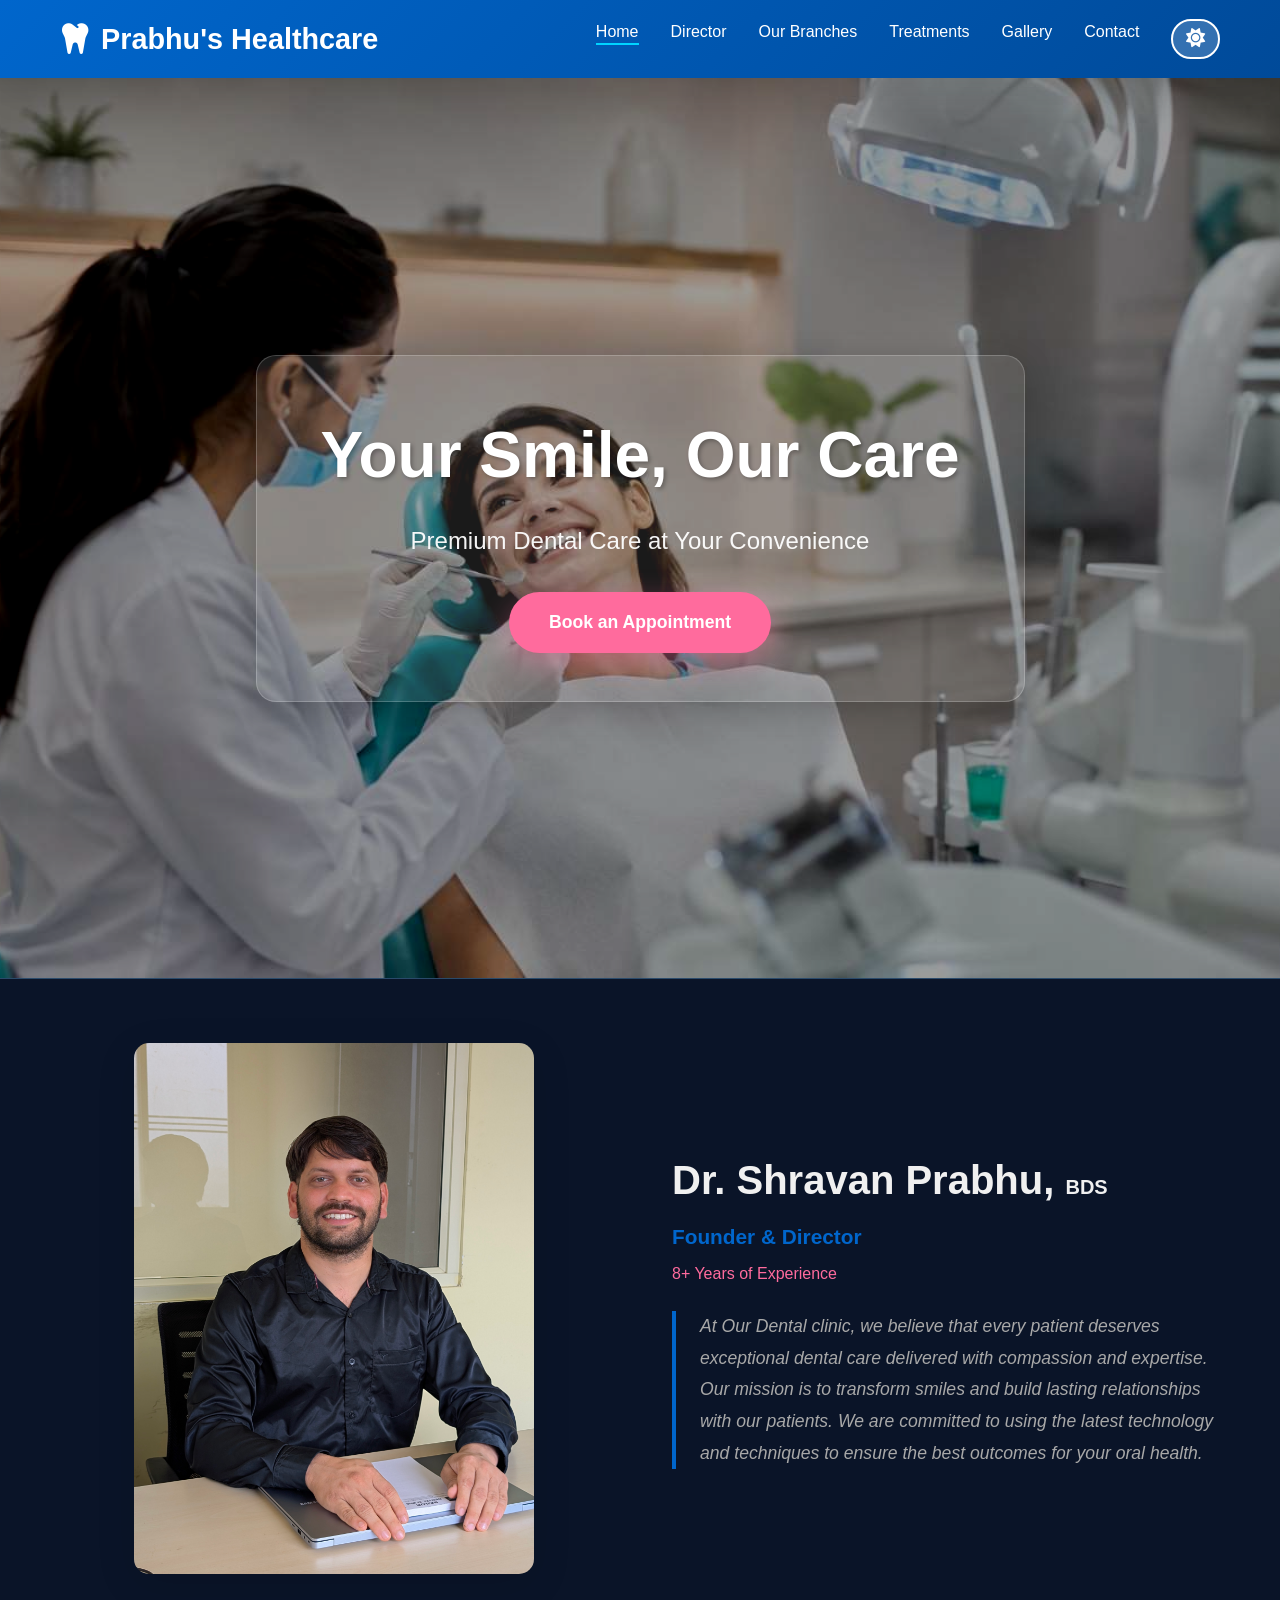
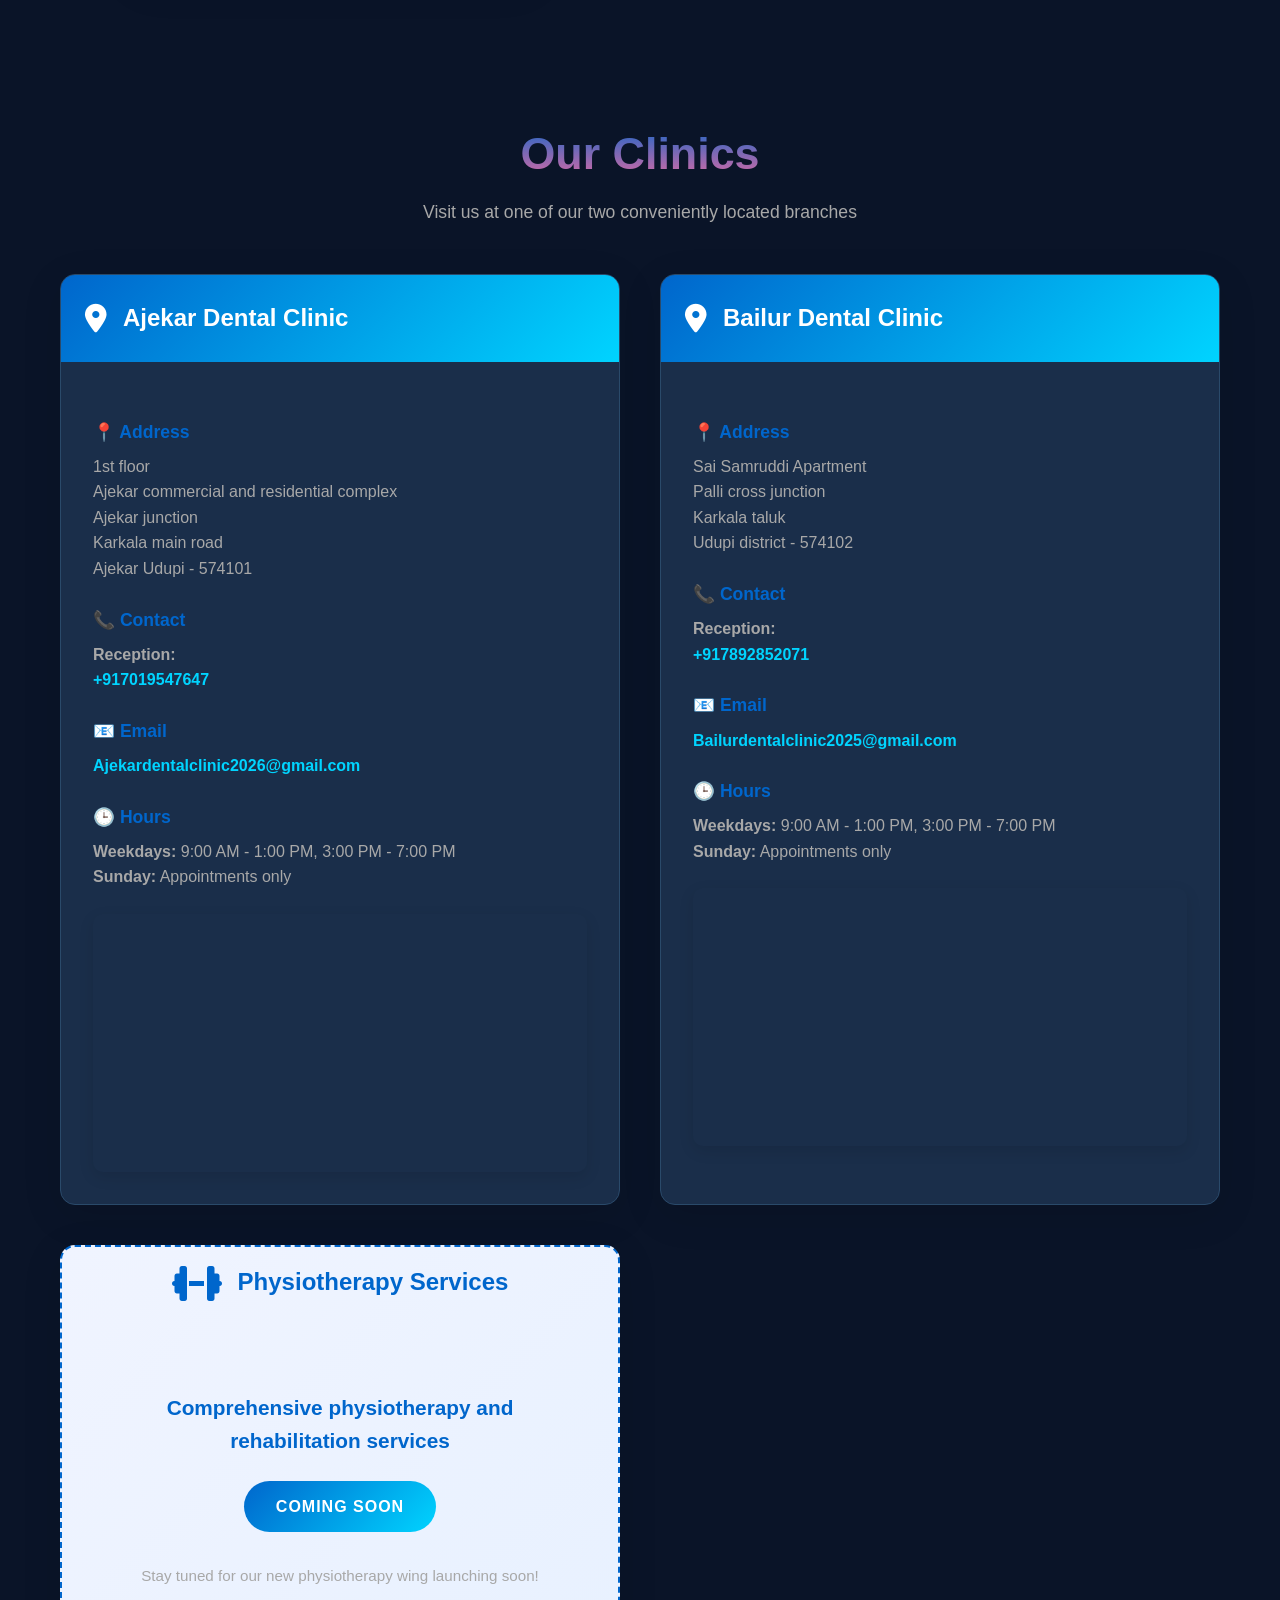
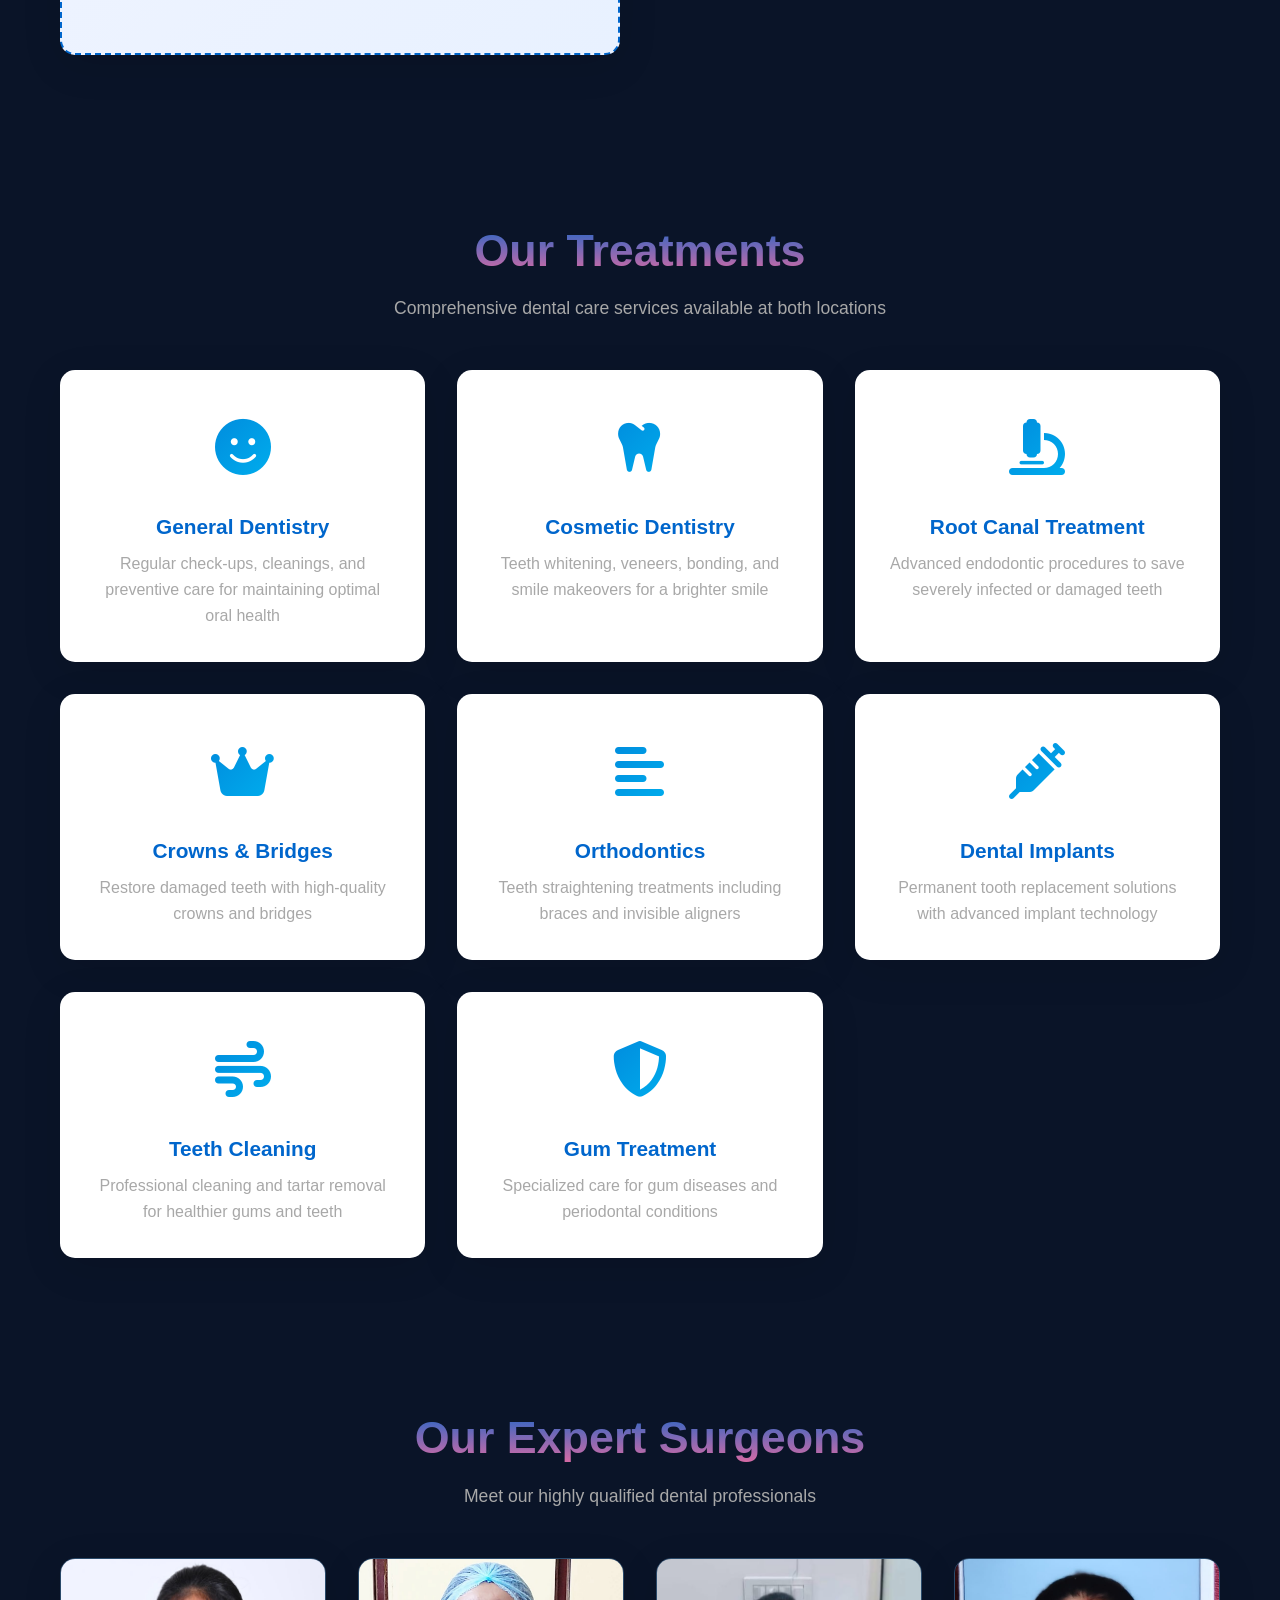
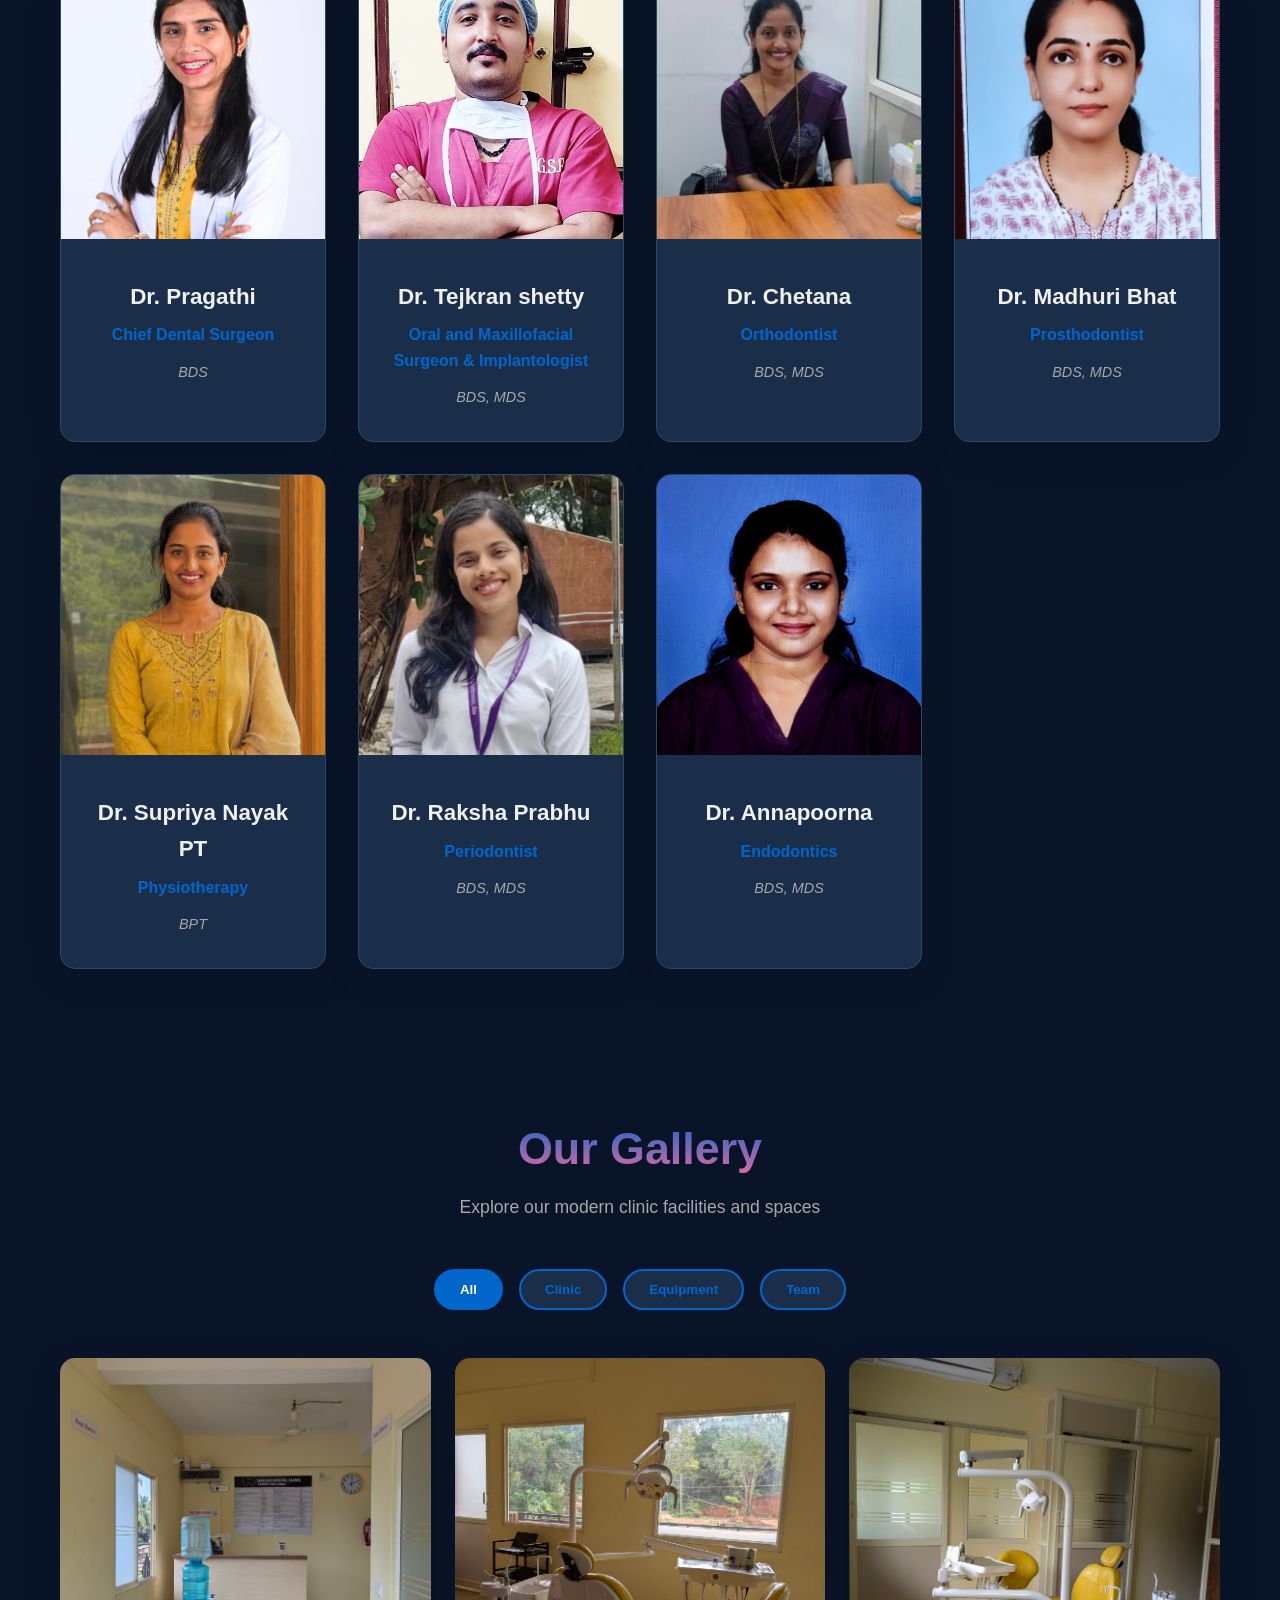
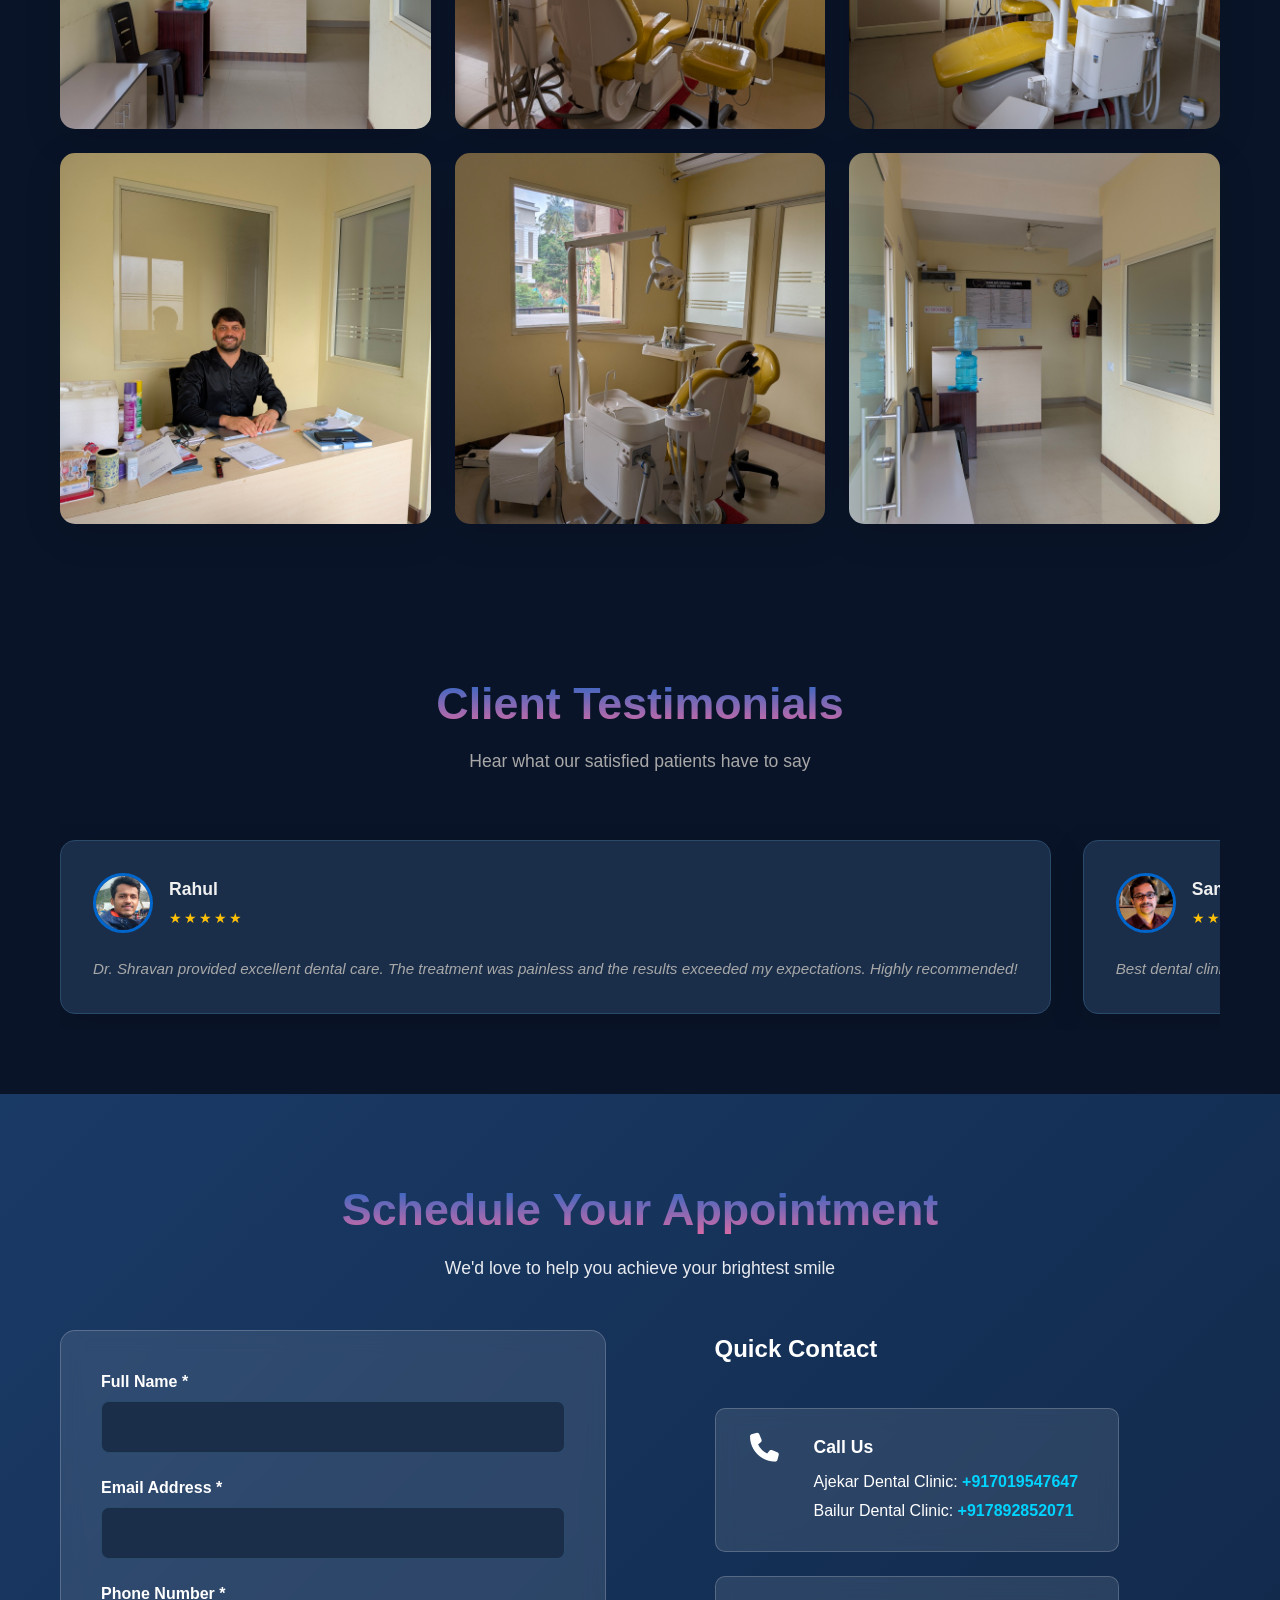
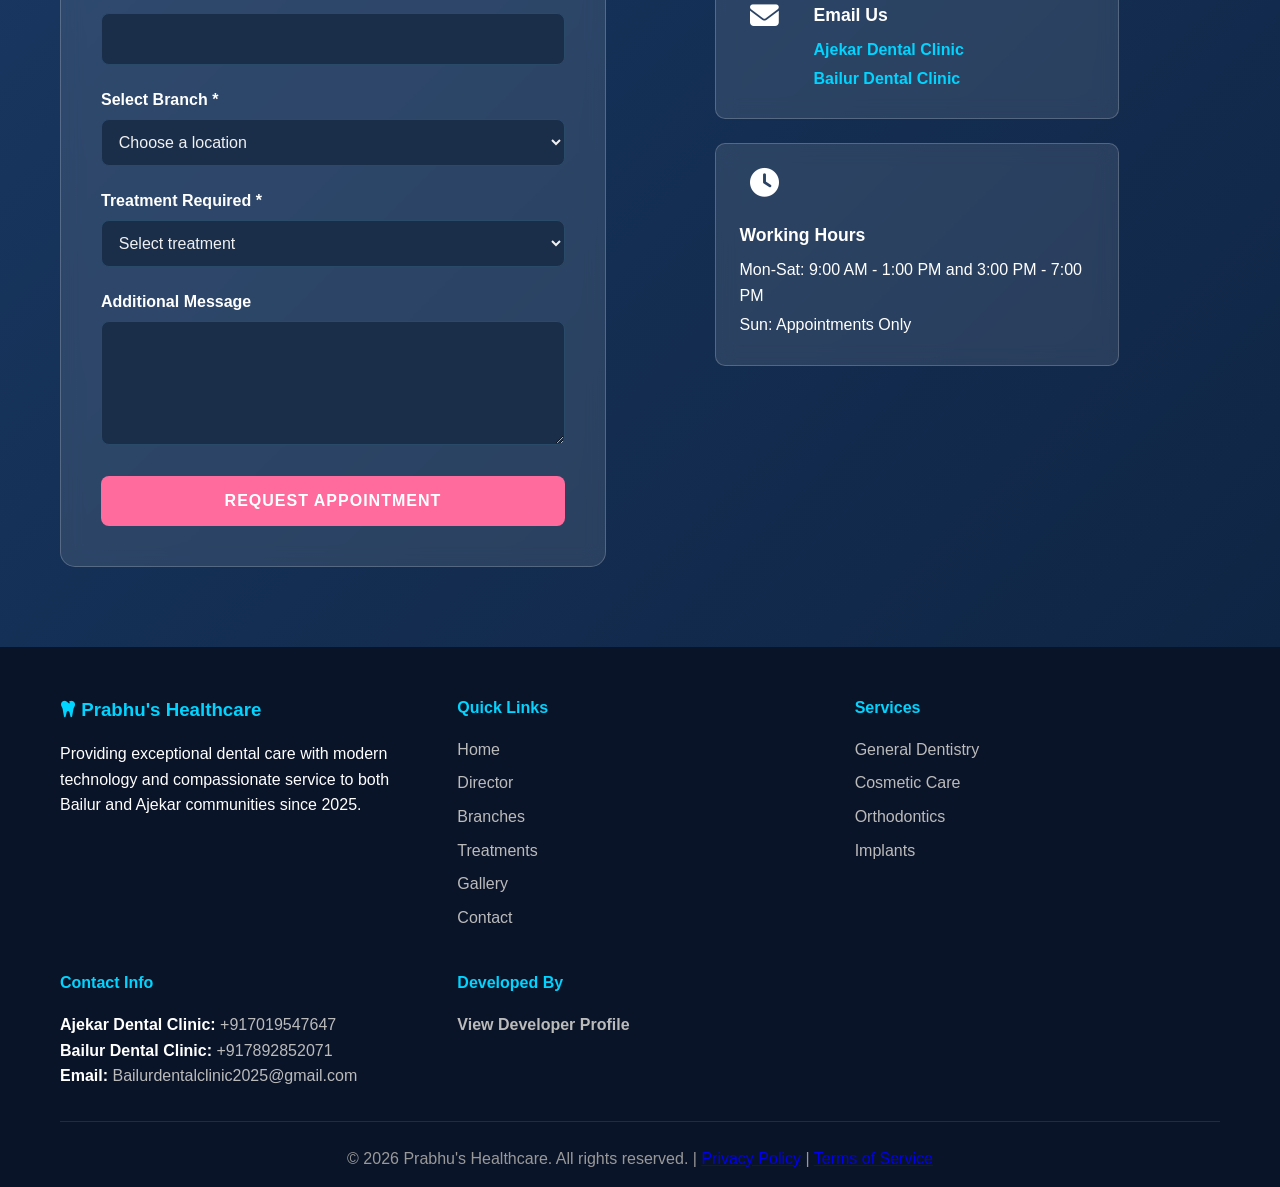
==== commit 290a45a4: "updated small fields" ====
--- a/index.html
+++ b/index.html
@@ -290,12 +290,12 @@
                 <div class="footer-section">
                     <h3 id="footerBrand"><i class="fas fa-tooth"></i></h3>
                     <p id="footerAbout"></p>
-                    <div class="social-links" id="socialLinks">
+                    <!-- <div class="social-links" id="socialLinks">
                         <a href="#" class="social-link" id="socialFacebook"><i class="fab fa-facebook"></i></a>
                         <a href="#" class="social-link" id="socialInstagram"><i class="fab fa-instagram"></i></a>
                         <a href="#" class="social-link" id="socialTwitter"><i class="fab fa-twitter"></i></a>
                         <a href="#" class="social-link" id="socialYoutube"><i class="fab fa-youtube"></i></a>
-                    </div>
+                    </div> -->
                 </div>
 
                 <div class="footer-section" id="footerQuickLinks">
--- a/styles.css
+++ b/styles.css
@@ -807,7 +807,7 @@
     border-radius: var(--border-radius);
     backdrop-filter: blur(10px);
     border: 1px solid rgba(255, 255, 255, 0.2);
-    width: 80%;
+    width: 90%;
     box-sizing: border-box;
 }
 
@@ -819,9 +819,11 @@
     display: block;
     margin-bottom: 0.5rem;
     font-weight: 600;
-    color: white;
     font-size: 1rem;
     line-height: 1.4;
+    /* Automatically switches between light text and dark text */
+    color: white; 
+    transition: var(--transition);
 }
 
 .form-group input,
@@ -829,29 +831,42 @@
 .form-group textarea {
     width: 100%;
     padding: 0.8rem;
-    border: none;
-    border-radius: 8px;
     font-family: inherit;
     font-size: 1rem;
     line-height: 1.5;
-    background-color: rgba(255, 255, 255, 0.95);
-    color: var(--text-dark);
-    transition: var(--transition);
     box-sizing: border-box;
     min-height: 44px;
     resize: vertical;
+    border-radius: 8px;
+
+    /* Dynamic Theme Mapping */
+    /* Uses card-bg or bg-color so inputs contrast against your pages */
+    background-color: var(--card-bg); 
+    color: var(--text-color);
+    border: 1px solid var(--border-color);
+    transition: var(--transition);
 }
 
 .form-group textarea {
     min-height: 120px;
 }
 
+/* Focus States */
 .form-group input:focus,
 .form-group select:focus,
 .form-group textarea:focus {
     outline: none;
-    background-color: white;
-    box-shadow: 0 0 0 3px rgba(255, 107, 157, 0.3);
+    /* Replaced hardcoded color with your --accent-color variable */
+    box-shadow: 0 0 0 3px rgba(255, 107, 157, 0.3); 
+    border-color: var(--accent-color);
+}
+
+/* Placeholder styling for all form fields */
+.form-group input::placeholder,
+.form-group select::placeholder,
+.form-group textarea::placeholder {
+    color: var(--text-muted);
+    opacity: 0.8; /* Ensures cross-browser consistency */
 }
 
 .submit-button {
